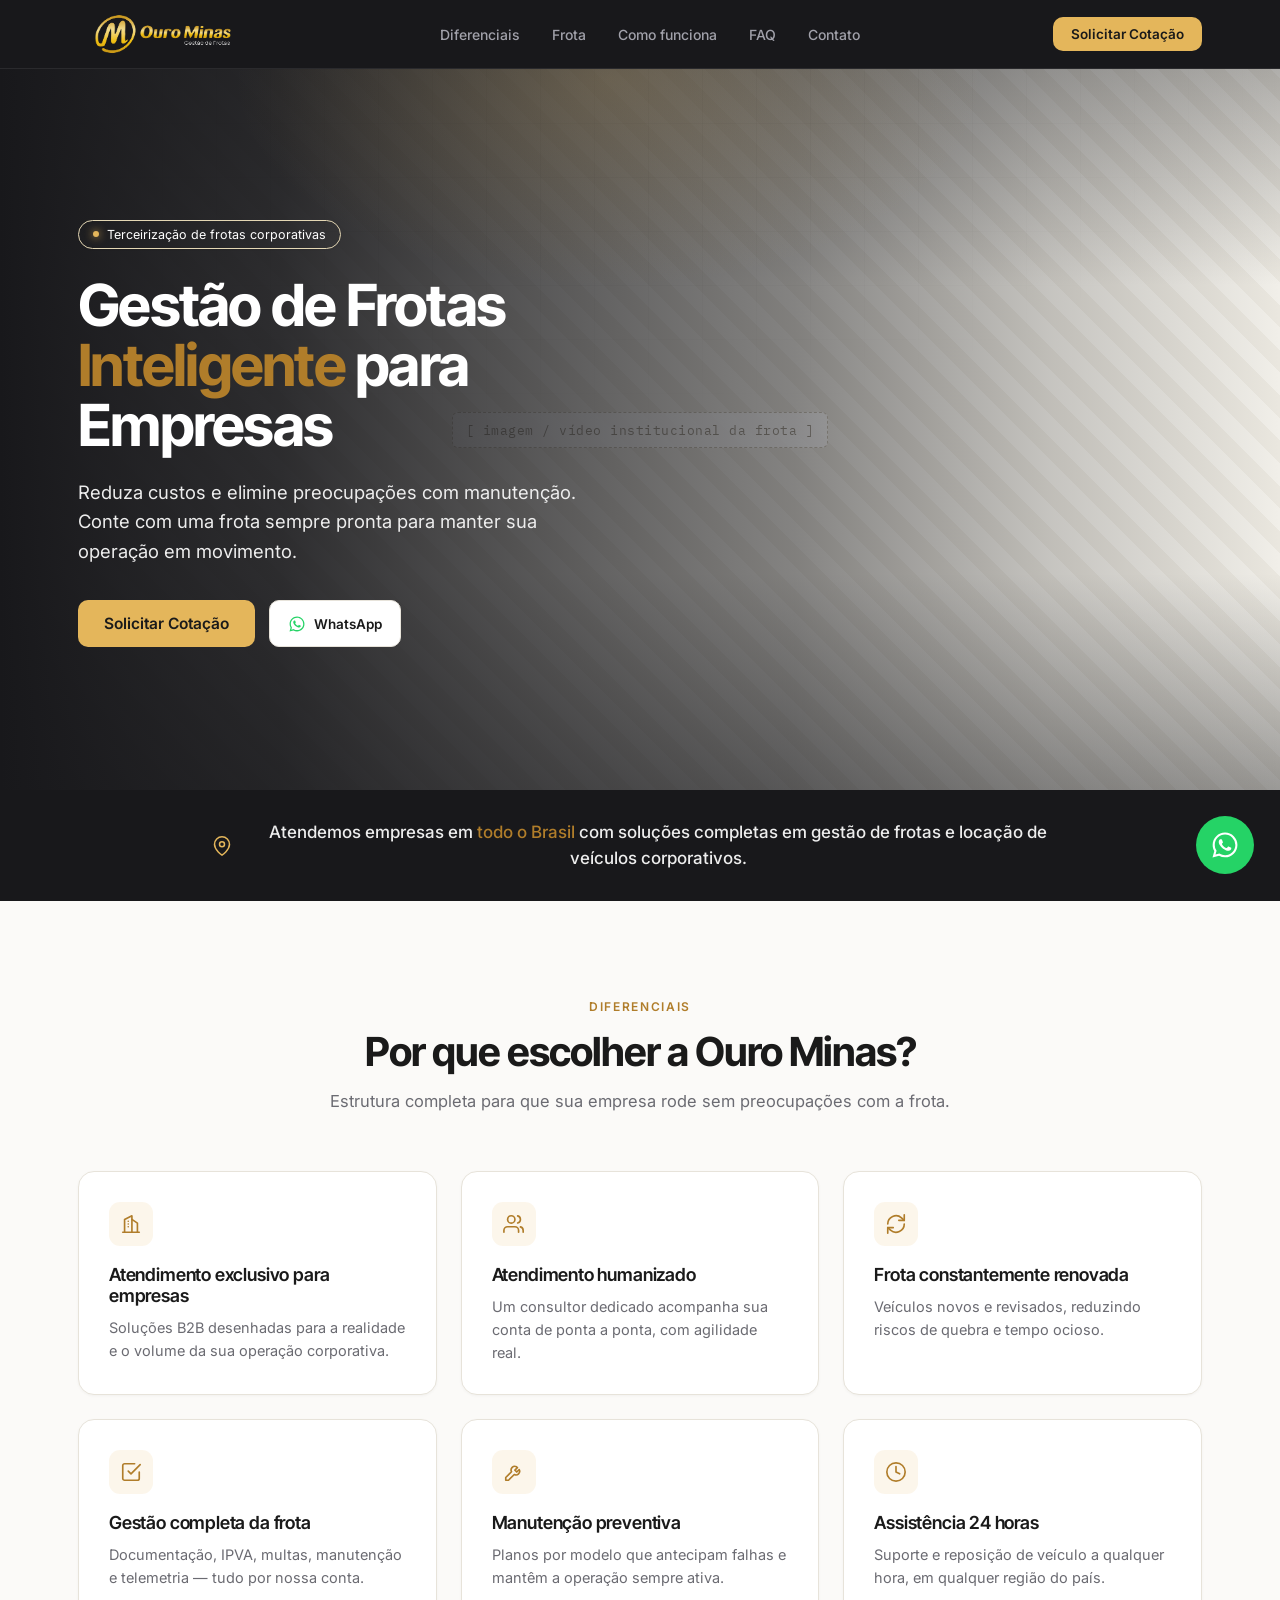
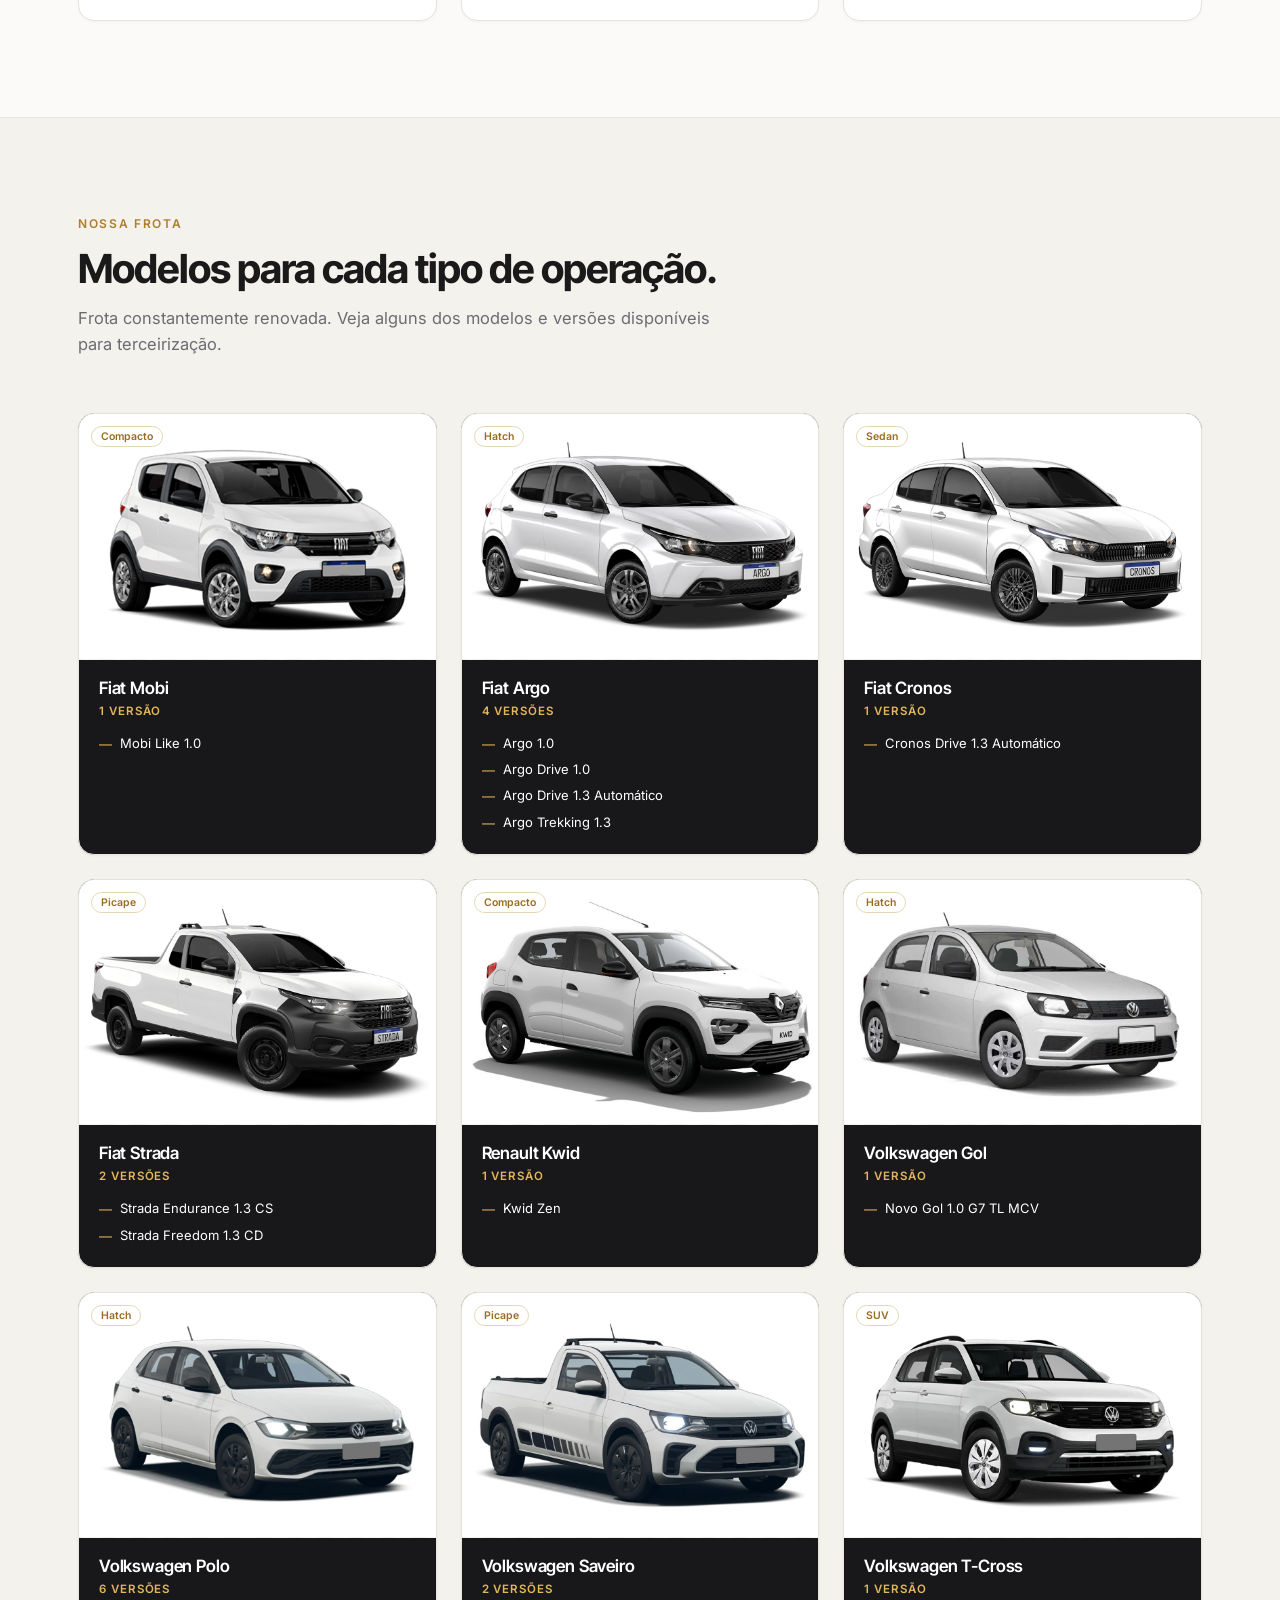
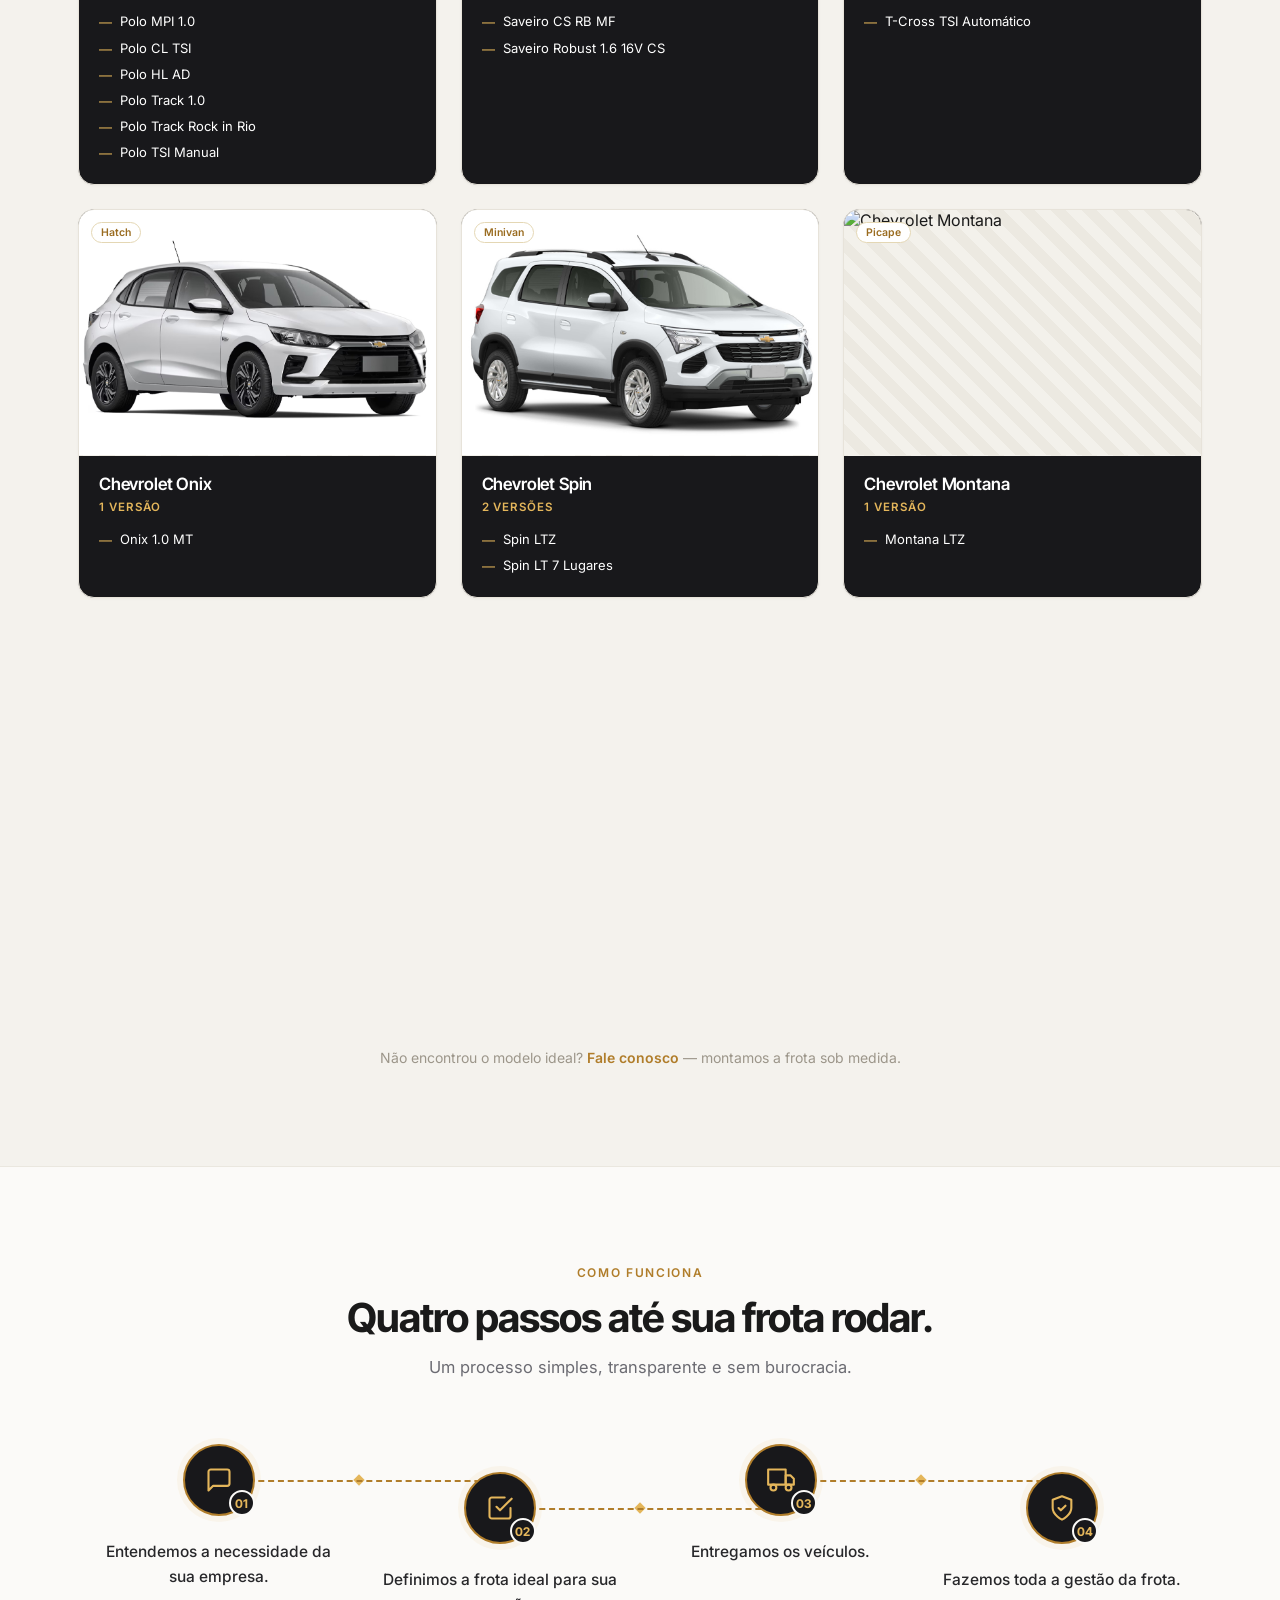
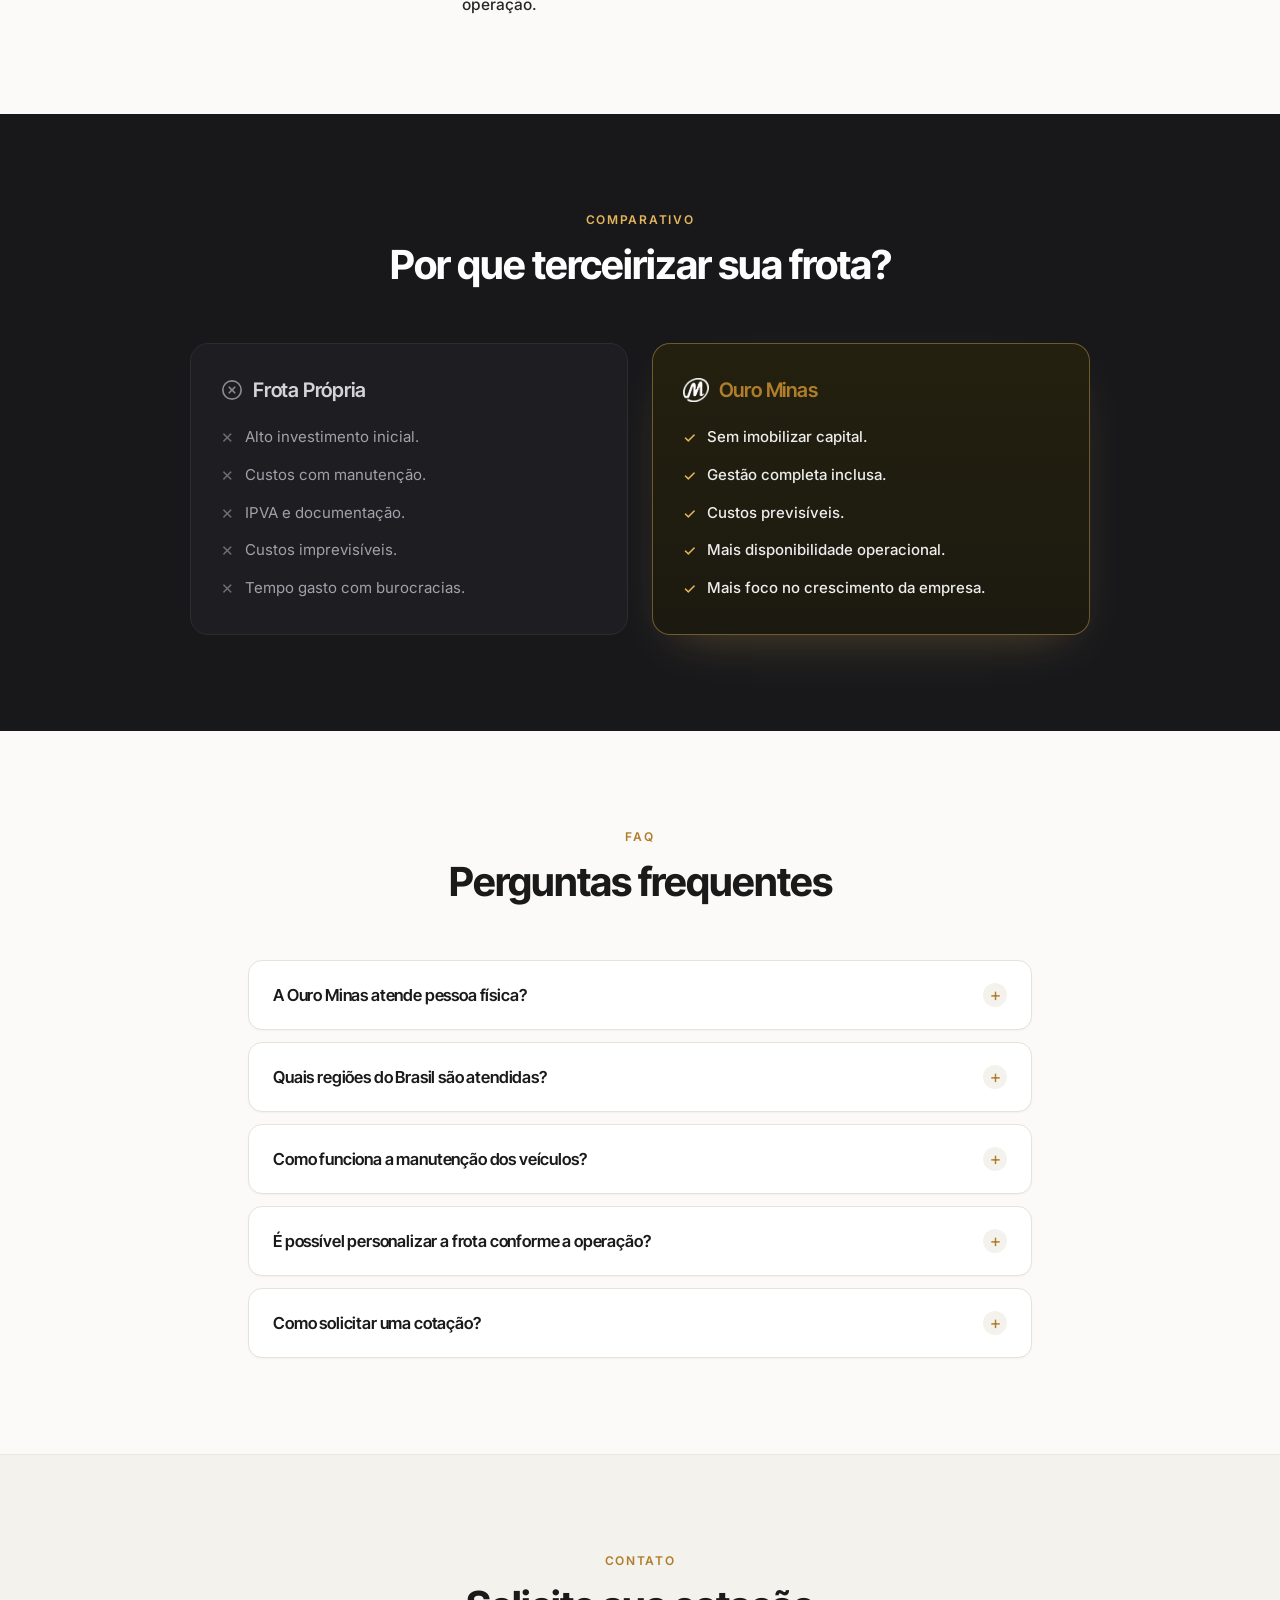
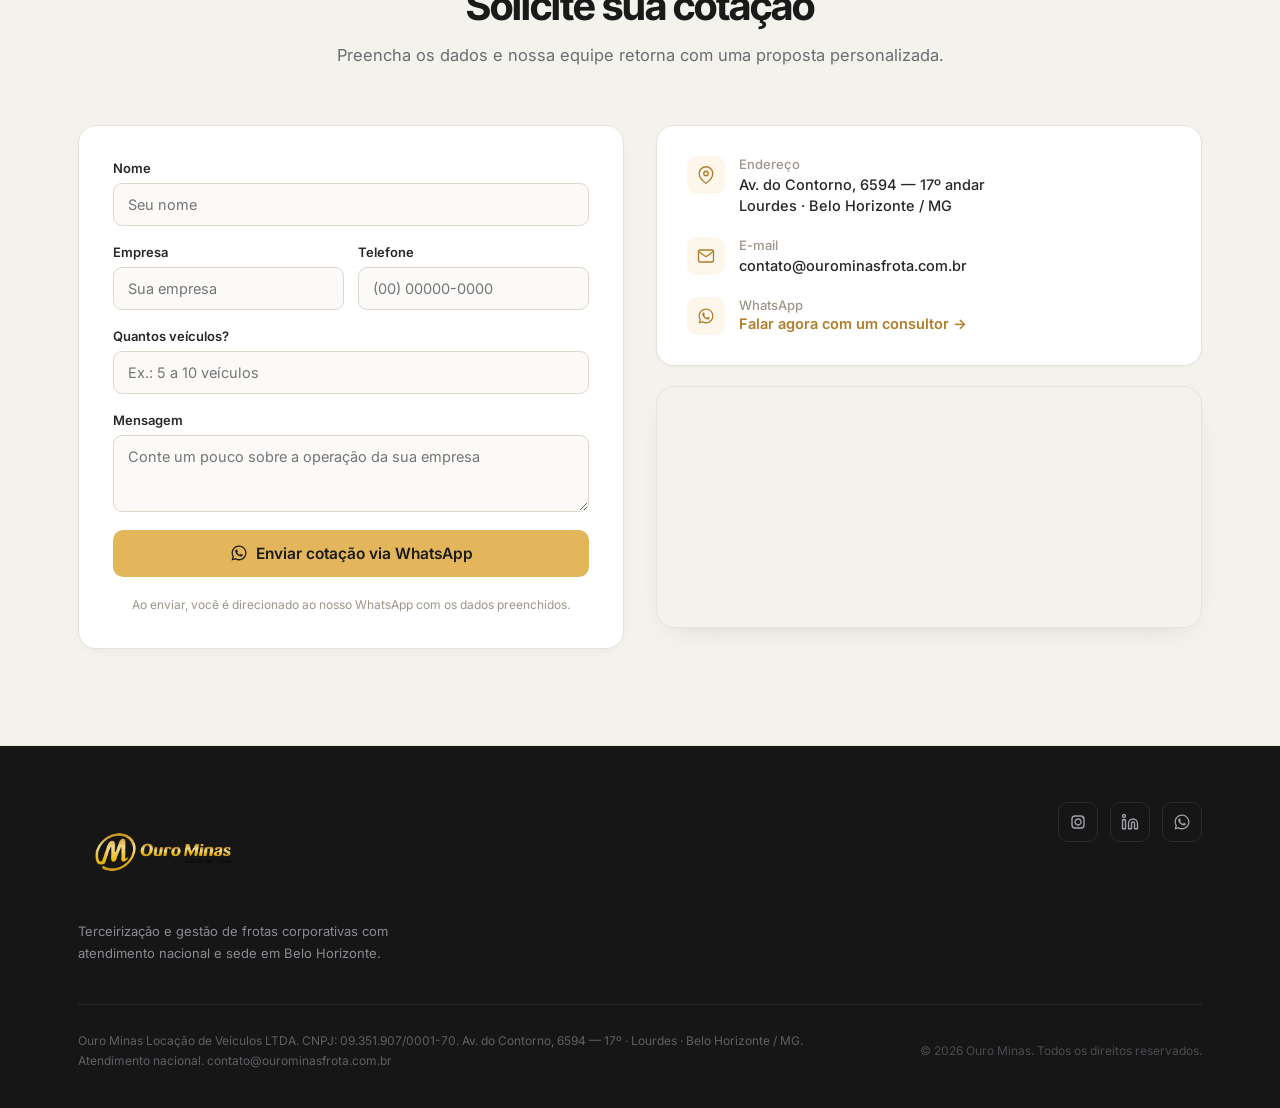
==== index.html @ 1a6c308f "Add files via upload" ====
<!DOCTYPE html>
<html lang="pt-BR">

<head>
  <meta charset="UTF-8">
  <meta name="viewport" content="width=device-width, initial-scale=1.0">
  <meta name="description"
    content="Terceirização e gestão de frotas corporativas. Reduza custos e mantenha sua operação sempre ativa.">
  <title>Ouro Minas — Gestão de Frotas Corporativas</title>
  <link rel="preconnect" href="https://fonts.googleapis.com">
  <link rel="preconnect" href="https://fonts.gstatic.com" crossorigin>
  <link
    href="https://fonts.googleapis.com/css2?family=Inter+Tight:wght@400;500;600;700&family=Inter:wght@400;500;600&family=IBM+Plex+Mono:wght@400;500&display=swap"
    rel="stylesheet">
  <link rel="stylesheet" href="style.css">
</head>

<body>

  <!-- NAV -->
  <header class="nav-header" id="top">
    <nav class="nav-inner">
      <a href="#hero" class="nav-logo">
        <img src="assets/logo-ouro-minas.png" alt="Ouro Minas">
      </a>
      <button class="nav-toggle" id="navToggle" aria-label="Abrir menu">
        <span></span><span></span><span></span>
      </button>
      <div class="nav-links" id="navLinks">
        <a href="#diferenciais">Diferenciais</a>
        <a href="#frota">Frota</a>
        <a href="#como-funciona">Como funciona</a>
        <a href="#faq">FAQ</a>
        <a href="#contato">Contato</a>
      </div>
      <a href="https://wa.me/5531000000000?text=Ol%C3%A1%21+Vim+do+site+e+gostaria+de+solicitar+uma+cota%C3%A7%C3%A3o+de+frota+corporativa+para+minha+empresa."
        target="_blank" rel="noopener" class="btn btn-gold nav-cta">Solicitar Cotação</a>
    </nav>
  </header>

  <div id="hero">
    <div class="hero-with-strip">
      <!-- HERO -->
      <section class="hero">
        <div class="hero-img-box">
          <img src="assets/Hero Horizontal.JPG" alt="Frota Ouro Minas" class="hero-img"
            onerror="this.style.display='none';this.nextElementSibling.style.display='flex'">
          <div class="hero-placeholder"><span>[ imagem / vídeo institucional da frota ]</span></div>
        </div>
        <div class="hero-grid-bg"></div>
        <div class="hero-scrim"></div>
        <div class="hero-glow"></div>
        <div class="hero-inner">
          <div class="hero-content">
            <div class="badge">
              <span class="badge-dot"></span>
              Terceirização de frotas corporativas
            </div>
            <h1>Gestão de Frotas <span class="text-gold">Inteligente</span> para Empresas</h1>
            <p class="hero-sub">Reduza custos e elimine preocupações com manutenção. Conte com uma frota sempre pronta
              para manter sua operação em movimento.</p>
            <div class="hero-actions">
              <a href="#contato" class="btn btn-gold btn-lg">Solicitar Cotação</a>
              <a href="https://wa.me/5531000000000?text=Ol%C3%A1%21+Vim+do+site+e+gostaria+de+solicitar+uma+cota%C3%A7%C3%A3o."
                target="_blank" rel="noopener" class="btn btn-outline btn-lg">
                <svg viewBox="0 0 24 24" fill="currentColor" class="icon-wa">
                  <path
                    d="M19.05 4.91A9.82 9.82 0 0 0 12.04 2C6.58 2 2.13 6.45 2.13 11.91c0 1.75.46 3.45 1.32 4.95L2 22l5.25-1.38a9.9 9.9 0 0 0 4.78 1.22h.01c5.46 0 9.91-4.45 9.91-9.91 0-2.65-1.03-5.14-2.9-7.02zM12.04 20.15h-.01a8.2 8.2 0 0 1-4.18-1.15l-.3-.18-3.12.82.83-3.04-.2-.31a8.18 8.18 0 0 1-1.26-4.38c0-4.54 3.7-8.23 8.24-8.23 2.2 0 4.27.86 5.82 2.42a8.18 8.18 0 0 1 2.41 5.82c0 4.54-3.69 8.23-8.23 8.23zm4.52-6.16c-.25-.12-1.47-.72-1.69-.81-.23-.08-.39-.12-.56.13-.16.25-.64.81-.79.97-.14.17-.29.19-.54.06-.25-.12-1.05-.39-1.99-1.23-.74-.66-1.23-1.47-1.38-1.72-.14-.25-.02-.38.11-.51.11-.11.25-.29.37-.43.13-.14.17-.25.25-.41.08-.17.04-.31-.02-.43-.06-.12-.56-1.34-.76-1.84-.2-.48-.41-.42-.56-.43-.14-.01-.31-.01-.48-.01-.17 0-.43.06-.66.31-.23.25-.86.85-.86 2.07 0 1.22.89 2.4 1.01 2.56.12.17 1.75 2.67 4.23 3.74.59.26 1.05.41 1.41.52.59.19 1.13.16 1.56.1.48-.07 1.47-.6 1.67-1.18.21-.58.21-1.07.14-1.18-.06-.1-.22-.16-.47-.28z" />
                </svg>
                WhatsApp
              </a>
            </div>
          </div>
        </div>
      </section>

      <!-- FAIXA INSTITUCIONAL -->
      <section class="strip-dark">
        <div class="strip-inner">
          <svg viewBox="0 0 24 24" fill="none" stroke="currentColor" stroke-width="1.8" stroke-linecap="round"
            stroke-linejoin="round" class="strip-icon">
            <path d="M21 10c0 7-9 13-9 13s-9-6-9-13a9 9 0 0 1 18 0z" />
            <path d="M12 13a3 3 0 1 0 0-6 3 3 0 0 0 0 6z" />
          </svg>
          <p>Atendemos empresas em <span class="text-gold">todo o Brasil</span> com soluções completas em gestão de
            frotas
            e locação de veículos corporativos.</p>
        </div>
      </section>
    </div><!-- /.hero-with-strip -->
  </div>

  <!-- DIFERENCIAIS -->
  <section id="diferenciais" class="section-container">
    <div class="section-header center reveal">
      <p class="eyebrow">Diferenciais</p>
      <h2>Por que escolher a Ouro Minas?</h2>
      <p class="section-sub">Estrutura completa para que sua empresa rode sem preocupações com a frota.</p>
    </div>
    <div class="grid-3 diferenciais-grid">

      <div class="card card-hover reveal">
        <div class="card-icon">
          <svg viewBox="0 0 24 24" fill="none" stroke="currentColor" stroke-width="1.8" stroke-linecap="round"
            stroke-linejoin="round">
            <path d="M3 21h18" />
            <path d="M5 21V7l8-4v18" />
            <path d="M19 21V11l-6-4" />
            <path d="M9 9v.01" />
            <path d="M9 12v.01" />
            <path d="M9 15v.01" />
          </svg>
        </div>
        <h3>Atendimento exclusivo para empresas</h3>
        <p>Soluções B2B desenhadas para a realidade e o volume da sua operação corporativa.</p>
      </div>

      <div class="card card-hover reveal">
        <div class="card-icon">
          <svg viewBox="0 0 24 24" fill="none" stroke="currentColor" stroke-width="1.8" stroke-linecap="round"
            stroke-linejoin="round">
            <path d="M17 21v-2a4 4 0 0 0-4-4H5a4 4 0 0 0-4 4v2" />
            <path d="M9 11a4 4 0 1 0 0-8 4 4 0 0 0 0 8z" />
            <path d="M22 21v-2a4 4 0 0 0-3-3.87" />
            <path d="M16 3.13a4 4 0 0 1 0 7.75" />
          </svg>
        </div>
        <h3>Atendimento humanizado</h3>
        <p>Um consultor dedicado acompanha sua conta de ponta a ponta, com agilidade real.</p>
      </div>

      <div class="card card-hover reveal">
        <div class="card-icon">
          <svg viewBox="0 0 24 24" fill="none" stroke="currentColor" stroke-width="1.8" stroke-linecap="round"
            stroke-linejoin="round">
            <path d="M21 2v6h-6" />
            <path d="M3 12a9 9 0 0 1 15-6.7L21 8" />
            <path d="M3 22v-6h6" />
            <path d="M21 12a9 9 0 0 1-15 6.7L3 16" />
          </svg>
        </div>
        <h3>Frota constantemente renovada</h3>
        <p>Veículos novos e revisados, reduzindo riscos de quebra e tempo ocioso.</p>
      </div>

      <div class="card card-hover reveal">
        <div class="card-icon">
          <svg viewBox="0 0 24 24" fill="none" stroke="currentColor" stroke-width="1.8" stroke-linecap="round"
            stroke-linejoin="round">
            <path d="M9 11l3 3L22 4" />
            <path d="M21 12v7a2 2 0 0 1-2 2H5a2 2 0 0 1-2-2V5a2 2 0 0 1 2-2h11" />
          </svg>
        </div>
        <h3>Gestão completa da frota</h3>
        <p>Documentação, IPVA, multas, manutenção e telemetria — tudo por nossa conta.</p>
      </div>

      <div class="card card-hover reveal">
        <div class="card-icon">
          <svg viewBox="0 0 24 24" fill="none" stroke="currentColor" stroke-width="1.8" stroke-linecap="round"
            stroke-linejoin="round">
            <path d="M14.7 6.3a4 4 0 0 0-5.4 5.4L3 18v3h3l6.3-6.3a4 4 0 0 0 5.4-5.4l-2.7 2.7-2-2 2.7-2.7z" />
          </svg>
        </div>
        <h3>Manutenção preventiva</h3>
        <p>Planos por modelo que antecipam falhas e mantêm a operação sempre ativa.</p>
      </div>

      <div class="card card-hover reveal">
        <div class="card-icon">
          <svg viewBox="0 0 24 24" fill="none" stroke="currentColor" stroke-width="1.8" stroke-linecap="round"
            stroke-linejoin="round">
            <path d="M12 22a10 10 0 1 0 0-20 10 10 0 0 0 0 20z" />
            <path d="M12 6v6l4 2" />
          </svg>
        </div>
        <h3>Assistência 24 horas</h3>
        <p>Suporte e reposição de veículo a qualquer hora, em qualquer região do país.</p>
      </div>

    </div>
  </section>

  <!-- NOSSA FROTA -->
  <section id="frota" class="section-bg-light">
    <div class="section-container">
      <div class="section-header reveal">
        <p class="eyebrow">Nossa frota</p>
        <h2>Modelos para cada tipo de operação.</h2>
        <p class="section-sub">Frota constantemente renovada. Veja alguns dos modelos e versões disponíveis para
          terceirização.</p>
      </div>
      <div class="grid-3 fleet-grid" id="fleetGrid"></div>
      <p class="fleet-note">Não encontrou o modelo ideal? <a
          href="https://wa.me/5531000000000?text=Ol%C3%A1%21+Gostaria+de+mais+informa%C3%A7%C3%B5es+sobre+a+frota."
          target="_blank" rel="noopener">Fale conosco</a> — montamos a frota sob medida.</p>
    </div>
  </section>

  <!-- COMO FUNCIONA -->
  <section id="como-funciona" class="section-container">
    <div class="section-header center reveal">
      <p class="eyebrow">Como funciona</p>
      <h2>Quatro passos até sua frota rodar.</h2>
      <p class="section-sub">Um processo simples, transparente e sem burocracia.</p>
    </div>
    <div class="timeline">

      <!-- Passo 01: entender → ícone de conversa/escuta -->
      <div class="tl-step reveal">
        <div class="tl-icon-box">
          <svg viewBox="0 0 24 24" fill="none" stroke="currentColor" stroke-width="1.8" stroke-linecap="round"
            stroke-linejoin="round">
            <path d="M21 15a2 2 0 0 1-2 2H7l-4 4V5a2 2 0 0 1 2-2h14a2 2 0 0 1 2 2z" />
          </svg>
          <span class="step-num">01</span>
        </div>
        <div class="tl-step-body">
          <p>Entendemos a necessidade da sua empresa.</p>
        </div>
      </div>

      <!-- Passo 02: definir frota → ícone de prancheta/planejamento -->
      <div class="tl-step reveal">
        <div class="tl-icon-box">
          <svg viewBox="0 0 24 24" fill="none" stroke="currentColor" stroke-width="1.8" stroke-linecap="round"
            stroke-linejoin="round">
            <path d="M9 11l3 3L22 4" />
            <path d="M21 12v7a2 2 0 0 1-2 2H5a2 2 0 0 1-2-2V5a2 2 0 0 1 2-2h11" />
          </svg>
          <span class="step-num">02</span>
        </div>
        <div class="tl-step-body">
          <p>Definimos a frota ideal para sua operação.</p>
        </div>
      </div>

      <!-- Passo 03: entrega → ícone de caminhão/entrega -->
      <div class="tl-step reveal">
        <div class="tl-icon-box">
          <svg viewBox="0 0 24 24" fill="none" stroke="currentColor" stroke-width="1.8" stroke-linecap="round"
            stroke-linejoin="round">
            <rect x="1" y="3" width="15" height="13" />
            <path d="M16 8h4l3 3v5h-7V8z" />
            <circle cx="5.5" cy="18.5" r="2.5" />
            <circle cx="18.5" cy="18.5" r="2.5" />
          </svg>
          <span class="step-num">03</span>
        </div>
        <div class="tl-step-body">
          <p>Entregamos os veículos.</p>
        </div>
      </div>

      <!-- Passo 04: gestão → ícone de escudo/proteção total -->
      <div class="tl-step reveal">
        <div class="tl-icon-box">
          <svg viewBox="0 0 24 24" fill="none" stroke="currentColor" stroke-width="1.8" stroke-linecap="round"
            stroke-linejoin="round">
            <path d="M12 22s8-4 8-10V5l-8-3-8 3v7c0 6 8 10 8 10z" />
            <path d="M9 12l2 2 4-4" />
          </svg>
          <span class="step-num">04</span>
        </div>
        <div class="tl-step-body">
          <p>Fazemos toda a gestão da frota.</p>
        </div>
      </div>

    </div>
  </section>

  <!-- COMPARATIVO -->
  <section class="section-dark">
    <div class="section-container">
      <div class="section-header center reveal">
        <p class="eyebrow eyebrow-gold">Comparativo</p>
        <h2 class="text-white">Por que terceirizar sua frota?</h2>
      </div>
      <div class="compare-grid">
        <div class="compare-card compare-bad reveal">
          <div class="compare-title">
            <svg viewBox="0 0 24 24" fill="none" stroke="currentColor" stroke-width="1.8" stroke-linecap="round"
              stroke-linejoin="round" class="compare-icon-x">
              <path d="M12 22a10 10 0 1 0 0-20 10 10 0 0 0 0 20z" />
              <path d="M15 9l-6 6" />
              <path d="M9 9l6 6" />
            </svg>
            <h3>Frota Própria</h3>
          </div>
          <ul>
            <li><span class="icon-x">✕</span> Alto investimento inicial.</li>
            <li><span class="icon-x">✕</span> Custos com manutenção.</li>
            <li><span class="icon-x">✕</span> IPVA e documentação.</li>
            <li><span class="icon-x">✕</span> Custos imprevisíveis.</li>
            <li><span class="icon-x">✕</span> Tempo gasto com burocracias.</li>
          </ul>
        </div>
        <div class="compare-card compare-good reveal">
          <div class="compare-title">
            <img src="assets/icone.png" alt="" class="compare-logo">
            <h3 class="text-gold">Ouro Minas</h3>
          </div>
          <ul>
            <li><span class="icon-check">✓</span> Sem imobilizar capital.</li>
            <li><span class="icon-check">✓</span> Gestão completa inclusa.</li>
            <li><span class="icon-check">✓</span> Custos previsíveis.</li>
            <li><span class="icon-check">✓</span> Mais disponibilidade operacional.</li>
            <li><span class="icon-check">✓</span> Mais foco no crescimento da empresa.</li>
          </ul>
        </div>
      </div>
    </div>
  </section>

  <!-- FAQ -->
  <section id="faq" class="section-container faq-section">
    <div class="section-header center reveal">
      <p class="eyebrow">FAQ</p>
      <h2>Perguntas frequentes</h2>
    </div>
    <div class="faq-list" id="faqList"></div>
  </section>

  <!-- CONTATO -->
  <section id="contato" class="section-bg-light">
    <div class="section-container">
      <div class="section-header center reveal">
        <p class="eyebrow">Contato</p>
        <h2>Solicite sua cotação</h2>
        <p class="section-sub">Preencha os dados e nossa equipe retorna com uma proposta personalizada.</p>
      </div>
      <div class="contact-grid">
        <!-- FORM -->
        <div class="contact-form-card reveal">
          <div class="form-group">
            <label for="fname">Nome</label>
            <input type="text" id="fname" placeholder="Seu nome">
          </div>
          <div class="form-row">
            <div class="form-group">
              <label for="fcompany">Empresa</label>
              <input type="text" id="fcompany" placeholder="Sua empresa">
            </div>
            <div class="form-group">
              <label for="fphone">Telefone</label>
              <input type="tel" id="fphone" placeholder="(00) 00000-0000">
            </div>
          </div>
          <div class="form-group">
            <label for="fqty">Quantos veículos?</label>
            <input type="text" id="fqty" placeholder="Ex.: 5 a 10 veículos">
          </div>
          <div class="form-group">
            <label for="fmsg">Mensagem</label>
            <textarea id="fmsg" rows="3" placeholder="Conte um pouco sobre a operação da sua empresa"></textarea>
          </div>
          <button class="btn btn-gold btn-lg btn-full" id="submitBtn">
            <svg viewBox="0 0 24 24" fill="currentColor" class="icon-wa-sm">
              <path
                d="M19.05 4.91A9.82 9.82 0 0 0 12.04 2C6.58 2 2.13 6.45 2.13 11.91c0 1.75.46 3.45 1.32 4.95L2 22l5.25-1.38a9.9 9.9 0 0 0 4.78 1.22h.01c5.46 0 9.91-4.45 9.91-9.91 0-2.65-1.03-5.14-2.9-7.02zM12.04 20.15h-.01a8.2 8.2 0 0 1-4.18-1.15l-.3-.18-3.12.82.83-3.04-.2-.31a8.18 8.18 0 0 1-1.26-4.38c0-4.54 3.7-8.23 8.24-8.23 2.2 0 4.27.86 5.82 2.42a8.18 8.18 0 0 1 2.41 5.82c0 4.54-3.69 8.23-8.23 8.23zm4.52-6.16c-.25-.12-1.47-.72-1.69-.81-.23-.08-.39-.12-.56.13-.16.25-.64.81-.79.97-.14.17-.29.19-.54.06-.25-.12-1.05-.39-1.99-1.23-.74-.66-1.23-1.47-1.38-1.72-.14-.25-.02-.38.11-.51.11-.11.25-.29.37-.43.13-.14.17-.25.25-.41.08-.17.04-.31-.02-.43-.06-.12-.56-1.34-.76-1.84-.2-.48-.41-.42-.56-.43-.14-.01-.31-.01-.48-.01-.17 0-.43.06-.66.31-.23.25-.86.85-.86 2.07 0 1.22.89 2.4 1.01 2.56.12.17 1.75 2.67 4.23 3.74.59.26 1.05.41 1.41.52.59.19 1.13.16 1.56.1.48-.07 1.47-.6 1.67-1.18.21-.58.21-1.07.14-1.18-.06-.1-.22-.16-.47-.28z" />
            </svg>
            Enviar cotação via WhatsApp
          </button>
          <p class="form-note">Ao enviar, você é direcionado ao nosso WhatsApp com os dados preenchidos.</p>
        </div>

        <!-- INFO -->
        <div class="contact-info reveal">
          <div class="info-card">
            <div class="info-row">
              <div class="info-icon">
                <svg viewBox="0 0 24 24" fill="none" stroke="currentColor" stroke-width="1.8" stroke-linecap="round"
                  stroke-linejoin="round">
                  <path d="M21 10c0 7-9 13-9 13s-9-6-9-13a9 9 0 0 1 18 0z" />
                  <path d="M12 13a3 3 0 1 0 0-6 3 3 0 0 0 0 6z" />
                </svg>
              </div>
              <div>
                <div class="info-label">Endereço</div>
                <div class="info-value">Av. do Contorno, 6594 — 17º andar<br>Lourdes · Belo Horizonte / MG</div>
              </div>
            </div>
            <div class="info-row">
              <div class="info-icon">
                <svg viewBox="0 0 24 24" fill="none" stroke="currentColor" stroke-width="1.8" stroke-linecap="round"
                  stroke-linejoin="round">
                  <path d="M4 4h16a2 2 0 0 1 2 2v12a2 2 0 0 1-2 2H4a2 2 0 0 1-2-2V6a2 2 0 0 1 2-2z" />
                  <path d="M22 6l-10 7L2 6" />
                </svg>
              </div>
              <div>
                <div class="info-label">E-mail</div>
                <div class="info-value">contato@ourominasfrota.com.br</div>
              </div>
            </div>
            <div class="info-row">
              <div class="info-icon">
                <svg viewBox="0 0 24 24" fill="currentColor">
                  <path
                    d="M19.05 4.91A9.82 9.82 0 0 0 12.04 2C6.58 2 2.13 6.45 2.13 11.91c0 1.75.46 3.45 1.32 4.95L2 22l5.25-1.38a9.9 9.9 0 0 0 4.78 1.22h.01c5.46 0 9.91-4.45 9.91-9.91 0-2.65-1.03-5.14-2.9-7.02zM12.04 20.15h-.01a8.2 8.2 0 0 1-4.18-1.15l-.3-.18-3.12.82.83-3.04-.2-.31a8.18 8.18 0 0 1-1.26-4.38c0-4.54 3.7-8.23 8.24-8.23 2.2 0 4.27.86 5.82 2.42a8.18 8.18 0 0 1 2.41 5.82c0 4.54-3.69 8.23-8.23 8.23zm4.52-6.16c-.25-.12-1.47-.72-1.69-.81-.23-.08-.39-.12-.56.13-.16.25-.64.81-.79.97-.14.17-.29.19-.54.06-.25-.12-1.05-.39-1.99-1.23-.74-.66-1.23-1.47-1.38-1.72-.14-.25-.02-.38.11-.51.11-.11.25-.29.37-.43.13-.14.17-.25.25-.41.08-.17.04-.31-.02-.43-.06-.12-.56-1.34-.76-1.84-.2-.48-.41-.42-.56-.43-.14-.01-.31-.01-.48-.01-.17 0-.43.06-.66.31-.23.25-.86.85-.86 2.07 0 1.22.89 2.4 1.01 2.56.12.17 1.75 2.67 4.23 3.74.59.26 1.05.41 1.41.52.59.19 1.13.16 1.56.1.48-.07 1.47-.6 1.67-1.18.21-.58.21-1.07.14-1.18-.06-.1-.22-.16-.47-.28z" />
                </svg>
              </div>
              <div>
                <div class="info-label">WhatsApp</div>
                <a href="https://wa.me/5531000000000?text=Ol%C3%A1%21+Vim+do+site+e+gostaria+de+falar+com+um+consultor."
                  target="_blank" rel="noopener" class="info-link">Falar agora com um consultor →</a>
              </div>
            </div>
          </div>
          <div class="map-wrap">
            <iframe title="Mapa Ouro Minas"
              src="https://www.google.com/maps?q=Av.+do+Contorno,+6594+-+Lourdes,+Belo+Horizonte+-+MG&output=embed"
              loading="lazy" referrerpolicy="no-referrer-when-downgrade">
            </iframe>
          </div>
        </div>
      </div>
    </div>
  </section>

  <!-- FOOTER -->
  <footer class="footer">
    <div class="footer-inner">
      <div class="footer-top">
        <div class="footer-brand">
          <img src="assets/logo-ouro-minas-tagline.png" alt="Ouro Minas — Gestão de Frotas">
          <p>Terceirização e gestão de frotas corporativas com atendimento nacional e sede em Belo Horizonte.</p>
        </div>
        <div class="footer-social">
          <a href="#" aria-label="Instagram" class="social-btn">
            <svg viewBox="0 0 24 24" fill="none" stroke="currentColor" stroke-width="1.8" stroke-linecap="round"
              stroke-linejoin="round">
              <path d="M16 4H8a4 4 0 0 0-4 4v8a4 4 0 0 0 4 4h8a4 4 0 0 0 4-4V8a4 4 0 0 0-4-4z" />
              <path d="M16 11.37A4 4 0 1 1 12.63 8 4 4 0 0 1 16 11.37z" />
              <path d="M17.5 6.5v.01" />
            </svg>
          </a>
          <a href="#" aria-label="LinkedIn" class="social-btn">
            <svg viewBox="0 0 24 24" fill="none" stroke="currentColor" stroke-width="1.8" stroke-linecap="round"
              stroke-linejoin="round">
              <path d="M16 8a6 6 0 0 1 6 6v7h-4v-7a2 2 0 0 0-4 0v7h-4v-7a6 6 0 0 1 6-6z" />
              <path d="M6 9H2v12h4z" />
              <path d="M4 6a2 2 0 1 0 0-4 2 2 0 0 0 0 4z" />
            </svg>
          </a>
          <a href="https://wa.me/5531000000000" target="_blank" rel="noopener" aria-label="WhatsApp"
            class="social-btn social-wa">
            <svg viewBox="0 0 24 24" fill="currentColor">
              <path
                d="M19.05 4.91A9.82 9.82 0 0 0 12.04 2C6.58 2 2.13 6.45 2.13 11.91c0 1.75.46 3.45 1.32 4.95L2 22l5.25-1.38a9.9 9.9 0 0 0 4.78 1.22h.01c5.46 0 9.91-4.45 9.91-9.91 0-2.65-1.03-5.14-2.9-7.02zM12.04 20.15h-.01a8.2 8.2 0 0 1-4.18-1.15l-.3-.18-3.12.82.83-3.04-.2-.31a8.18 8.18 0 0 1-1.26-4.38c0-4.54 3.7-8.23 8.24-8.23 2.2 0 4.27.86 5.82 2.42a8.18 8.18 0 0 1 2.41 5.82c0 4.54-3.69 8.23-8.23 8.23zm4.52-6.16c-.25-.12-1.47-.72-1.69-.81-.23-.08-.39-.12-.56.13-.16.25-.64.81-.79.97-.14.17-.29.19-.54.06-.25-.12-1.05-.39-1.99-1.23-.74-.66-1.23-1.47-1.38-1.72-.14-.25-.02-.38.11-.51.11-.11.25-.29.37-.43.13-.14.17-.25.25-.41.08-.17.04-.31-.02-.43-.06-.12-.56-1.34-.76-1.84-.2-.48-.41-.42-.56-.43-.14-.01-.31-.01-.48-.01-.17 0-.43.06-.66.31-.23.25-.86.85-.86 2.07 0 1.22.89 2.4 1.01 2.56.12.17 1.75 2.67 4.23 3.74.59.26 1.05.41 1.41.52.59.19 1.13.16 1.56.1.48-.07 1.47-.6 1.67-1.18.21-.58.21-1.07.14-1.18-.06-.1-.22-.16-.47-.28z" />
            </svg>
          </a>
        </div>
      </div>
      <div class="footer-bottom">
        <p>Ouro Minas Locação de Veículos LTDA. CNPJ: 09.351.907/0001-70. Av. do Contorno, 6594 — 17º · Lourdes · Belo
          Horizonte / MG. Atendimento nacional. contato@ourominasfrota.com.br</p>
        <p>© 2026 Ouro Minas. Todos os direitos reservados.</p>
      </div>
    </div>
  </footer>

  <!-- BOTÃO FLUTUANTE WHATSAPP -->
  <a href="https://wa.me/5531000000000?text=Ol%C3%A1%21+Vim+do+site+e+gostaria+de+solicitar+uma+cota%C3%A7%C3%A3o."
    target="_blank" rel="noopener" aria-label="Falar no WhatsApp" class="fab-wa">
    <svg viewBox="0 0 24 24" fill="currentColor">
      <path
        d="M19.05 4.91A9.82 9.82 0 0 0 12.04 2C6.58 2 2.13 6.45 2.13 11.91c0 1.75.46 3.45 1.32 4.95L2 22l5.25-1.38a9.9 9.9 0 0 0 4.78 1.22h.01c5.46 0 9.91-4.45 9.91-9.91 0-2.65-1.03-5.14-2.9-7.02zM12.04 20.15h-.01a8.2 8.2 0 0 1-4.18-1.15l-.3-.18-3.12.82.83-3.04-.2-.31a8.18 8.18 0 0 1-1.26-4.38c0-4.54 3.7-8.23 8.24-8.23 2.2 0 4.27.86 5.82 2.42a8.18 8.18 0 0 1 2.41 5.82c0 4.54-3.69 8.23-8.23 8.23zm4.52-6.16c-.25-.12-1.47-.72-1.69-.81-.23-.08-.39-.12-.56.13-.16.25-.64.81-.79.97-.14.17-.29.19-.54.06-.25-.12-1.05-.39-1.99-1.23-.74-.66-1.23-1.47-1.38-1.72-.14-.25-.02-.38.11-.51.11-.11.25-.29.37-.43.13-.14.17-.25.25-.41.08-.17.04-.31-.02-.43-.06-.12-.56-1.34-.76-1.84-.2-.48-.41-.42-.56-.43-.14-.01-.31-.01-.48-.01-.17 0-.43.06-.66.31-.23.25-.86.85-.86 2.07 0 1.22.89 2.4 1.01 2.56.12.17 1.75 2.67 4.23 3.74.59.26 1.05.41 1.41.52.59.19 1.13.16 1.56.1.48-.07 1.47-.6 1.67-1.18.21-.58.21-1.07.14-1.18-.06-.1-.22-.16-.47-.28z" />
    </svg>
  </a>

  <script src="script.js"></script>
</body>

</html>
---- style.css ----
*,
*::before,
*::after {
  box-sizing: border-box;
}

html {
  scroll-behavior: smooth;
}

body {
  margin: 0;
  background: #FBFAF8;
  color: #1A1A1A;
  font-family: 'Inter', sans-serif;
  -webkit-font-smoothing: antialiased;
  overflow-x: hidden;
}

::selection {
  background: #E4B65B;
  color: #1A1A1A;
}

/* ── TOKENS ── */
:root {
  --gold: #E4B65B;
  --gold-dark: #B07D2A;
  --gold-hover: #eec272;
  --dark: #18181B;
  --text-muted: #6B6B72;
  --border: #E7E3DA;
  --bg-light: #F4F2ED;
  --radius-card: 16px;
  --max-w: 1180px;
  --px: 28px;
}

/* ── TYPOGRAPHY ── */
h1,
h2,
h3 {
  font-family: 'Inter Tight', sans-serif;
  margin: 0;
}

h1 {
  font-size: clamp(36px, 5vw, 58px);
  font-weight: 700;
  line-height: 1.04;
  letter-spacing: -0.03em;
}

h2 {
  font-size: clamp(28px, 3.5vw, 40px);
  font-weight: 700;
  line-height: 1.1;
  letter-spacing: -0.025em;
}

h3 {
  font-size: 18px;
  font-weight: 600;
  letter-spacing: -0.01em;
}

p {
  margin: 0;
  line-height: 1.6;
}

.text-gold {
  color: var(--gold-dark);
}

.text-white {
  color: #FDFDFD;
}

.eyebrow {
  font-size: 12px;
  letter-spacing: 0.14em;
  text-transform: uppercase;
  color: var(--gold-dark);
  font-weight: 600;
  margin-bottom: 14px;
}

.eyebrow-gold {
  color: var(--gold);
}

/* ── BUTTONS ── */
.btn {
  display: inline-flex;
  align-items: center;
  justify-content: center;
  gap: 8px;
  text-decoration: none;
  font-weight: 600;
  border-radius: 10px;
  transition: all .22s;
  cursor: pointer;
  border: none;
  font-family: 'Inter', sans-serif;
}

.btn-gold {
  background: var(--gold);
  color: #1A1A1A;
  font-size: 13.5px;
  padding: 9px 18px;
}

.btn-gold:hover {
  background: var(--gold-hover);
  box-shadow: 0 6px 18px -6px #E4B65Baa;
}

.btn-lg {
  font-size: 15.5px;
  padding: 14px 26px;
}

.btn-full {
  width: 100%;
}

.btn-outline {
  background: #fff;
  border: 1px solid var(--border);
  color: #1A1A1A;
  font-size: 13.5px;
  padding: 9px 18px;
}

.btn-outline:hover {
  border-color: #25D366;
  color: #128C40;
}

/* ── LAYOUT HELPERS ── */
.section-container {
  max-width: var(--max-w);
  margin: 0 auto;
  padding: 96px var(--px);
}

.section-bg-light {
  background: var(--bg-light);
  border-top: 1px solid #EAE7DF;
  border-bottom: 1px solid #EAE7DF;
}

.section-bg-light .section-container {
  margin: 0 auto;
}

.section-dark {
  background: var(--dark);
  color: #FDFDFD;
}

.section-dark .section-container {
  margin: 0 auto;
}

.section-header {
  margin-bottom: 56px;
  max-width: 640px;
}

.section-header.center {
  text-align: center;
  margin-left: auto;
  margin-right: auto;
}

.section-header h2 {
  margin-bottom: 14px;
}

.section-sub {
  font-size: 16.5px;
  color: var(--text-muted);
}

.grid-3 {
  display: grid;
  grid-template-columns: repeat(3, 1fr);
  gap: 24px;
}

.grid-4 {
  display: grid;
  grid-template-columns: repeat(4, 1fr);
  gap: 20px;
}

/* ── CARD ── */
.card {
  background: #fff;
  border: 1px solid var(--border);
  border-radius: var(--radius-card);
  padding: 30px;
  box-shadow: 0 1px 3px #0000000a;
  transition: border-color .2s, box-shadow .2s, transform .2s;
}

.card-hover:hover {
  border-color: var(--gold);
  box-shadow: 0 12px 30px -18px #E4B65B66;
  transform: translateY(-2px);
}

.card-hover:hover .card-icon {
  background: var(--gold);
  color: var(--dark);
  transform: scale(1.06);
}

.card-icon {
  width: 44px;
  height: 44px;
  border-radius: 11px;
  background: #E4B65B1f;
  display: flex;
  align-items: center;
  justify-content: center;
  color: var(--gold-dark);
  margin-bottom: 18px;
  transition: background-color .2s, color .2s, transform .2s;
}

.card-icon svg {
  width: 22px;
  height: 22px;
}

.card h3 {
  margin-bottom: 10px;
}

.card p {
  font-size: 14.5px;
  color: var(--text-muted);
}

/* ── SCROLL REVEAL ── */
.reveal {
  opacity: 0;
  transform: translateY(28px);
  transition: opacity .7s cubic-bezier(.16, .8, .3, 1), transform .7s cubic-bezier(.16, .8, .3, 1);
}

.reveal.is-visible {
  opacity: 1;
  transform: none;
}

.diferenciais-grid>.reveal:nth-child(2) {
  transition-delay: .08s;
}

.diferenciais-grid>.reveal:nth-child(3) {
  transition-delay: .16s;
}

.diferenciais-grid>.reveal:nth-child(4) {
  transition-delay: .08s;
}

.diferenciais-grid>.reveal:nth-child(5) {
  transition-delay: .16s;
}

.diferenciais-grid>.reveal:nth-child(6) {
  transition-delay: .24s;
}

.timeline>.reveal:nth-child(2) {
  transition-delay: .1s;
}

.timeline>.reveal:nth-child(3) {
  transition-delay: .2s;
}

.timeline>.reveal:nth-child(4) {
  transition-delay: .3s;
}

.compare-grid>.reveal:nth-child(2) {
  transition-delay: .12s;
}

.contact-grid>.reveal:nth-child(2) {
  transition-delay: .12s;
}

@media (prefers-reduced-motion: reduce) {

  .reveal,
  .hero-content .badge,
  .hero-content h1,
  .hero-content .hero-sub,
  .hero-content .hero-actions,
  .hero-glow,
  .hero-img {
    transition: none !important;
    animation: none !important;
    opacity: 1 !important;
    transform: none !important;
  }
}

/* ── NAV ── */
.nav-header {
  position: sticky;
  top: 0;
  z-index: 50;
  background: var(--dark);
  border-bottom: 1px solid rgba(255, 255, 255, 0.08);
}

.nav-inner {
  max-width: var(--max-w);
  margin: 0 auto;
  padding: 0 var(--px);
  height: 68px;
  display: flex;
  align-items: center;
  justify-content: space-between;
  gap: 24px;
}

.nav-logo img {
  height: 100px;
  width: auto;
  display: block;
}

.nav-links {
  display: flex;
  align-items: center;
  gap: 32px;
}

.nav-links a {
  color: #A1A1AA;
  text-decoration: none;
  font-size: 14px;
  font-weight: 500;
  transition: color .2s;
}

.nav-links a:hover {
  color: var(--gold);
}

.nav-cta {
  flex-shrink: 0;
}

.nav-toggle {
  display: none;
  flex-direction: column;
  gap: 5px;
  background: none;
  border: none;
  cursor: pointer;
  padding: 4px;
}

.nav-toggle span {
  display: block;
  width: 22px;
  height: 2px;
  background: #fff;
  border-radius: 2px;
  transition: all .25s;
}

/* ── HERO ── */
.hero {
  position: relative;
  overflow: hidden;
  display: flex;
  align-items: center;
}

.hero-grid-bg {
  position: absolute;
  inset: 0;
  z-index: 1;
  background-image: linear-gradient(#0000000a 1px, transparent 1px), linear-gradient(90deg, #0000000a 1px, transparent 1px);
  background-size: 54px 54px;
  mask-image: radial-gradient(ellipse 90% 70% at 30% 0%, #000 30%, transparent 78%);
  -webkit-mask-image: radial-gradient(ellipse 90% 70% at 30% 0%, #000 30%, transparent 78%);
}

.hero-scrim {
  position: absolute;
  inset: 0;
  z-index: 2;
  background:
    linear-gradient(90deg, #18181B 0%, #18181BE6 22%, #18181BB3 42%, #18181B80 62%, #18181B33 82%, transparent 100%),
    linear-gradient(180deg, #18181B4D 0%, transparent 30%, transparent 70%, #18181B66 100%);
  pointer-events: none;
}

.hero-glow {
  position: absolute;
  top: -200px;
  left: 18%;
  width: 760px;
  height: 420px;
  z-index: 3;
  background: radial-gradient(ellipse at center, #E4B65B2e, transparent 70%);
  pointer-events: none;
  animation: heroGlowPulse 7s ease-in-out infinite;
}

@keyframes heroGlowPulse {

  0%,
  100% {
    opacity: 1;
    transform: scale(1);
  }

  50% {
    opacity: .82;
    transform: scale(1.08);
  }
}

.hero-inner {
  position: relative;
  z-index: 4;
  max-width: var(--max-w);
  width: 100%;
  margin: 0 auto;
  padding: 96px var(--px) 88px;
}

.hero-content {
  position: relative;
  z-index: 4;
  max-width: 620px;
}

@keyframes heroFadeUp {
  from {
    opacity: 0;
    transform: translateY(22px);
  }

  to {
    opacity: 1;
    transform: translateY(0);
  }
}

.hero-content .badge,
.hero-content h1,
.hero-content .hero-sub,
.hero-content .hero-actions {
  animation: heroFadeUp .85s cubic-bezier(.16, .8, .3, 1) both;
}

.hero-content .badge {
  animation-delay: .05s;
}

.hero-content h1 {
  animation-delay: .16s;
}

.hero-content .hero-sub {
  animation-delay: .32s;
}

.hero-content .hero-actions {
  animation-delay: .48s;
}

.badge {
  display: inline-flex;
  align-items: center;
  gap: 8px;
  border: 1px solid #E4D7B4;
  background: transparent;
  border-radius: 999px;
  padding: 6px 14px;
  font-size: 12.5px;
  color: #fff;
  margin-bottom: 26px;
  box-shadow: 0 1px 2px #0000000a;
}

.badge-dot {
  width: 6px;
  height: 6px;
  border-radius: 50%;
  background: var(--gold);
  box-shadow: 0 0 8px var(--gold);
  flex-shrink: 0;
}

.hero h1 {
  margin-bottom: 22px;
  color: #fff;
}

.hero-sub {
  font-size: 18.5px;
  color: #EDEDED;
  max-width: 540px;
  margin-bottom: 34px;
}

.hero-actions {
  display: flex;
  gap: 14px;
  flex-wrap: wrap;
}

.hero-actions .btn-lg:first-child:hover {
  transform: translateY(-1px);
  box-shadow: 0 10px 30px -8px #E4B65B88;
}

.icon-wa {
  width: 18px;
  height: 18px;
  color: #25D366;
  flex-shrink: 0;
}

.hero-img-box {
  position: absolute;
  inset: 0;
  z-index: 0;
  overflow: hidden;
  background: repeating-linear-gradient(45deg, #F1EFE9, #F1EFE9 16px, #EAE7DF 16px, #EAE7DF 32px);
  display: flex;
  align-items: center;
  justify-content: center;
}

.hero-img {
  width: 100%;
  height: 100%;
  object-fit: cover;
  display: block;
  animation: heroKenBurns 20s ease-in-out infinite alternate;
}

@keyframes heroKenBurns {
  from {
    transform: scale(1);
  }

  to {
    transform: scale(1.06);
  }
}

.hero-placeholder {
  display: none;
  align-items: center;
  justify-content: center;
  position: absolute;
  inset: 0;
}

.hero-placeholder span {
  font-family: 'IBM Plex Mono', monospace;
  font-size: 12.5px;
  color: #9c968a;
  letter-spacing: 0.04em;
  padding: 9px 13px;
  border: 1px dashed #C9C3B5;
  border-radius: 6px;
  background: #ffffffcc;
}

/* ── STRIP ── */
.strip-dark {
  background: var(--dark);
}

.strip-inner {
  max-width: var(--max-w);
  margin: 0 auto;
  padding: 30px var(--px);
  display: flex;
  align-items: center;
  justify-content: center;
  gap: 16px;
  flex-wrap: wrap;
  text-align: center;
}

.strip-inner p {
  font-size: 17px;
  color: #EDEDED;
  font-weight: 500;
  line-height: 1.5;
  max-width: 820px;
}

.strip-icon {
  width: 20px;
  height: 20px;
  color: var(--gold);
  flex-shrink: 0;
}

/* ── FLEET ── */
.fleet-card {
  background: var(--dark);
  border: 1px solid var(--border);
  border-radius: var(--radius-card);
  overflow: hidden;
  box-shadow: 0 1px 3px #0000000a;
  transition: border-color .2s, box-shadow .2s, transform .2s;
  display: flex;
  flex-direction: column;
}

.fleet-card:hover {
  border-color: var(--gold);
  box-shadow: 0 14px 32px -18px #E4B65B66;
  transform: translateY(-5px);
}

.fleet-img {
  aspect-ratio: 16/11;
  background: repeating-linear-gradient(45deg, #F3F1EB, #F3F1EB 11px, #ECE9E1 11px, #ECE9E1 22px);
  display: flex;
  align-items: center;
  justify-content: center;
  border-bottom: 1px solid rgba(255, 255, 255, 0.08);
  position: relative;
  overflow: hidden;
}

.fleet-img img {
  width: 100%;
  height: 100%;
  object-fit: cover;
  position: absolute;
  inset: 0;
}

.fleet-cat {
  position: absolute;
  top: 12px;
  left: 12px;
  font-size: 10.5px;
  font-weight: 600;
  color: #9a6c20;
  background: #fff;
  border: 1px solid #E4D7B4;
  padding: 3px 9px;
  border-radius: 999px;
  z-index: 1;
}

.fleet-ph {
  font-family: 'IBM Plex Mono', monospace;
  font-size: 10.5px;
  color: #a8a296;
}

.fleet-body {
  padding: 18px 20px 22px;
  display: flex;
  flex-direction: column;
  flex: 1;
}

.fleet-body h3 {
  font-size: 17px;
  margin-bottom: 4px;
  color: #fff;
}

.fleet-versions-label {
  font-size: 11.5px;
  letter-spacing: 0.08em;
  text-transform: uppercase;
  color: var(--gold);
  font-weight: 600;
  margin-bottom: 14px;
}

.fleet-versions {
  list-style: none;
  padding: 0;
  margin: 0;
  display: flex;
  flex-direction: column;
  gap: 7px;
}

.fleet-versions li {
  display: flex;
  align-items: flex-start;
  gap: 8px;
  font-size: 13px;
  color: #fff;
  line-height: 1.4;
}

.fleet-versions li::before {
  content: '—';
  color: var(--gold);
  flex-shrink: 0;
  margin-top: 1px;
}

.fleet-note {
  text-align: center;
  font-size: 14px;
  color: #9c968a;
  margin-top: 36px;
}

.fleet-note a {
  color: var(--gold-dark);
  font-weight: 600;
  text-decoration: none;
}

.fleet-note a:hover {
  text-decoration: underline;
}

/* ── HERO WITH STRIP fullscreen ── */
.hero-with-strip {
  min-height: calc(100vh - 68px);
  min-height: calc(100dvh - 68px);
  display: flex;
  flex-direction: column;
}

.hero-with-strip .hero {
  flex: 1;
}

/* ── STEPS ── */
.step-num {
  font-family: 'Inter Tight', sans-serif;
  font-weight: 700;
  font-size: 12px;
  width: 26px;
  height: 26px;
  border-radius: 50%;
  background: var(--dark);
  color: var(--gold);
  border: 2px solid #FBFAF8;
  display: flex;
  align-items: center;
  justify-content: center;
  position: absolute;
  bottom: -2px;
  right: -2px;
  z-index: 2;
  transition: transform .2s;
}

.tl-step:hover .step-num {
  transform: scale(1.1);
}

/* ── TIMELINE ── */
.timeline {
  display: flex;
  position: relative;
  padding-top: 8px;
}

.tl-step {
  flex: 1;
  display: flex;
  flex-direction: column;
  align-items: center;
  text-align: center;
  position: relative;
  padding: 0 16px;
  transition: transform .2s;
}

.tl-step:hover {
  transform: translateY(-3px);
}

.tl-step:nth-child(even) {
  margin-top: 28px;
}

.tl-step:not(:last-child)::after {
  content: '';
  position: absolute;
  top: 36px;
  left: 50%;
  width: 100%;
  height: 0;
  border-top: 2px dashed var(--gold-dark);
  z-index: 0;
}

.tl-step:not(:last-child)::before {
  content: '';
  position: absolute;
  top: 32px;
  left: 100%;
  width: 8px;
  height: 8px;
  background: var(--gold);
  transform: translateX(-50%) rotate(45deg);
  z-index: 0;
  box-shadow: 0 0 0 4px #FBFAF8;
}

.tl-icon-box {
  width: 72px;
  height: 72px;
  border-radius: 50%;
  background: var(--dark);
  color: var(--gold);
  display: flex;
  align-items: center;
  justify-content: center;
  border: 2px solid var(--gold-dark);
  box-shadow: 0 0 0 6px #E4B65B15;
  margin-bottom: 24px;
  position: relative;
  z-index: 1;
  transition: box-shadow .2s;
}

.tl-step:hover .tl-icon-box {
  box-shadow: 0 12px 28px -10px #E4B65B55, 0 0 0 6px #E4B65B1f;
}

.tl-icon-box svg {
  width: 28px;
  height: 28px;
}

.tl-step-body {
  display: flex;
  flex-direction: column;
  align-items: center;
}

.tl-step-body p {
  font-size: 15.5px;
  color: #27272A;
  font-weight: 500;
}

/* ── COMPARE ── */
.compare-grid {
  display: grid;
  grid-template-columns: 1fr 1fr;
  gap: 24px;
  max-width: 900px;
  margin: 0 auto;
}

.compare-card {
  border-radius: 18px;
  padding: 34px 30px;
}

.compare-bad {
  background: #1E1E22;
  border: 1px solid #2C2C30;
}

.compare-good {
  background: linear-gradient(#23200f, #1c1a10);
  border: 1px solid #E4B65B66;
  box-shadow: 0 20px 50px -24px #E4B65B55;
}

.compare-title {
  display: flex;
  align-items: center;
  gap: 10px;
  margin-bottom: 24px;
}

.compare-title h3 {
  font-size: 20px;
}

.compare-bad .compare-title h3 {
  color: #D4D4D8;
}

.compare-icon-x {
  width: 22px;
  height: 22px;
  color: #8a8a92;
  flex-shrink: 0;
}

.compare-logo {
  height: 24px;
  width: auto;
}

.compare-card ul {
  list-style: none;
  padding: 0;
  margin: 0;
  display: flex;
  flex-direction: column;
  gap: 15px;
}

.compare-card li {
  display: flex;
  align-items: flex-start;
  gap: 11px;
  font-size: 15px;
  line-height: 1.45;
}

.compare-bad li {
  color: #A1A1AA;
}

.compare-good li {
  color: #EDEDED;
  font-weight: 500;
}

.icon-x {
  color: #6f6f76;
  flex-shrink: 0;
  margin-top: 1px;
}

.icon-check {
  color: var(--gold);
  flex-shrink: 0;
  margin-top: 1px;
}

/* ── FAQ ── */
.faq-section {
  max-width: 840px;
}

.faq-list {
  display: flex;
  flex-direction: column;
  gap: 12px;
}

.faq-item {
  background: #fff;
  border: 1px solid var(--border);
  border-radius: 14px;
  overflow: hidden;
  box-shadow: 0 1px 2px #0000000a;
}

.faq-btn {
  width: 100%;
  text-align: left;
  background: none;
  border: none;
  cursor: pointer;
  padding: 22px 24px;
  display: flex;
  align-items: center;
  justify-content: space-between;
  gap: 16px;
  font-family: 'Inter Tight', sans-serif;
}

.faq-q {
  font-size: 16.5px;
  font-weight: 600;
  color: #1A1A1A;
  letter-spacing: -0.01em;
}

.faq-icon {
  flex-shrink: 0;
  width: 24px;
  height: 24px;
  border-radius: 50%;
  background: var(--bg-light);
  display: flex;
  align-items: center;
  justify-content: center;
  color: var(--gold-dark);
  font-size: 18px;
  transition: transform .25s;
  line-height: 1;
}

.faq-icon.open {
  transform: rotate(45deg);
}

.faq-answer {
  padding: 0 24px;
  font-size: 15px;
  color: var(--text-muted);
  line-height: 1.6;
  max-height: 0;
  overflow: hidden;
  transition: max-height .3s ease, padding .3s ease;
}

.faq-answer.open {
  padding: 0 24px 22px;
  max-height: 400px;
}

/* ── CONTACT ── */
.contact-grid {
  display: grid;
  grid-template-columns: 1fr 1fr;
  gap: 32px;
  align-items: start;
}

.contact-form-card {
  background: #fff;
  border: 1px solid var(--border);
  border-radius: 18px;
  padding: 34px;
  box-shadow: 0 4px 16px -8px #00000018;
  display: flex;
  flex-direction: column;
  gap: 18px;
}

.form-group {
  display: flex;
  flex-direction: column;
  gap: 7px;
}

.form-group label {
  font-size: 13px;
  font-weight: 600;
  color: #27272A;
}

.form-group input,
.form-group textarea {
  font-family: 'Inter', sans-serif;
  font-size: 14.5px;
  color: #1A1A1A;
  padding: 12px 14px;
  border: 1px solid #DDD8CC;
  border-radius: 9px;
  background: #FBFAF8;
  outline: none;
  transition: border-color .2s, box-shadow .2s;
  width: 100%;
}

.form-group input:focus,
.form-group textarea:focus {
  border-color: var(--gold);
  box-shadow: 0 0 0 3px #E4B65B22;
}

.form-group textarea {
  resize: vertical;
}

.form-row {
  display: grid;
  grid-template-columns: 1fr 1fr;
  gap: 14px;
}

.icon-wa-sm {
  width: 18px;
  height: 18px;
  flex-shrink: 0;
}

.form-note {
  font-size: 12px;
  color: #9c968a;
  text-align: center;
}

.contact-info {
  display: flex;
  flex-direction: column;
  gap: 20px;
}

.info-card {
  background: #fff;
  border: 1px solid var(--border);
  border-radius: 18px;
  padding: 30px;
  box-shadow: 0 1px 3px #0000000a;
  display: flex;
  flex-direction: column;
  gap: 20px;
}

.info-row {
  display: flex;
  align-items: flex-start;
  gap: 14px;
}

.info-icon {
  flex-shrink: 0;
  width: 38px;
  height: 38px;
  border-radius: 10px;
  background: #E4B65B1f;
  display: flex;
  align-items: center;
  justify-content: center;
  color: var(--gold-dark);
}

.info-icon svg {
  width: 18px;
  height: 18px;
}

.info-label {
  font-size: 13px;
  color: #9c968a;
  font-weight: 500;
}

.info-value {
  font-size: 14.5px;
  color: #27272A;
  font-weight: 500;
  margin-top: 2px;
  line-height: 1.5;
}

.info-link {
  font-size: 14.5px;
  color: var(--gold-dark);
  font-weight: 600;
  margin-top: 2px;
  text-decoration: none;
  display: block;
}

.info-link:hover {
  text-decoration: underline;
}

.map-wrap {
  border-radius: 18px;
  overflow: hidden;
  border: 1px solid var(--border);
  box-shadow: 0 10px 30px -18px #00000033;
  min-height: 240px;
}

.map-wrap iframe {
  border: 0;
  width: 100%;
  height: 240px;
  display: block;
  filter: grayscale(0.15) contrast(1.02);
}

/* ── FOOTER ── */
.footer {
  background: #161616;
}

.footer-inner {
  max-width: var(--max-w);
  margin: 0 auto;
  padding: 56px var(--px) 36px;
}

.footer-top {
  display: flex;
  justify-content: space-between;
  align-items: flex-start;
  gap: 40px;
  flex-wrap: wrap;
  margin-bottom: 40px;
}

.footer-brand {
  max-width: 320px;
}

.footer-brand img {
  height: 100px;
  width: auto;
  display: block;
  margin-bottom: 18px;
}

.footer-brand p {
  font-size: 13px;
  color: #8a8a92;
  line-height: 1.7;
}

.footer-social {
  display: flex;
  gap: 12px;
  align-items: center;
}

.social-btn {
  width: 40px;
  height: 40px;
  border-radius: 10px;
  border: 1px solid #2c2c2c;
  display: flex;
  align-items: center;
  justify-content: center;
  color: #a1a1aa;
  text-decoration: none;
  transition: border-color .2s, color .2s;
}

.social-btn svg {
  width: 18px;
  height: 18px;
}

.social-btn:hover {
  border-color: var(--gold);
  color: var(--gold);
}

.social-wa:hover {
  border-color: #25D366;
  color: #25D366;
}

.footer-bottom {
  border-top: 1px solid #272727;
  padding-top: 26px;
  display: flex;
  justify-content: space-between;
  align-items: center;
  flex-wrap: wrap;
  gap: 14px;
}

.footer-bottom p {
  font-size: 12px;
  color: #5f5f66;
  line-height: 1.7;
  max-width: 760px;
}

.footer-bottom p:last-child {
  color: #4a4a50;
  white-space: nowrap;
}

/* ── FAB WHATSAPP ── */
@keyframes pulseWa {

  0%,
  100% {
    box-shadow: 0 8px 24px -6px #1faf5466, 0 0 0 0 #25D36655;
  }

  50% {
    box-shadow: 0 8px 24px -6px #1faf5488, 0 0 0 12px #25D36600;
  }
}

.fab-wa {
  position: fixed;
  bottom: 26px;
  right: 26px;
  z-index: 90;
  width: 58px;
  height: 58px;
  border-radius: 50%;
  background: #25D366;
  display: flex;
  align-items: center;
  justify-content: center;
  color: #fff;
  text-decoration: none;
  animation: pulseWa 2.6s ease-in-out infinite;
  transition: background .2s, transform .2s;
}

.fab-wa svg {
  width: 30px;
  height: 30px;
}

.fab-wa:hover {
  background: #1faf54;
  transform: scale(1.06);
}

/* ── RESPONSIVE ── */
@media (max-width: 1024px) {
  .grid-4 {
    grid-template-columns: repeat(2, 1fr);
  }
}

@media (max-width: 768px) {
  :root {
    --px: 20px;
  }

  /* Timeline vertical no mobile */
  .timeline {
    flex-direction: column;
    padding-left: 16px;
  }

  .tl-step {
    flex-direction: row;
    align-items: flex-start;
    text-align: left;
    padding: 0 0 36px 0;
    gap: 20px;
    margin-top: 0;
  }

  .tl-step:not(:last-child)::after {
    top: 72px;
    left: 36px;
    width: 2px;
    height: calc(100% - 72px);
    border-top: none;
    background: linear-gradient(180deg, var(--gold-dark), var(--gold));
  }

  .tl-step:not(:last-child)::before {
    content: none;
  }

  .tl-icon-box {
    flex-shrink: 0;
    margin-bottom: 0;
  }

  .tl-step-body {
    align-items: flex-start;
    padding-top: 14px;
  }

  .nav-links {
    display: none;
    flex-direction: column;
    gap: 0;
    position: absolute;
    top: 68px;
    left: 0;
    right: 0;
    background: var(--dark);
    border-bottom: 1px solid rgba(255, 255, 255, 0.08);
    padding: 12px 0;
  }

  .nav-links.open {
    display: flex;
  }

  .nav-links a {
    padding: 12px var(--px);
    width: 100%;
  }

  .nav-toggle {
    display: flex;
  }

  .nav-cta {
    display: none;
  }

  .hero-inner {
    padding: 64px var(--px) 72px;
  }

  .hero-content {
    max-width: 100%;
  }

  .hero-scrim {
    background:
      linear-gradient(180deg, #18181B 0%, #18181BE6 30%, #18181BCC 55%, #18181B99 75%, #18181B4D 100%),
      linear-gradient(90deg, #18181B4D 0%, transparent 25%, transparent 75%, #18181B4D 100%);
  }

  .grid-3 {
    grid-template-columns: 1fr;
  }

  .grid-4 {
    grid-template-columns: 1fr 1fr;
  }

  .compare-grid {
    grid-template-columns: 1fr;
  }

  .contact-grid {
    grid-template-columns: 1fr;
  }

  .form-row {
    grid-template-columns: 1fr;
  }

  .section-container {
    padding: 64px var(--px);
  }
}

@media (max-width: 480px) {
  .grid-4 {
    grid-template-columns: 1fr;
  }

  h1 {
    font-size: 34px;
  }

  h2 {
    font-size: 28px;
  }
}
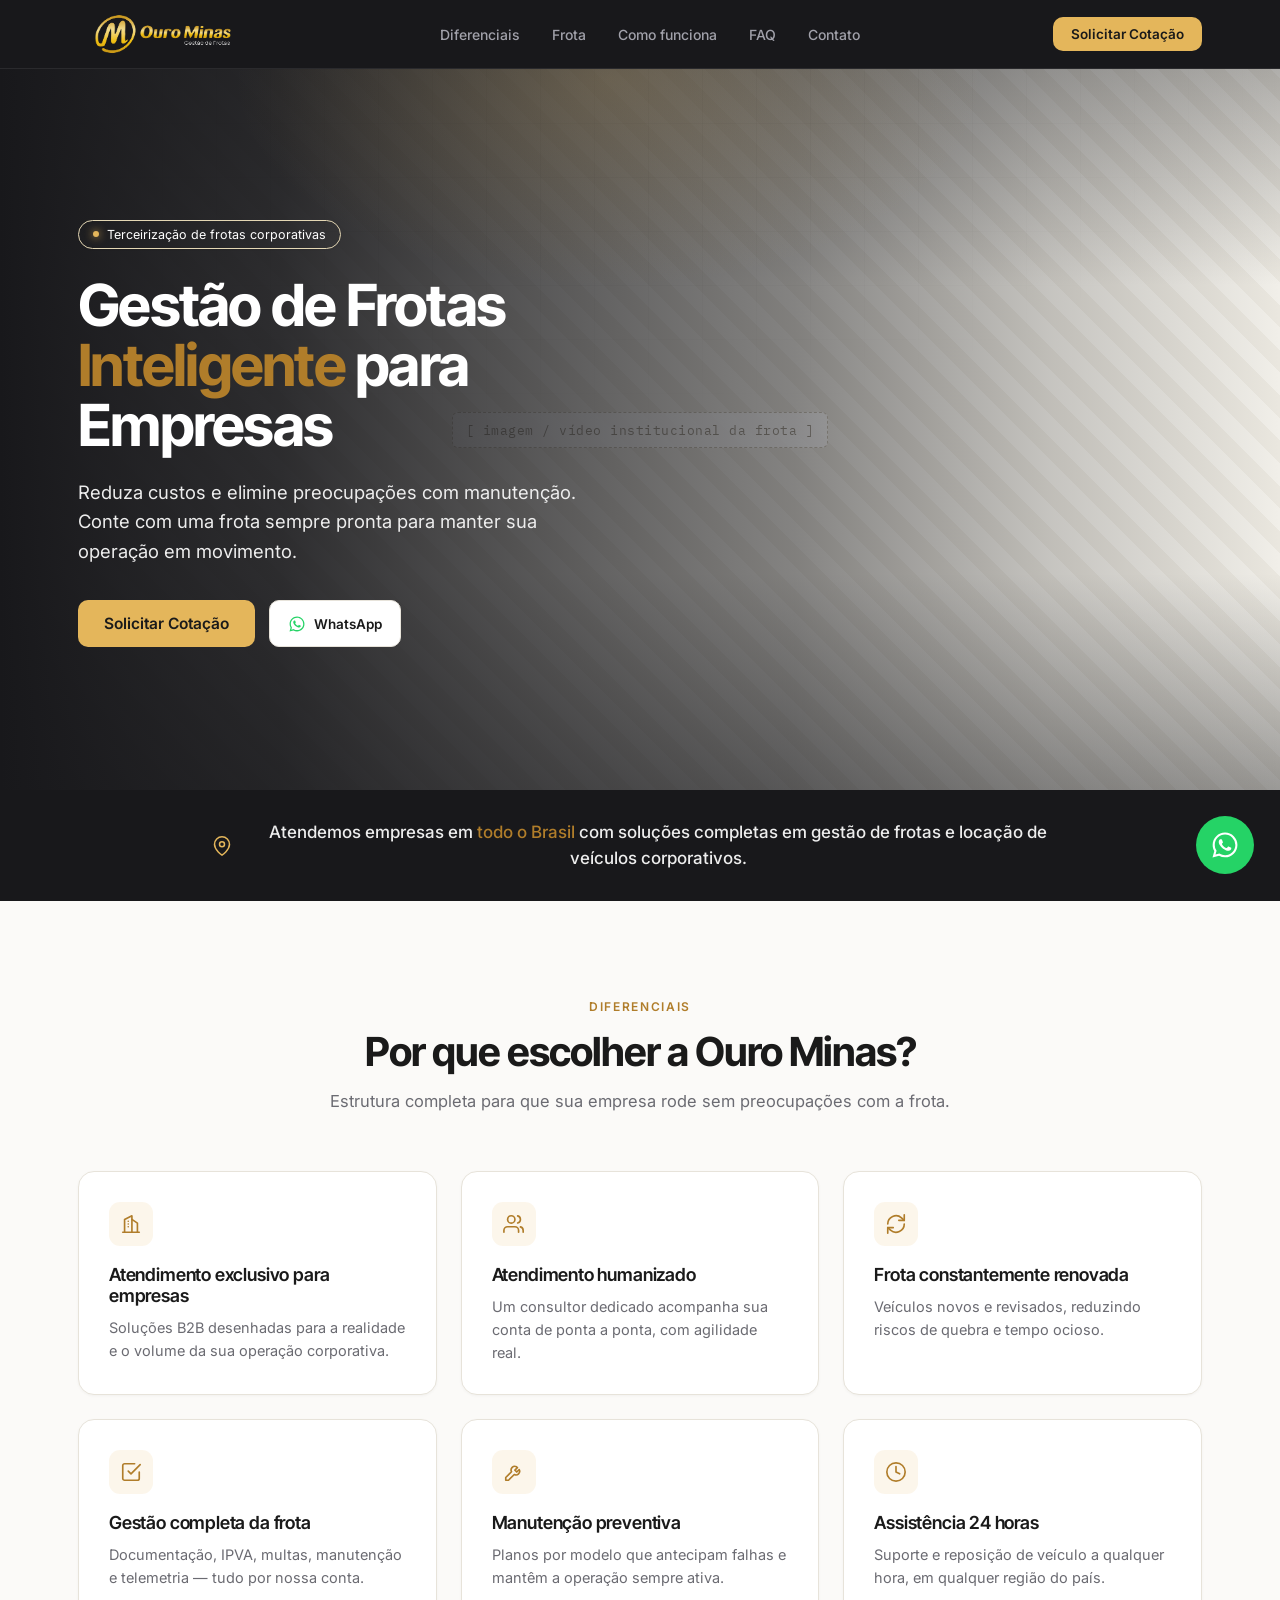
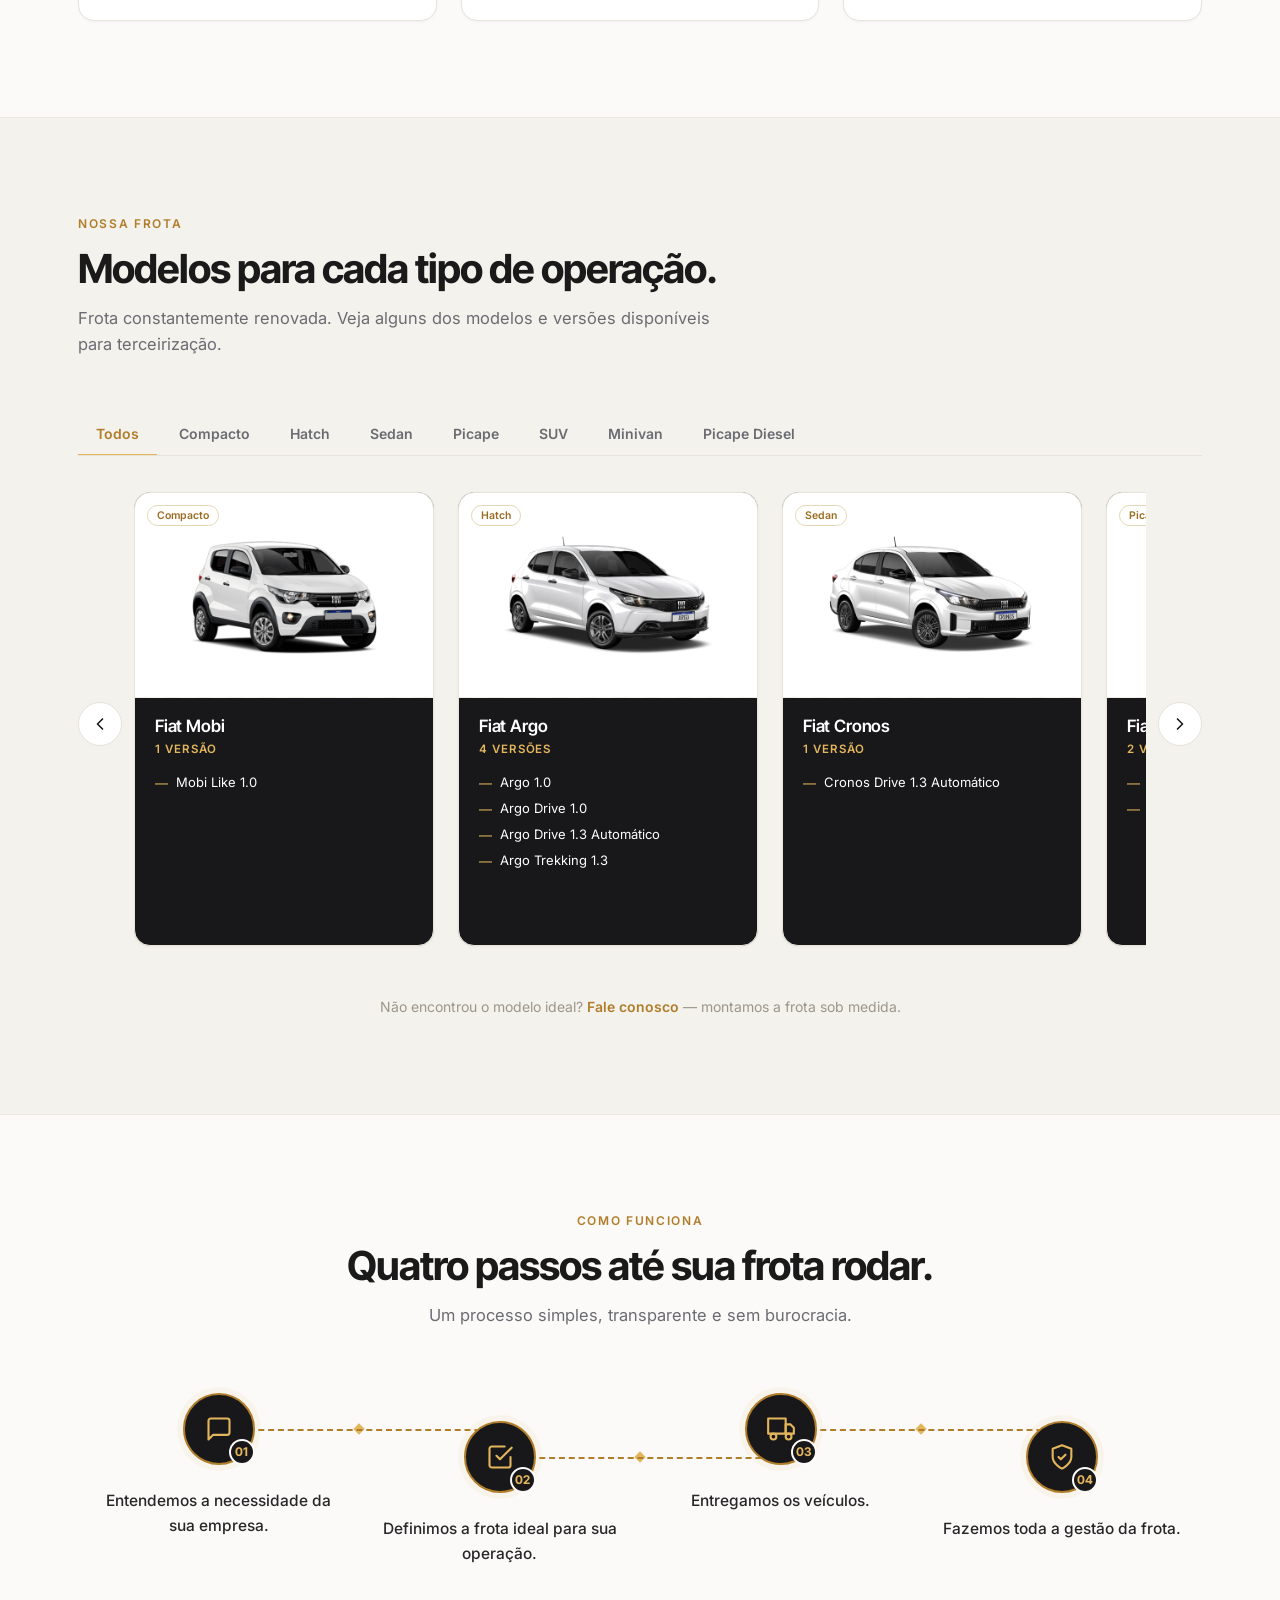
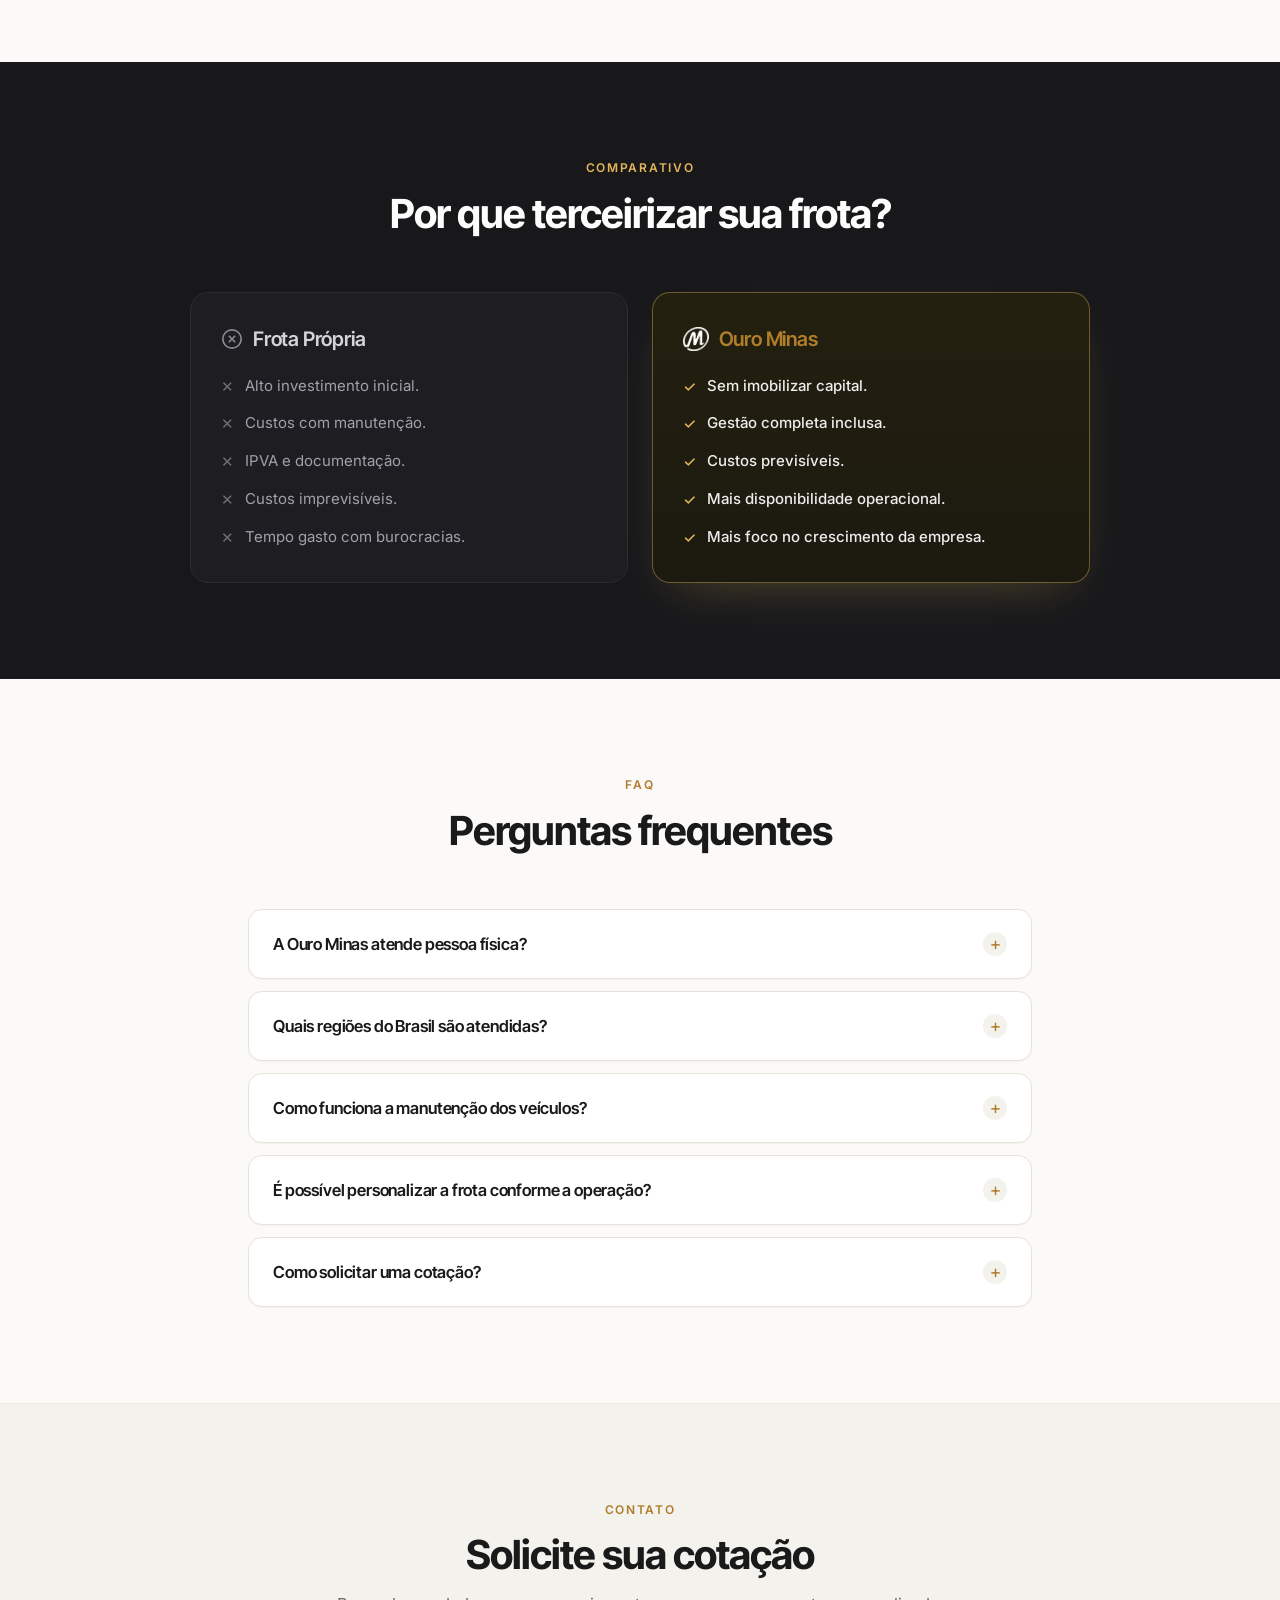
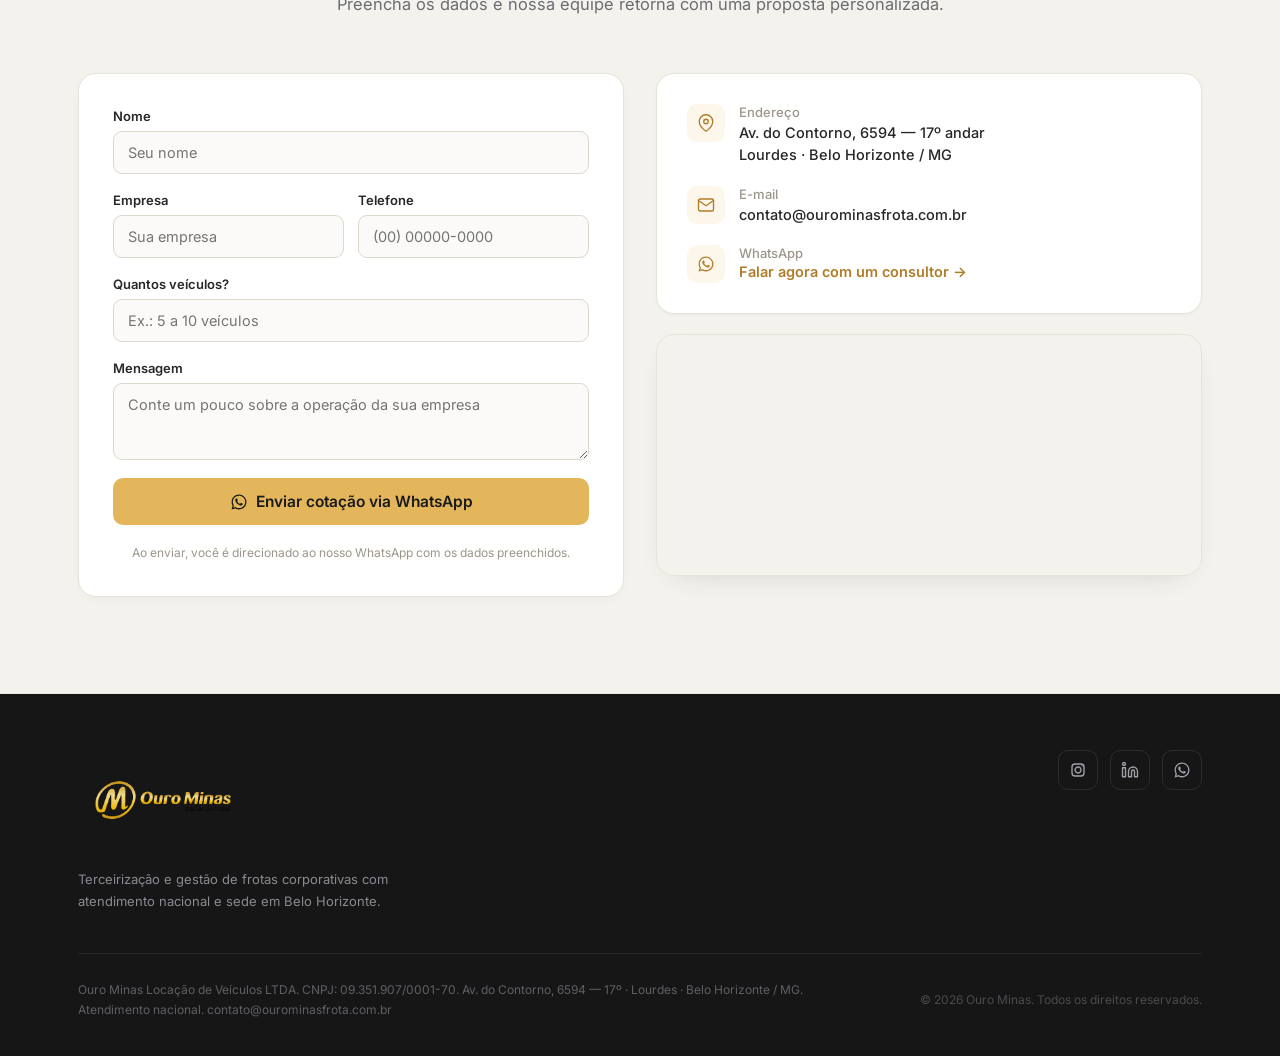
==== commit 8235f541: "update frota" ====
--- a/index.html
+++ b/index.html
@@ -190,7 +190,24 @@
         <p class="section-sub">Frota constantemente renovada. Veja alguns dos modelos e versões disponíveis para
           terceirização.</p>
       </div>
-      <div class="grid-3 fleet-grid" id="fleetGrid"></div>
+      <div class="fleet-tabs" id="fleetTabs" role="tablist" aria-label="Categorias de veículos"></div>
+      <div class="fleet-carousel reveal">
+        <button type="button" class="fleet-arrow fleet-arrow-prev" id="fleetPrev" aria-label="Ver veículos anteriores">
+          <svg viewBox="0 0 24 24" fill="none" stroke="currentColor" stroke-width="2" stroke-linecap="round"
+            stroke-linejoin="round">
+            <path d="M15 18l-6-6 6-6" />
+          </svg>
+        </button>
+        <div class="fleet-track-viewport" id="fleetViewport">
+          <div class="fleet-track" id="fleetTrack"></div>
+        </div>
+        <button type="button" class="fleet-arrow fleet-arrow-next" id="fleetNext" aria-label="Ver mais veículos">
+          <svg viewBox="0 0 24 24" fill="none" stroke="currentColor" stroke-width="2" stroke-linecap="round"
+            stroke-linejoin="round">
+            <path d="M9 18l6-6-6-6" />
+          </svg>
+        </button>
+      </div>
       <p class="fleet-note">Não encontrou o modelo ideal? <a
           href="https://wa.me/5531000000000?text=Ol%C3%A1%21+Gostaria+de+mais+informa%C3%A7%C3%B5es+sobre+a+frota."
           target="_blank" rel="noopener">Fale conosco</a> — montamos a frota sob medida.</p>
--- a/style.css
+++ b/style.css
@@ -650,7 +650,9 @@
 .fleet-img img {
   width: 100%;
   height: 100%;
-  object-fit: cover;
+  object-fit: contain;
+  background: #fff;
+  padding: 14px;
   position: absolute;
   inset: 0;
 }
@@ -739,6 +741,125 @@
   text-decoration: underline;
 }
 
+/* ── FLEET TABS ── */
+.fleet-tabs {
+  display: flex;
+  flex-wrap: wrap;
+  gap: 4px;
+  margin-bottom: 32px;
+  border-bottom: 1px solid var(--border);
+  overflow-x: auto;
+  scrollbar-width: none;
+}
+
+.fleet-tabs::-webkit-scrollbar {
+  display: none;
+}
+
+.fleet-tab {
+  flex: 0 0 auto;
+  appearance: none;
+  background: none;
+  border: none;
+  border-bottom: 2px solid transparent;
+  margin-bottom: -1px;
+  padding: 12px 18px;
+  font-family: 'Inter', sans-serif;
+  font-size: 14px;
+  font-weight: 600;
+  color: var(--text-muted);
+  cursor: pointer;
+  white-space: nowrap;
+  transition: color .2s, border-color .2s;
+}
+
+.fleet-tab:hover {
+  color: #1A1A1A;
+}
+
+.fleet-tab.active {
+  color: var(--gold-dark);
+  border-bottom-color: var(--gold);
+}
+
+/* ── FLEET CAROUSEL ── */
+.fleet-carousel {
+  display: flex;
+  align-items: center;
+  gap: 12px;
+}
+
+.fleet-track-viewport {
+  flex: 1;
+  min-width: 0;
+  overflow-x: auto;
+  scroll-snap-type: x mandatory;
+  -webkit-overflow-scrolling: touch;
+  scrollbar-width: none;
+  cursor: grab;
+}
+
+.fleet-track-viewport::-webkit-scrollbar {
+  display: none;
+}
+
+.fleet-track-viewport.dragging {
+  cursor: grabbing;
+  scroll-snap-type: none;
+}
+
+.fleet-track {
+  display: flex;
+  gap: 24px;
+  padding: 4px 4px 14px;
+  transition: opacity .32s cubic-bezier(.16, .8, .3, 1), transform .32s cubic-bezier(.16, .8, .3, 1);
+}
+
+.fleet-track.switching {
+  opacity: 0;
+  transform: translateX(14px) scale(.98);
+}
+
+.fleet-carousel .fleet-card {
+  flex: 0 0 300px;
+  scroll-snap-align: start;
+}
+
+.fleet-arrow {
+  flex-shrink: 0;
+  width: 44px;
+  height: 44px;
+  border-radius: 50%;
+  border: 1px solid var(--border);
+  background: #fff;
+  color: #1A1A1A;
+  display: flex;
+  align-items: center;
+  justify-content: center;
+  cursor: pointer;
+  transition: border-color .2s, background .2s, color .2s, opacity .2s;
+}
+
+.fleet-arrow svg {
+  width: 20px;
+  height: 20px;
+}
+
+.fleet-arrow:hover:not(:disabled) {
+  border-color: var(--gold);
+  background: var(--gold);
+  color: var(--dark);
+}
+
+.fleet-arrow:disabled {
+  opacity: .35;
+  cursor: not-allowed;
+}
+
+.fleet-arrow[hidden] {
+  display: none;
+}
+
 /* ── HERO WITH STRIP fullscreen ── */
 .hero-with-strip {
   min-height: calc(100vh - 68px);
@@ -1420,6 +1541,26 @@
     grid-template-columns: 1fr 1fr;
   }
 
+  .fleet-carousel {
+    gap: 8px;
+  }
+
+  .fleet-carousel .fleet-card {
+    flex-basis: 84%;
+    min-width: 0;
+    max-width: 84%;
+  }
+
+  .fleet-arrow {
+    width: 36px;
+    height: 36px;
+  }
+
+  .fleet-arrow svg {
+    width: 16px;
+    height: 16px;
+  }
+
   .compare-grid {
     grid-template-columns: 1fr;
   }
@@ -1449,4 +1590,9 @@
   h2 {
     font-size: 28px;
   }
+
+  .fleet-carousel .fleet-card {
+    flex-basis: 88%;
+    max-width: 88%;
+  }
 }
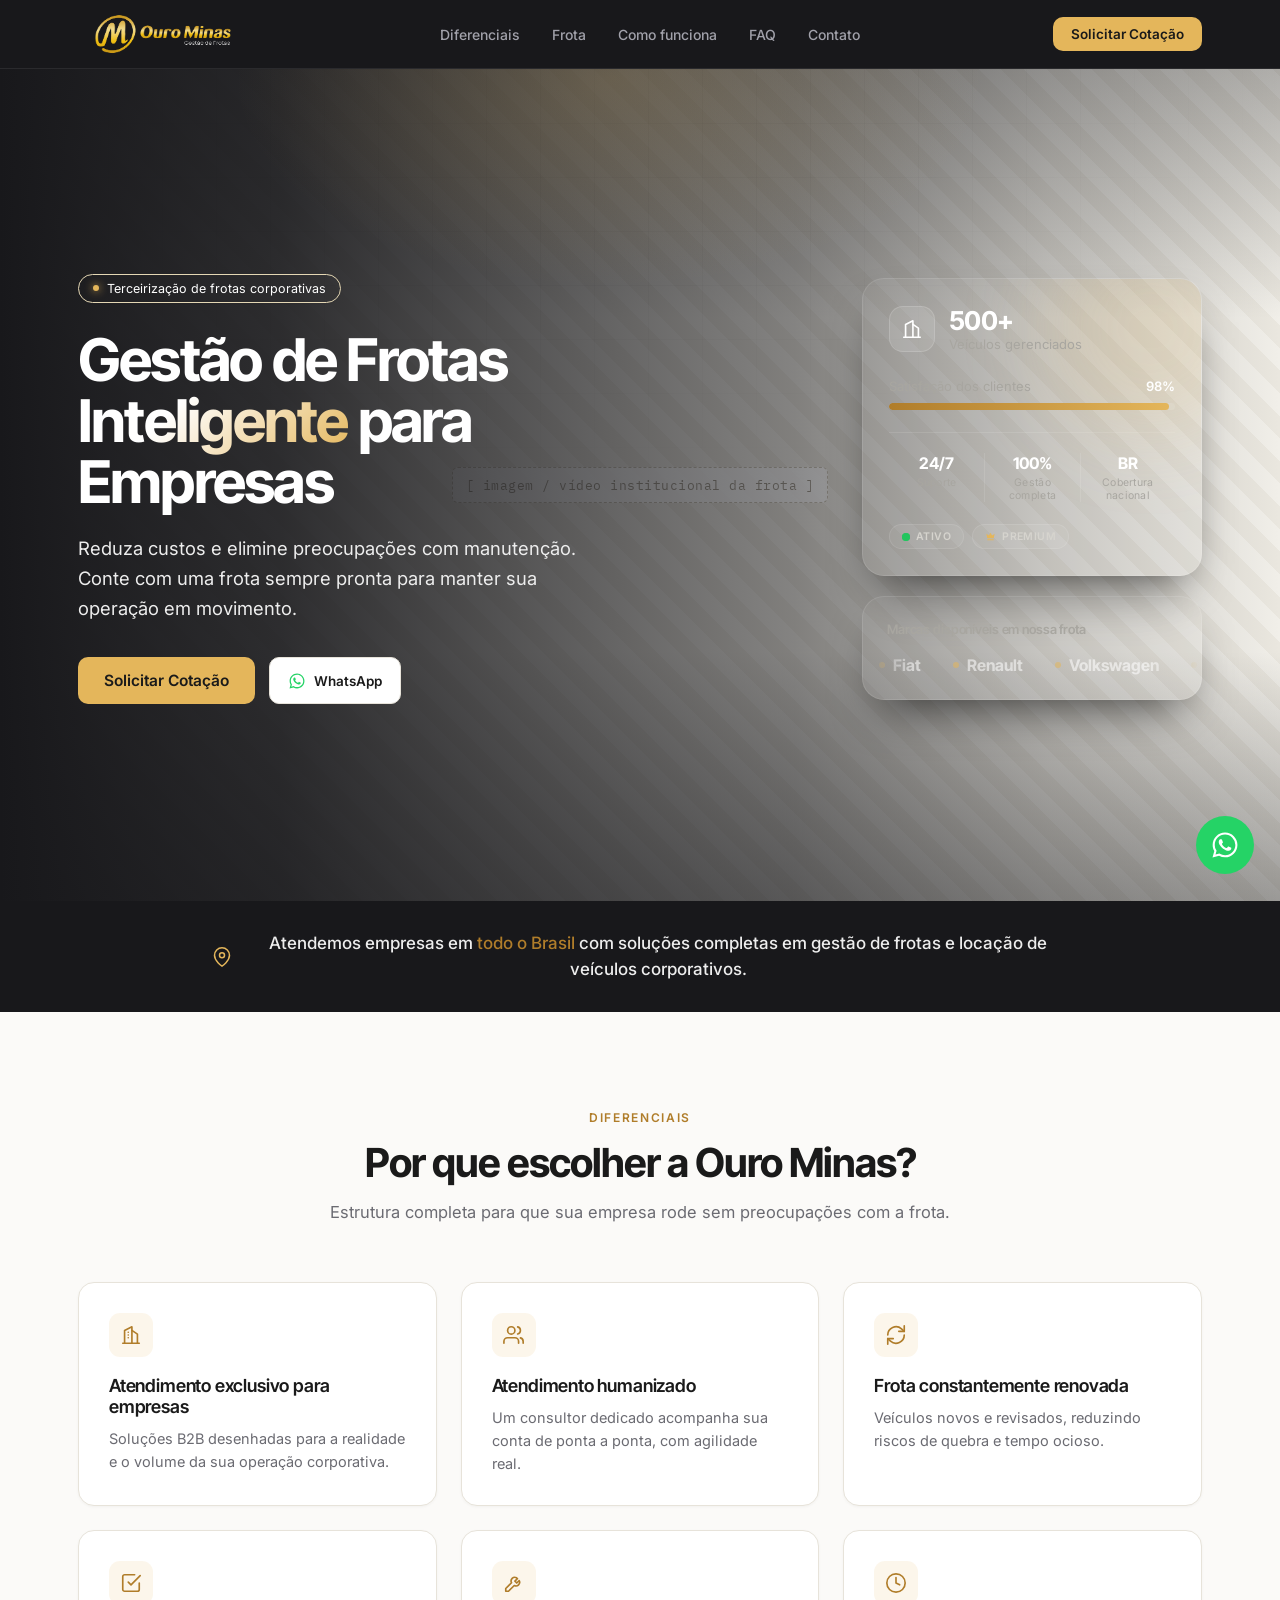
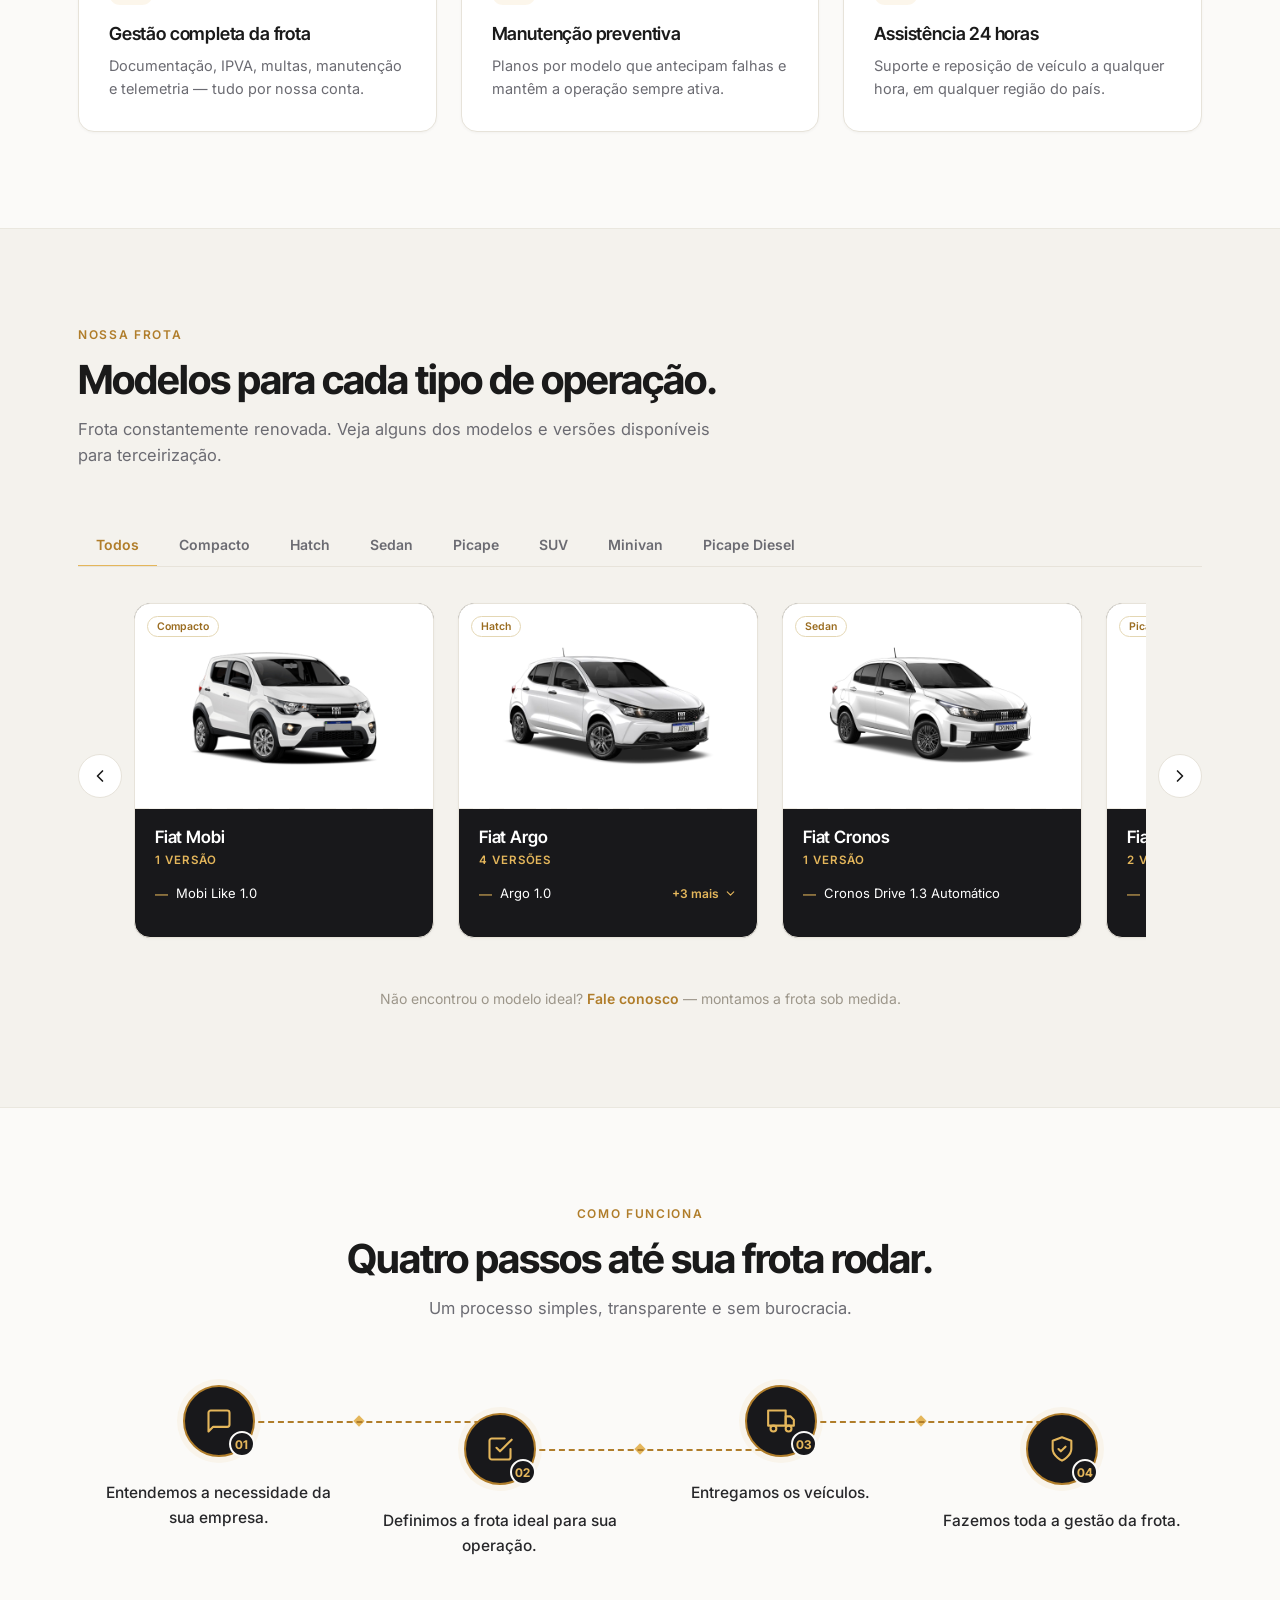
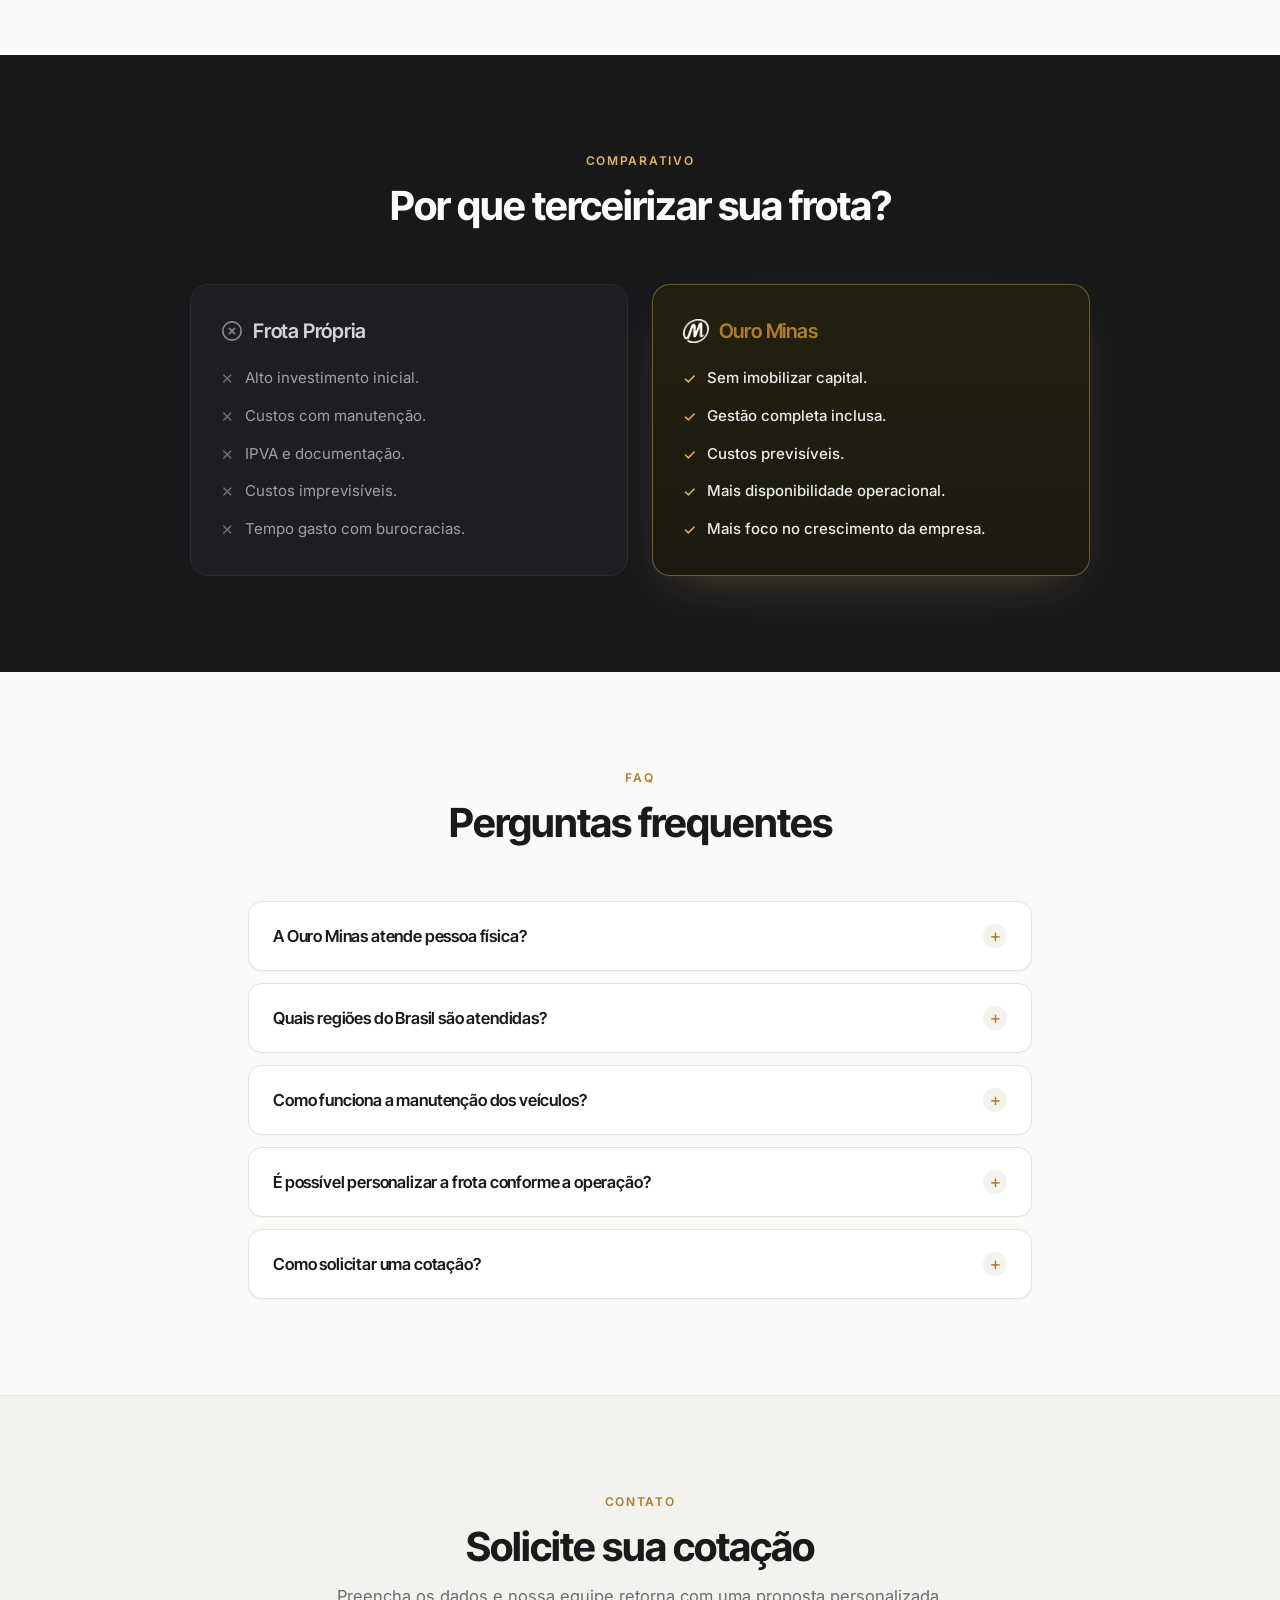
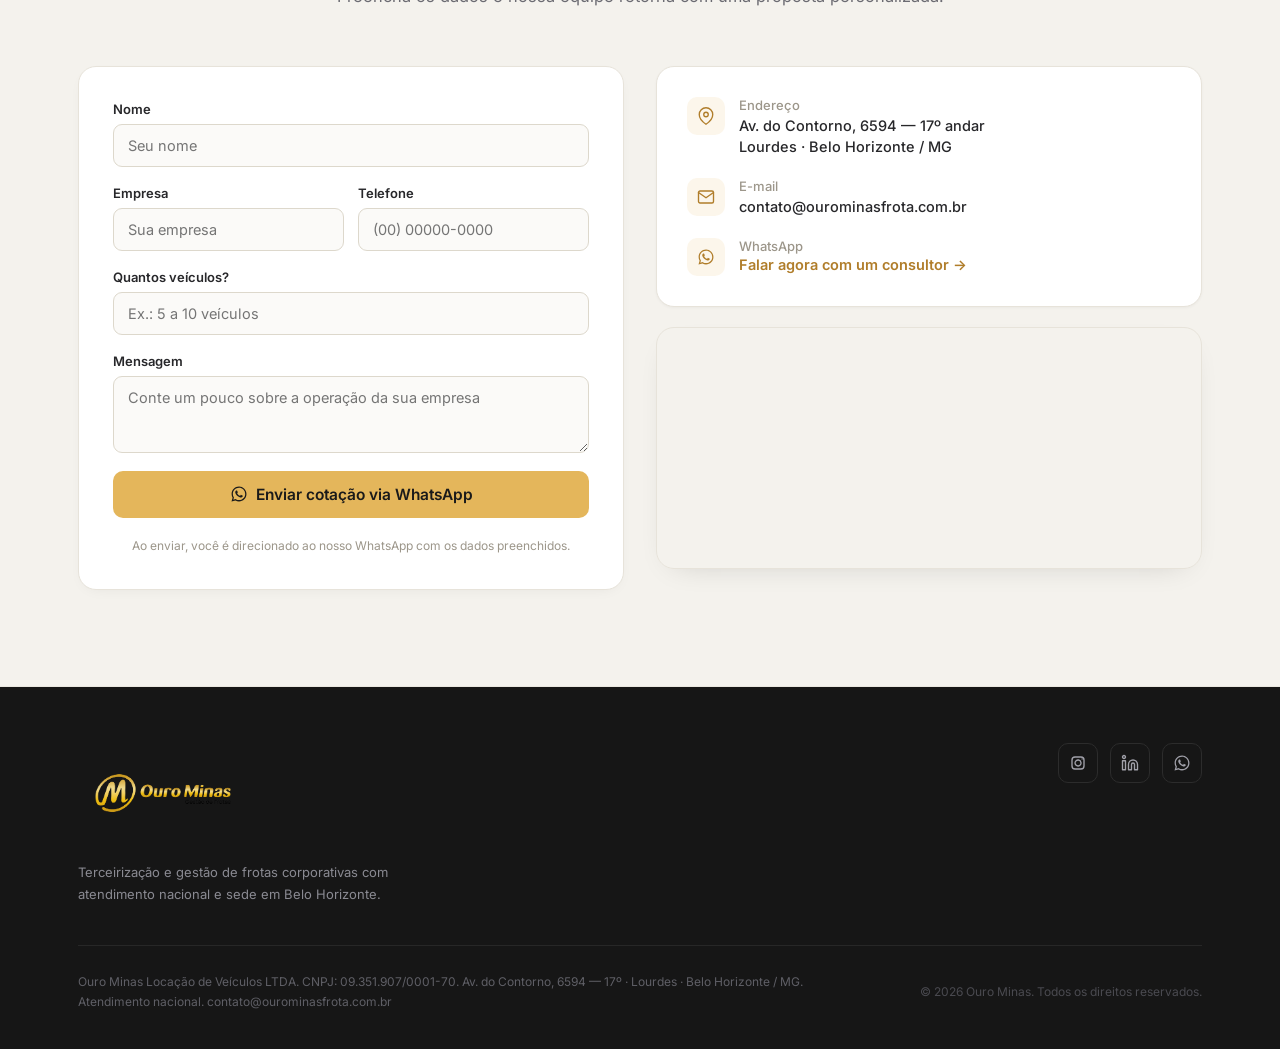
==== commit c60ea469: "update carrossel e timeline" ====
--- a/index.html
+++ b/index.html
@@ -43,7 +43,7 @@
       <!-- HERO -->
       <section class="hero">
         <div class="hero-img-box">
-          <img src="assets/Hero Horizontal.JPG" alt="Frota Ouro Minas" class="hero-img"
+          <img src="assets/Chave Mão.JPG" alt="Frota Ouro Minas" class="hero-img"
             onerror="this.style.display='none';this.nextElementSibling.style.display='flex'">
           <div class="hero-placeholder"><span>[ imagem / vídeo institucional da frota ]</span></div>
         </div>
@@ -69,6 +69,77 @@
                 </svg>
                 WhatsApp
               </a>
+            </div>
+          </div>
+          <div class="hero-side">
+            <!-- Stats card -->
+            <div class="hero-stats-card">
+              <div class="hero-stats-glow" aria-hidden="true"></div>
+              <div class="hero-stats-top">
+                <div class="hero-stats-icon">
+                  <svg viewBox="0 0 24 24" fill="none" stroke="currentColor" stroke-width="1.8" stroke-linecap="round"
+                    stroke-linejoin="round">
+                    <path d="M3 21h18" />
+                    <path d="M5 21V7l8-4v18" />
+                    <path d="M19 21V11l-6-4" />
+                  </svg>
+                </div>
+                <div>
+                  <div class="hero-stats-value">500+</div>
+                  <div class="hero-stats-label">Veículos gerenciados</div>
+                </div>
+              </div>
+
+              <div class="hero-progress">
+                <div class="hero-progress-row">
+                  <span>Satisfação dos clientes</span>
+                  <span class="hero-progress-value">98%</span>
+                </div>
+                <div class="hero-progress-track">
+                  <div class="hero-progress-fill" style="width:98%"></div>
+                </div>
+              </div>
+
+              <div class="hero-stats-divider"></div>
+
+              <div class="hero-mini-stats">
+                <div class="hero-mini-stat">
+                  <span class="hero-mini-value">24/7</span>
+                  <span class="hero-mini-label">Suporte</span>
+                </div>
+                <div class="hero-mini-stat">
+                  <span class="hero-mini-value">100%</span>
+                  <span class="hero-mini-label">Gestão completa</span>
+                </div>
+                <div class="hero-mini-stat">
+                  <span class="hero-mini-value">BR</span>
+                  <span class="hero-mini-label">Cobertura nacional</span>
+                </div>
+              </div>
+
+              <div class="hero-tags">
+                <span class="hero-tag">
+                  <span class="hero-tag-ping">
+                    <span class="hero-tag-ping-ripple"></span>
+                    <span class="hero-tag-ping-dot"></span>
+                  </span>
+                  Ativo
+                </span>
+                <span class="hero-tag">
+                  <svg viewBox="0 0 24 24" fill="currentColor" class="hero-tag-icon">
+                    <path d="M5 16 3 6l5.5 4L12 4l3.5 6L21 6l-2 10H5zm0 2h14v2H5v-2z" />
+                  </svg>
+                  Premium
+                </span>
+              </div>
+            </div>
+
+            <!-- Brand marquee card -->
+            <div class="hero-marquee-card">
+              <h3>Marcas disponíveis em nossa frota</h3>
+              <div class="hero-marquee-mask">
+                <div class="hero-marquee-track" id="heroBrandsTrack"></div>
+              </div>
             </div>
           </div>
         </div>
--- a/style.css
+++ b/style.css
@@ -51,6 +51,17 @@
   letter-spacing: -0.03em;
 }
 
+.hero h1 {
+  font-size: clamp(38px, 4.6vw, 68px);
+}
+
+.hero h1 .text-gold {
+  background: linear-gradient(135deg, #fff 0%, #fff 35%, var(--gold) 100%);
+  -webkit-background-clip: text;
+  background-clip: text;
+  color: transparent;
+}
+
 h2 {
   font-size: clamp(28px, 3.5vw, 40px);
   font-weight: 700;
@@ -306,11 +317,18 @@
   .hero-content .hero-sub,
   .hero-content .hero-actions,
   .hero-glow,
-  .hero-img {
+  .hero-img,
+  .hero-side,
+  .hero-marquee-track {
     transition: none !important;
     animation: none !important;
     opacity: 1 !important;
     transform: none !important;
+  }
+
+  .hero-tag-ping-ripple {
+    animation: none !important;
+    display: none !important;
   }
 }
 
@@ -442,12 +460,17 @@
   width: 100%;
   margin: 0 auto;
   padding: 96px var(--px) 88px;
+  display: flex;
+  align-items: center;
+  justify-content: space-between;
+  gap: 48px;
 }
 
 .hero-content {
   position: relative;
   z-index: 4;
-  max-width: 620px;
+  flex: 1 1 480px;
+  max-width: 580px;
 }
 
 @keyframes heroFadeUp {
@@ -483,6 +506,279 @@
 
 .hero-content .hero-actions {
   animation-delay: .48s;
+}
+
+.hero-side {
+  position: relative;
+  z-index: 5;
+  flex: 0 0 auto;
+  width: 340px;
+  display: flex;
+  flex-direction: column;
+  gap: 20px;
+  opacity: 0;
+  animation: heroFadeUp .85s cubic-bezier(.16, .8, .3, 1) .55s both;
+}
+
+.hero-stats-card,
+.hero-marquee-card {
+  position: relative;
+  overflow: hidden;
+  border: 1px solid rgba(255, 255, 255, .1);
+  background: rgba(255, 255, 255, .05);
+  border-radius: 22px;
+  -webkit-backdrop-filter: blur(18px);
+  backdrop-filter: blur(18px);
+  box-shadow: 0 24px 48px -20px #000000b3;
+}
+
+.hero-stats-card {
+  padding: 26px;
+}
+
+.hero-stats-glow {
+  position: absolute;
+  top: -60px;
+  right: -60px;
+  width: 220px;
+  height: 220px;
+  border-radius: 50%;
+  background: #E4B65B26;
+  filter: blur(40px);
+  pointer-events: none;
+}
+
+.hero-stats-top {
+  position: relative;
+  display: flex;
+  align-items: center;
+  gap: 14px;
+  margin-bottom: 26px;
+}
+
+.hero-stats-icon {
+  flex-shrink: 0;
+  width: 46px;
+  height: 46px;
+  border-radius: 14px;
+  display: flex;
+  align-items: center;
+  justify-content: center;
+  background: rgba(255, 255, 255, .1);
+  border: 1px solid rgba(255, 255, 255, .15);
+  color: #fff;
+}
+
+.hero-stats-icon svg {
+  width: 22px;
+  height: 22px;
+}
+
+.hero-stats-value {
+  font-family: 'Inter Tight', sans-serif;
+  font-size: 26px;
+  font-weight: 700;
+  color: #fff;
+  letter-spacing: -0.02em;
+}
+
+.hero-stats-label {
+  font-size: 13px;
+  color: #A8A6A0;
+}
+
+.hero-progress {
+  position: relative;
+  margin-bottom: 22px;
+}
+
+.hero-progress-row {
+  display: flex;
+  justify-content: space-between;
+  font-size: 13px;
+  color: #A8A6A0;
+  margin-bottom: 9px;
+}
+
+.hero-progress-value {
+  color: #fff;
+  font-weight: 600;
+}
+
+.hero-progress-track {
+  height: 7px;
+  width: 100%;
+  border-radius: 999px;
+  background: rgba(255, 255, 255, .1);
+  overflow: hidden;
+}
+
+.hero-progress-fill {
+  height: 100%;
+  border-radius: 999px;
+  background: linear-gradient(90deg, var(--gold-dark), var(--gold));
+}
+
+.hero-stats-divider {
+  height: 1px;
+  background: rgba(255, 255, 255, .1);
+  margin-bottom: 20px;
+}
+
+.hero-mini-stats {
+  position: relative;
+  display: grid;
+  grid-template-columns: 1fr 1fr 1fr;
+  margin-bottom: 22px;
+}
+
+.hero-mini-stat {
+  display: flex;
+  flex-direction: column;
+  align-items: center;
+  text-align: center;
+  gap: 3px;
+  padding: 0 4px;
+  border-left: 1px solid rgba(255, 255, 255, .1);
+}
+
+.hero-mini-stat:first-child {
+  border-left: none;
+}
+
+.hero-mini-value {
+  font-family: 'Inter Tight', sans-serif;
+  font-size: 16px;
+  font-weight: 700;
+  color: #fff;
+}
+
+.hero-mini-label {
+  font-size: 10.5px;
+  letter-spacing: 0.03em;
+  color: #A8A6A0;
+}
+
+.hero-tags {
+  position: relative;
+  display: flex;
+  flex-wrap: wrap;
+  gap: 8px;
+}
+
+.hero-tag {
+  display: inline-flex;
+  align-items: center;
+  gap: 6px;
+  border: 1px solid rgba(255, 255, 255, .1);
+  background: rgba(255, 255, 255, .05);
+  border-radius: 999px;
+  padding: 5px 12px;
+  font-size: 10.5px;
+  font-weight: 600;
+  letter-spacing: 0.04em;
+  text-transform: uppercase;
+  color: #D6D4CE;
+}
+
+.hero-tag-icon {
+  width: 11px;
+  height: 11px;
+  color: var(--gold);
+}
+
+.hero-tag-ping {
+  position: relative;
+  display: inline-flex;
+  width: 8px;
+  height: 8px;
+}
+
+.hero-tag-ping-dot {
+  position: relative;
+  display: inline-flex;
+  width: 8px;
+  height: 8px;
+  border-radius: 50%;
+  background: #22c55e;
+}
+
+.hero-tag-ping-ripple {
+  position: absolute;
+  inset: 0;
+  border-radius: 50%;
+  background: #22c55e;
+  opacity: .75;
+  animation: heroPing 1.8s cubic-bezier(0, 0, 0.2, 1) infinite;
+}
+
+@keyframes heroPing {
+  75%,
+  100% {
+    transform: scale(2.4);
+    opacity: 0;
+  }
+}
+
+.hero-marquee-card {
+  padding: 24px 0;
+}
+
+.hero-marquee-card h3 {
+  margin: 0 0 18px;
+  padding: 0 24px;
+  font-size: 13px;
+  font-weight: 600;
+  color: #A8A6A0;
+}
+
+.hero-marquee-mask {
+  overflow: hidden;
+  mask-image: linear-gradient(90deg, transparent, #000 15%, #000 85%, transparent);
+  -webkit-mask-image: linear-gradient(90deg, transparent, #000 15%, #000 85%, transparent);
+}
+
+.hero-marquee-track {
+  display: flex;
+  gap: 32px;
+  width: max-content;
+  padding: 0 16px;
+  animation: heroMarquee 22s linear infinite;
+}
+
+.hero-brand-item {
+  display: flex;
+  align-items: center;
+  gap: 8px;
+  font-family: 'Inter Tight', sans-serif;
+  font-size: 16px;
+  font-weight: 700;
+  color: #fff;
+  white-space: nowrap;
+  opacity: .55;
+  transition: opacity .2s;
+}
+
+.hero-brand-item:hover {
+  opacity: 1;
+}
+
+.hero-brand-dot {
+  width: 6px;
+  height: 6px;
+  flex-shrink: 0;
+  border-radius: 50%;
+  background: var(--gold);
+}
+
+@keyframes heroMarquee {
+  from {
+    transform: translateX(0);
+  }
+
+  to {
+    transform: translateX(-33.333%);
+  }
 }
 
 .badge {
@@ -553,6 +849,7 @@
   width: 100%;
   height: 100%;
   object-fit: cover;
+  object-position: center 42%;
   display: block;
   animation: heroKenBurns 20s ease-in-out infinite alternate;
 }
@@ -563,7 +860,7 @@
   }
 
   to {
-    transform: scale(1.06);
+    transform: scale(1.02);
   }
 }
 
@@ -681,13 +978,19 @@
   padding: 18px 20px 22px;
   display: flex;
   flex-direction: column;
-  flex: 1;
+  /* Fixed floor for the closed state (title + label + first version row) so
+     every card lines up exactly, independent of font-metric/render nuances
+     between cards — the open accordion still grows past this freely. */
+  min-height: 128px;
 }
 
 .fleet-body h3 {
   font-size: 17px;
   margin-bottom: 4px;
   color: #fff;
+  white-space: nowrap;
+  overflow: hidden;
+  text-overflow: ellipsis;
 }
 
 .fleet-versions-label {
@@ -708,6 +1011,56 @@
   gap: 7px;
 }
 
+.fleet-versions-toggle {
+  appearance: none;
+  background: none;
+  border: none;
+  display: inline-flex;
+  align-items: center;
+  flex-shrink: 0;
+  gap: 5px;
+  margin: 0 0 0 auto;
+  padding: 0;
+  cursor: pointer;
+  font-family: inherit;
+  font-size: 12px;
+  font-weight: 600;
+  white-space: nowrap;
+  color: var(--gold);
+  transition: color .2s;
+}
+
+.fleet-versions-toggle:hover {
+  color: var(--gold-hover);
+}
+
+.fleet-versions-chevron {
+  width: 13px;
+  height: 13px;
+  flex-shrink: 0;
+  transition: transform .25s ease;
+}
+
+.fleet-versions-toggle[aria-expanded="true"] .fleet-versions-chevron {
+  transform: rotate(180deg);
+}
+
+.fleet-versions-collapse {
+  display: grid;
+  grid-template-rows: 0fr;
+  transition: grid-template-rows .3s ease;
+}
+
+.fleet-versions-collapse.open {
+  grid-template-rows: 1fr;
+}
+
+.fleet-versions-collapse .fleet-versions {
+  overflow: hidden;
+  min-height: 0;
+  padding-top: 10px;
+}
+
 .fleet-versions li {
   display: flex;
   align-items: flex-start;
@@ -722,6 +1075,18 @@
   color: var(--gold);
   flex-shrink: 0;
   margin-top: 1px;
+}
+
+.fleet-versions li.fleet-versions-first {
+  align-items: center;
+  flex-wrap: nowrap;
+}
+
+.fleet-versions-first-text {
+  overflow: hidden;
+  white-space: nowrap;
+  text-overflow: ellipsis;
+  min-width: 0;
 }
 
 .fleet-note {
@@ -810,6 +1175,7 @@
 
 .fleet-track {
   display: flex;
+  align-items: flex-start;
   gap: 24px;
   padding: 4px 4px 14px;
   transition: opacity .32s cubic-bezier(.16, .8, .3, 1), transform .32s cubic-bezier(.16, .8, .3, 1);
@@ -862,14 +1228,17 @@
 
 /* ── HERO WITH STRIP fullscreen ── */
 .hero-with-strip {
+  display: flex;
+  flex-direction: column;
+}
+
+.hero-with-strip .hero {
+  /* min-height (a floor), not flex:1 filling a fixed-height parent — a flex
+     item with overflow:hidden ignores its content's automatic min size, so
+     content taller than the viewport (e.g. the stacked mobile hero-side
+     cards) was getting clipped instead of growing the section. */
   min-height: calc(100vh - 68px);
   min-height: calc(100dvh - 68px);
-  display: flex;
-  flex-direction: column;
-}
-
-.hero-with-strip .hero {
-  flex: 1;
 }
 
 /* ── STEPS ── */
@@ -1466,11 +1835,16 @@
     margin-top: 0;
   }
 
+  .tl-step:nth-child(even) {
+    margin-top: 0;
+  }
+
   .tl-step:not(:last-child)::after {
     top: 72px;
+    bottom: 0;
     left: 36px;
     width: 2px;
-    height: calc(100% - 72px);
+    height: auto;
     border-top: none;
     background: linear-gradient(180deg, var(--gold-dark), var(--gold));
   }
@@ -1520,11 +1894,18 @@
   }
 
   .hero-inner {
+    flex-direction: column;
+    align-items: flex-start;
+    gap: 36px;
     padding: 64px var(--px) 72px;
   }
 
   .hero-content {
     max-width: 100%;
+  }
+
+  .hero-side {
+    width: 100%;
   }
 
   .hero-scrim {
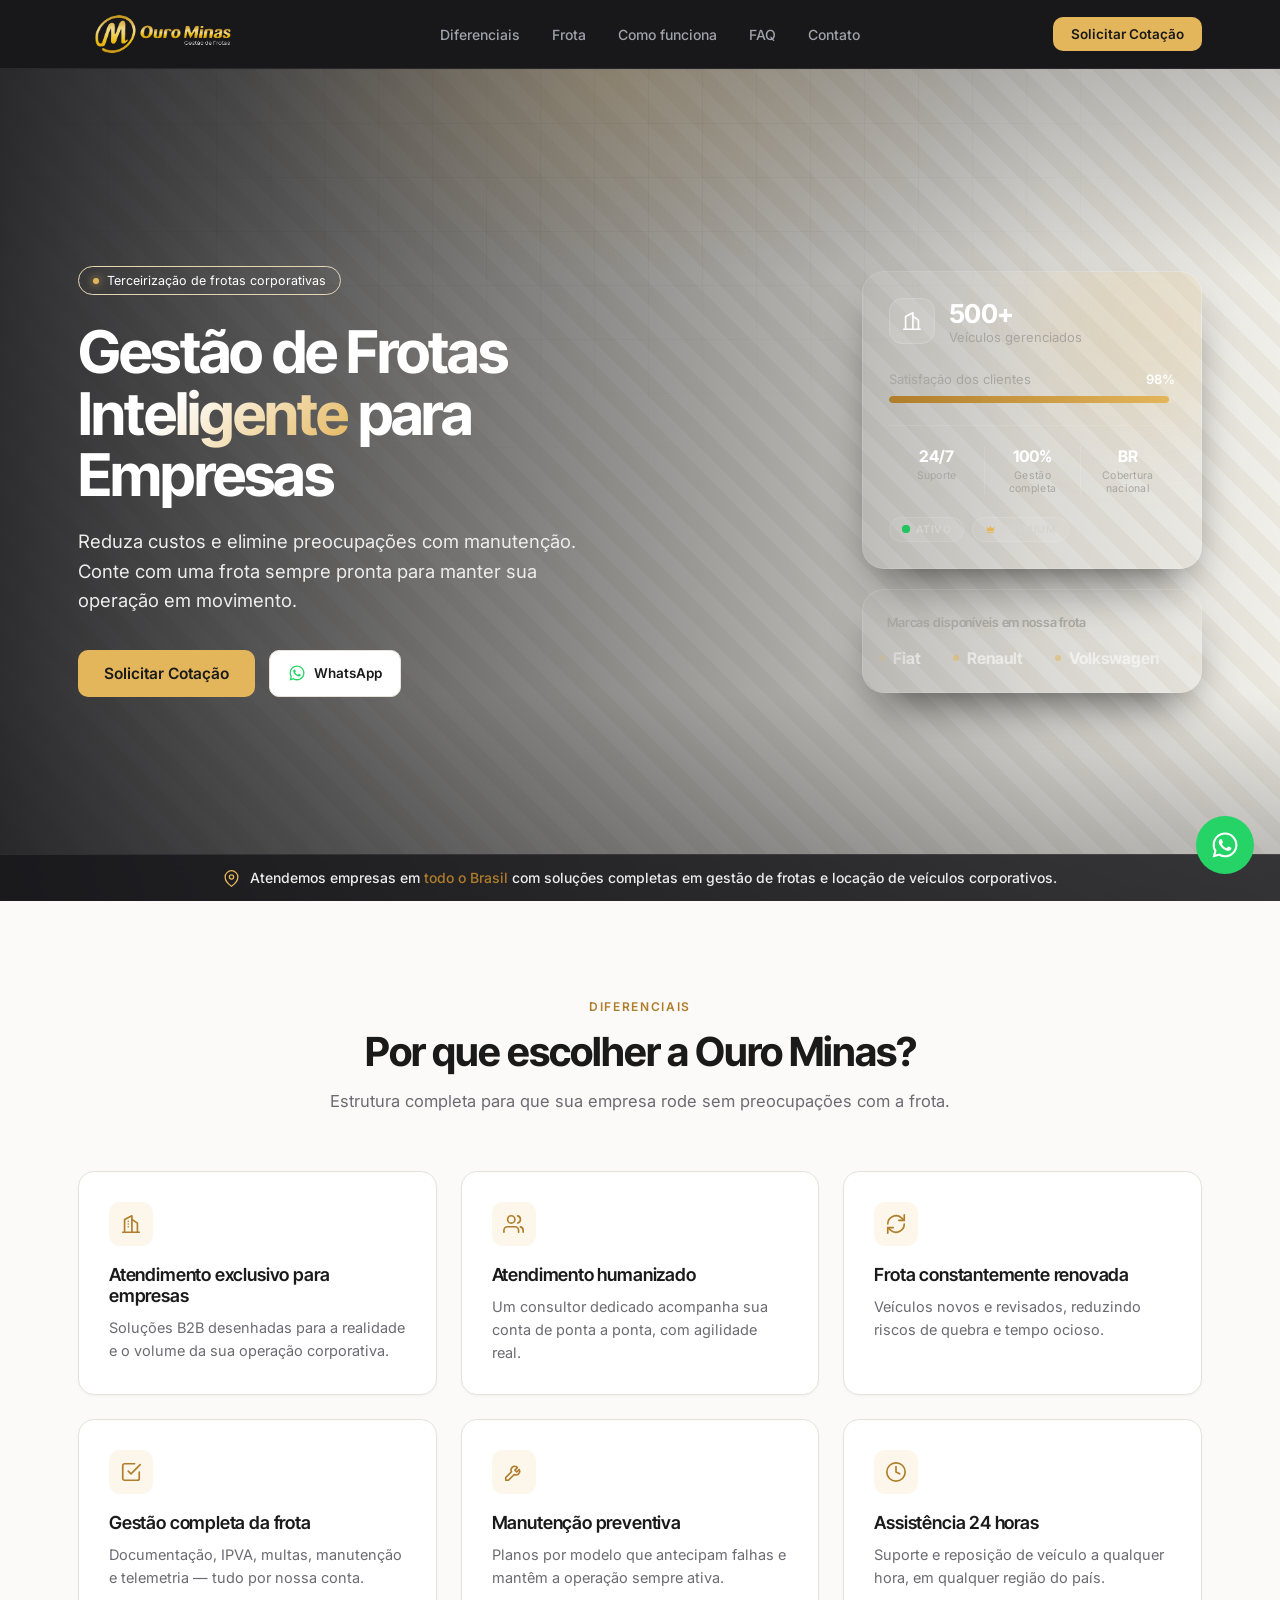
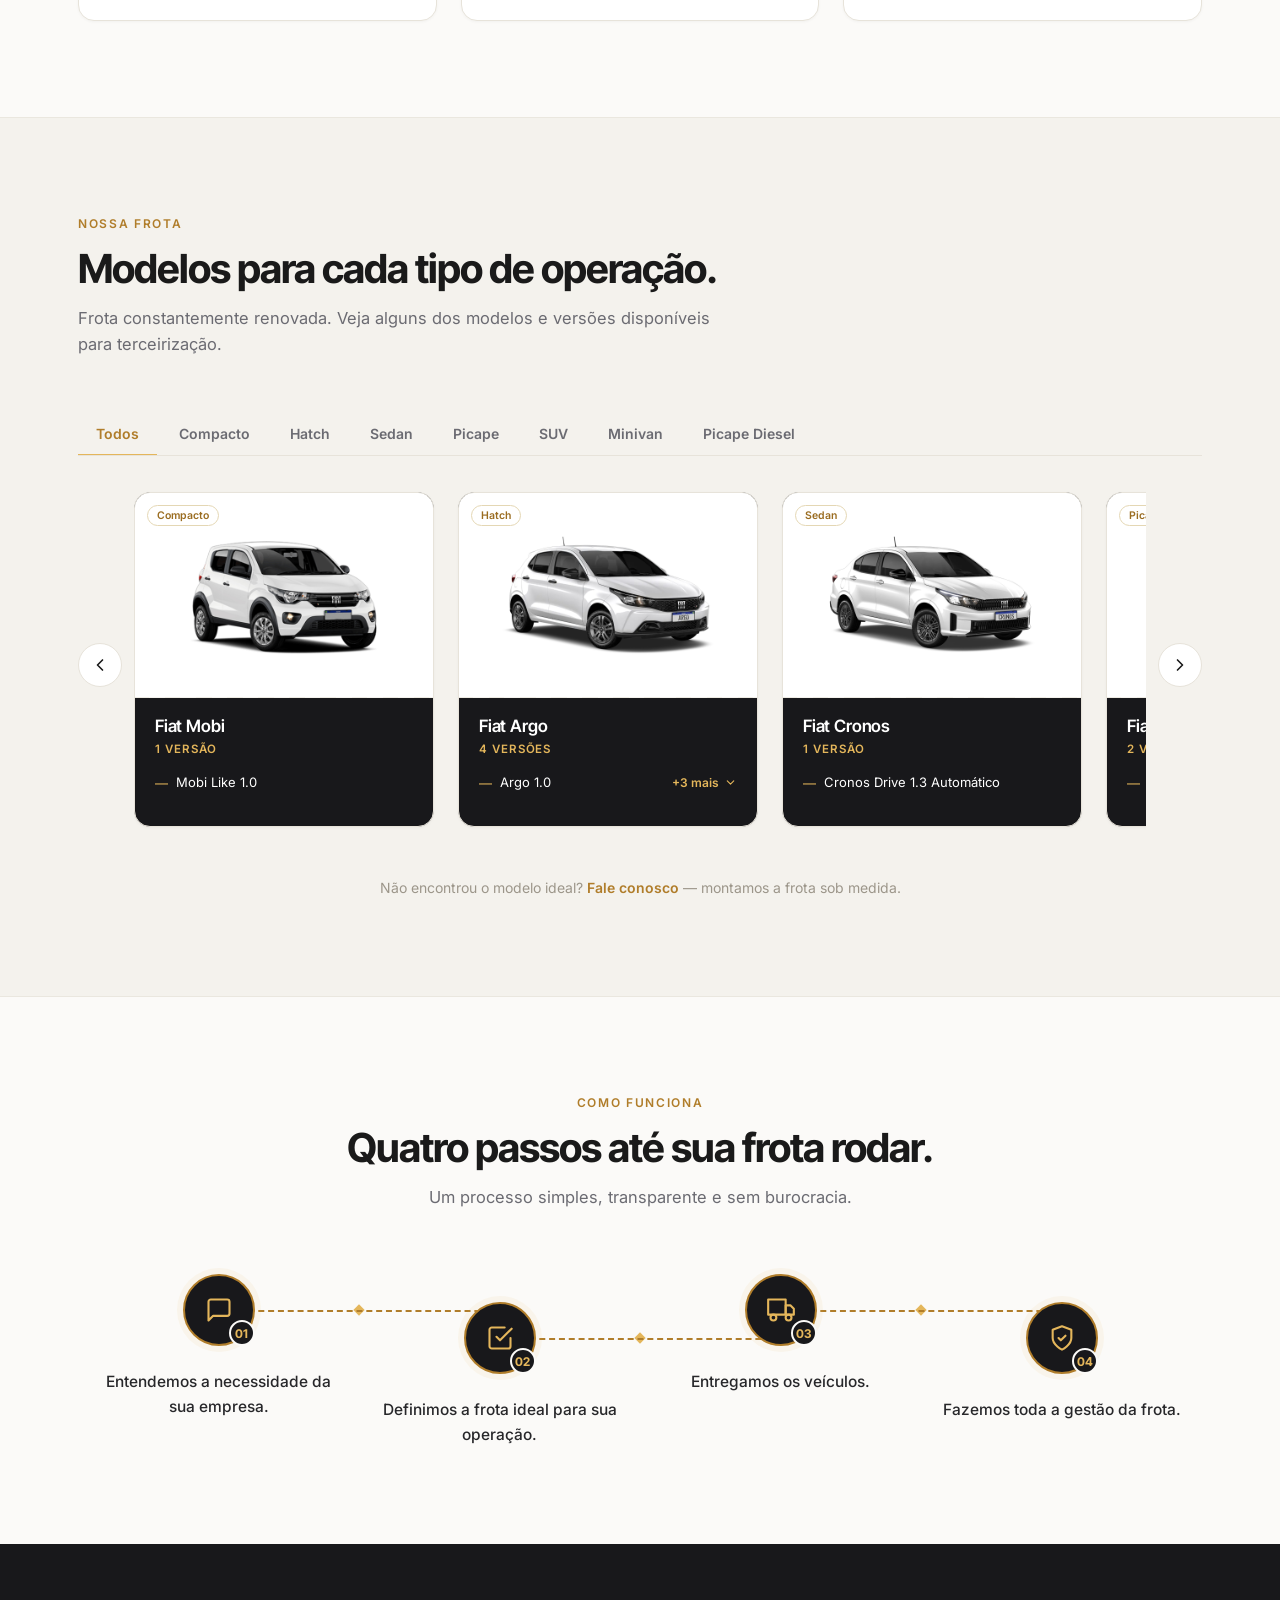
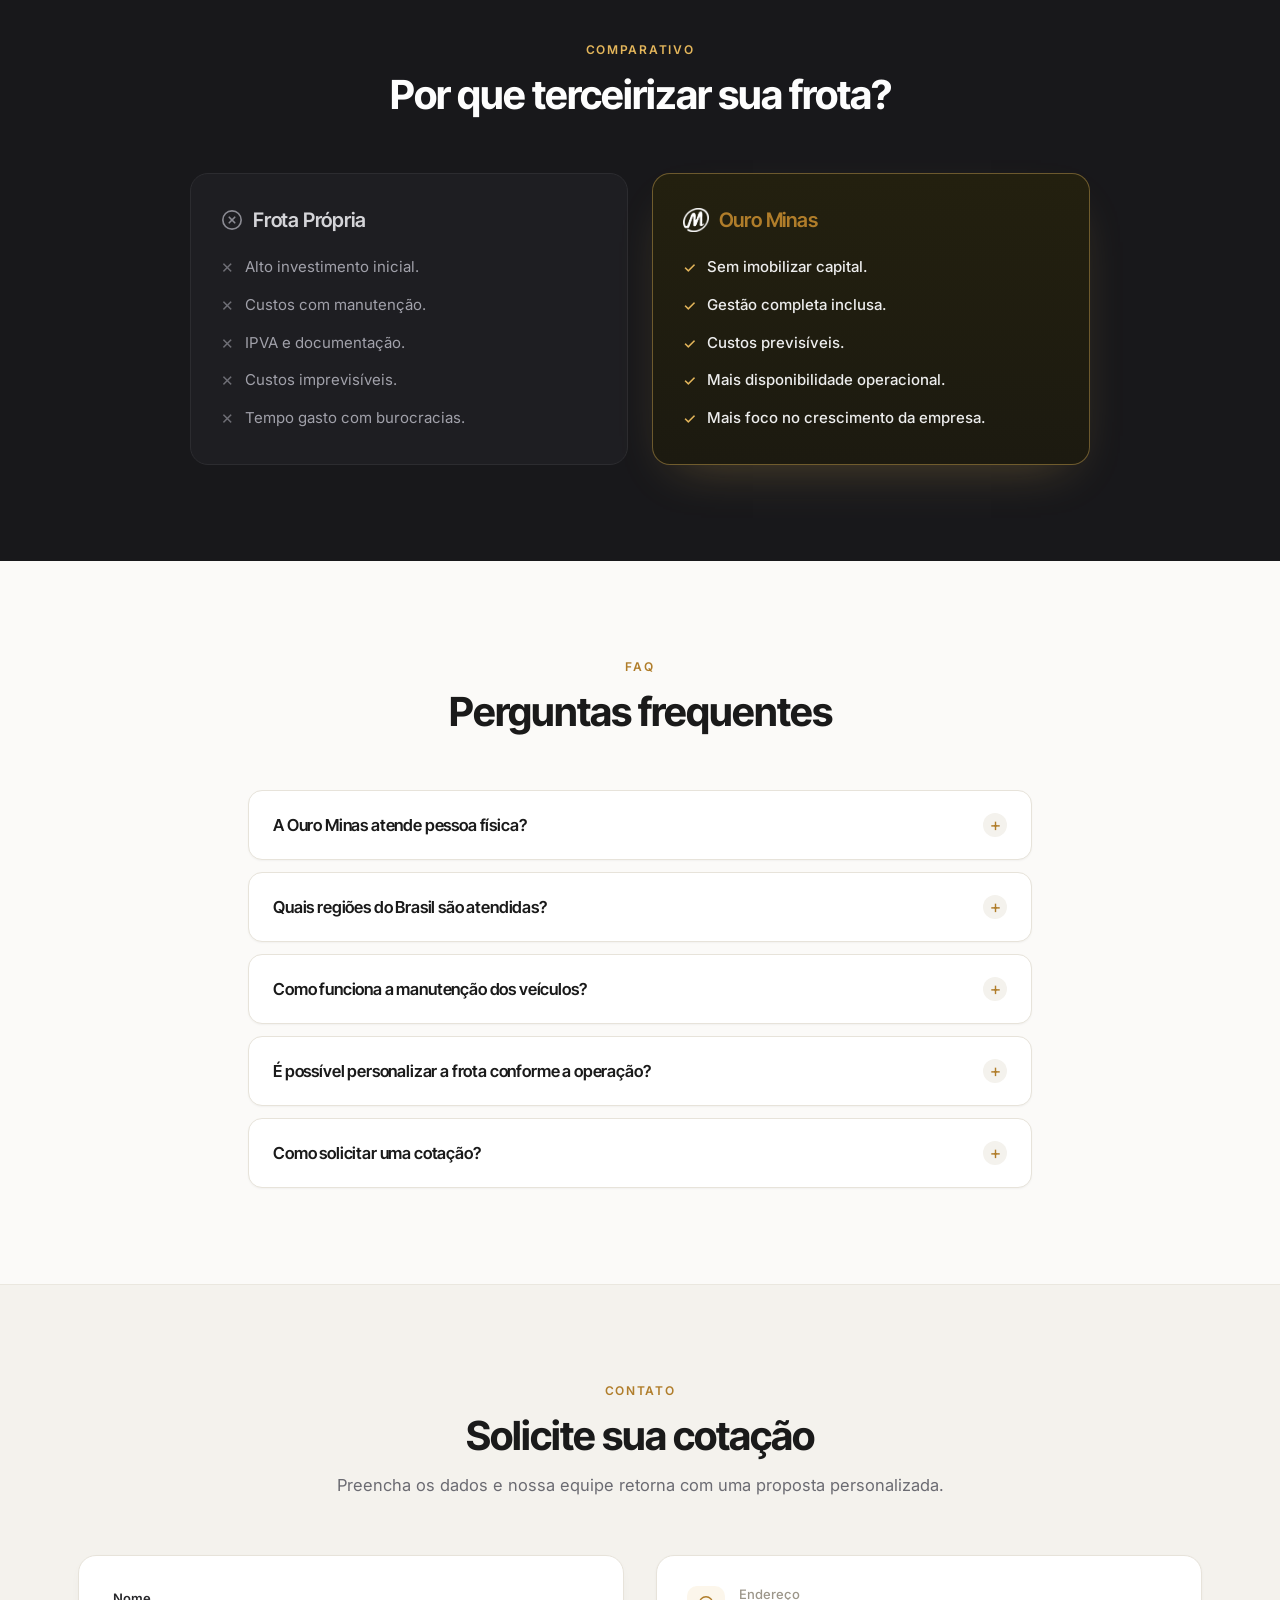
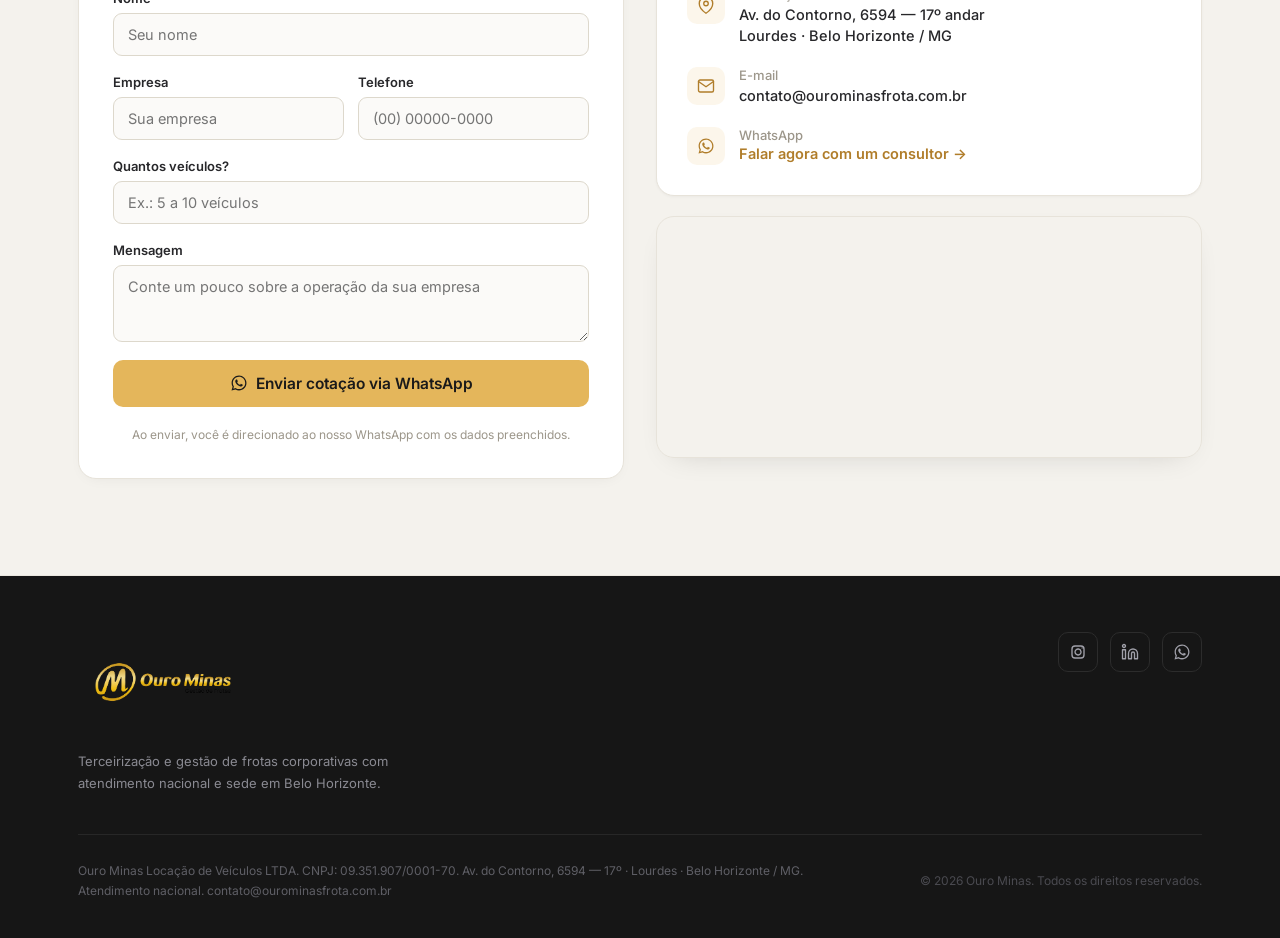
==== commit 0fd159a3: "updates hero e resposividade" ====
--- a/index.html
+++ b/index.html
@@ -39,12 +39,14 @@
   </header>
 
   <div id="hero">
-    <div class="hero-with-strip">
       <!-- HERO -->
       <section class="hero">
         <div class="hero-img-box">
-          <img src="assets/Chave Mão.JPG" alt="Frota Ouro Minas" class="hero-img"
-            onerror="this.style.display='none';this.nextElementSibling.style.display='flex'">
+          <picture>
+            <source media="(min-width: 769px)" srcset="assets/CHAVE%20HORIZONTAL.jpg.jpeg">
+            <img src="assets/Chave Mão.JPG" alt="Frota Ouro Minas" class="hero-img"
+              onerror="this.style.display='none';this.nextElementSibling.style.display='flex'">
+          </picture>
           <div class="hero-placeholder"><span>[ imagem / vídeo institucional da frota ]</span></div>
         </div>
         <div class="hero-grid-bg"></div>
@@ -143,22 +145,20 @@
             </div>
           </div>
         </div>
+
+        <!-- FAIXA INSTITUCIONAL -->
+        <div class="hero-strip">
+          <div class="strip-inner">
+            <svg viewBox="0 0 24 24" fill="none" stroke="currentColor" stroke-width="1.8" stroke-linecap="round"
+              stroke-linejoin="round" class="strip-icon">
+              <path d="M21 10c0 7-9 13-9 13s-9-6-9-13a9 9 0 0 1 18 0z" />
+              <path d="M12 13a3 3 0 1 0 0-6 3 3 0 0 0 0 6z" />
+            </svg>
+            <p>Atendemos empresas em <span class="text-gold">todo o Brasil</span> com soluções completas em gestão de
+              frotas e locação de veículos corporativos.</p>
+          </div>
+        </div>
       </section>
-
-      <!-- FAIXA INSTITUCIONAL -->
-      <section class="strip-dark">
-        <div class="strip-inner">
-          <svg viewBox="0 0 24 24" fill="none" stroke="currentColor" stroke-width="1.8" stroke-linecap="round"
-            stroke-linejoin="round" class="strip-icon">
-            <path d="M21 10c0 7-9 13-9 13s-9-6-9-13a9 9 0 0 1 18 0z" />
-            <path d="M12 13a3 3 0 1 0 0-6 3 3 0 0 0 0 6z" />
-          </svg>
-          <p>Atendemos empresas em <span class="text-gold">todo o Brasil</span> com soluções completas em gestão de
-            frotas
-            e locação de veículos corporativos.</p>
-        </div>
-      </section>
-    </div><!-- /.hero-with-strip -->
   </div>
 
   <!-- DIFERENCIAIS -->
--- a/style.css
+++ b/style.css
@@ -404,7 +404,9 @@
   position: relative;
   overflow: hidden;
   display: flex;
-  align-items: center;
+  flex-direction: column;
+  min-height: calc(100vh - 68px);
+  min-height: calc(100dvh - 68px);
 }
 
 .hero-grid-bg {
@@ -422,8 +424,8 @@
   inset: 0;
   z-index: 2;
   background:
-    linear-gradient(90deg, #18181B 0%, #18181BE6 22%, #18181BB3 42%, #18181B80 62%, #18181B33 82%, transparent 100%),
-    linear-gradient(180deg, #18181B4D 0%, transparent 30%, transparent 70%, #18181B66 100%);
+    linear-gradient(90deg, #18181BE6 0%, #18181BB3 22%, #18181B80 42%, #18181B4D 62%, #18181B1A 82%, transparent 100%),
+    linear-gradient(180deg, #18181B33 0%, transparent 25%, transparent 75%, #18181B4D 100%);
   pointer-events: none;
 }
 
@@ -456,10 +458,11 @@
 .hero-inner {
   position: relative;
   z-index: 4;
+  flex: 1 1 auto;
   max-width: var(--max-w);
   width: 100%;
   margin: 0 auto;
-  padding: 96px var(--px) 88px;
+  padding: 96px var(--px) 56px;
   display: flex;
   align-items: center;
   justify-content: space-between;
@@ -845,6 +848,12 @@
   justify-content: center;
 }
 
+.hero-img-box picture {
+  display: block;
+  width: 100%;
+  height: 100%;
+}
+
 .hero-img {
   width: 100%;
   height: 100%;
@@ -883,34 +892,39 @@
   background: #ffffffcc;
 }
 
-/* ── STRIP ── */
-.strip-dark {
-  background: var(--dark);
+/* ── FAIXA INSTITUCIONAL (single-line strip inside the hero) ── */
+.hero-strip {
+  position: relative;
+  z-index: 4;
+  flex: 0 0 auto;
+  background: rgba(24, 24, 27, .82);
+  border-top: 1px solid rgba(255, 255, 255, .08);
+  -webkit-backdrop-filter: blur(12px);
+  backdrop-filter: blur(12px);
 }
 
 .strip-inner {
   max-width: var(--max-w);
   margin: 0 auto;
-  padding: 30px var(--px);
+  padding: 13px var(--px);
   display: flex;
   align-items: center;
   justify-content: center;
-  gap: 16px;
-  flex-wrap: wrap;
+  gap: 10px;
   text-align: center;
 }
 
 .strip-inner p {
-  font-size: 17px;
+  font-size: 14px;
   color: #EDEDED;
   font-weight: 500;
-  line-height: 1.5;
+  line-height: 1.4;
   max-width: 820px;
 }
 
 .strip-icon {
-  width: 20px;
-  height: 20px;
+  width: 17px;
+  height: 17px;
   color: var(--gold);
   flex-shrink: 0;
 }
@@ -1226,21 +1240,6 @@
   display: none;
 }
 
-/* ── HERO WITH STRIP fullscreen ── */
-.hero-with-strip {
-  display: flex;
-  flex-direction: column;
-}
-
-.hero-with-strip .hero {
-  /* min-height (a floor), not flex:1 filling a fixed-height parent — a flex
-     item with overflow:hidden ignores its content's automatic min size, so
-     content taller than the viewport (e.g. the stacked mobile hero-side
-     cards) was getting clipped instead of growing the section. */
-  min-height: calc(100vh - 68px);
-  min-height: calc(100dvh - 68px);
-}
-
 /* ── STEPS ── */
 .step-num {
   font-family: 'Inter Tight', sans-serif;
@@ -1908,10 +1907,18 @@
     width: 100%;
   }
 
+  .hero-stats-card {
+    display: none;
+  }
+
+  .strip-inner p {
+    font-size: 12.5px;
+  }
+
   .hero-scrim {
     background:
-      linear-gradient(180deg, #18181B 0%, #18181BE6 30%, #18181BCC 55%, #18181B99 75%, #18181B4D 100%),
-      linear-gradient(90deg, #18181B4D 0%, transparent 25%, transparent 75%, #18181B4D 100%);
+      linear-gradient(180deg, #18181BE6 0%, #18181BB3 30%, #18181B80 55%, #18181B4D 75%, #18181B33 100%),
+      linear-gradient(90deg, #18181B33 0%, transparent 25%, transparent 75%, #18181B33 100%);
   }
 
   .grid-3 {
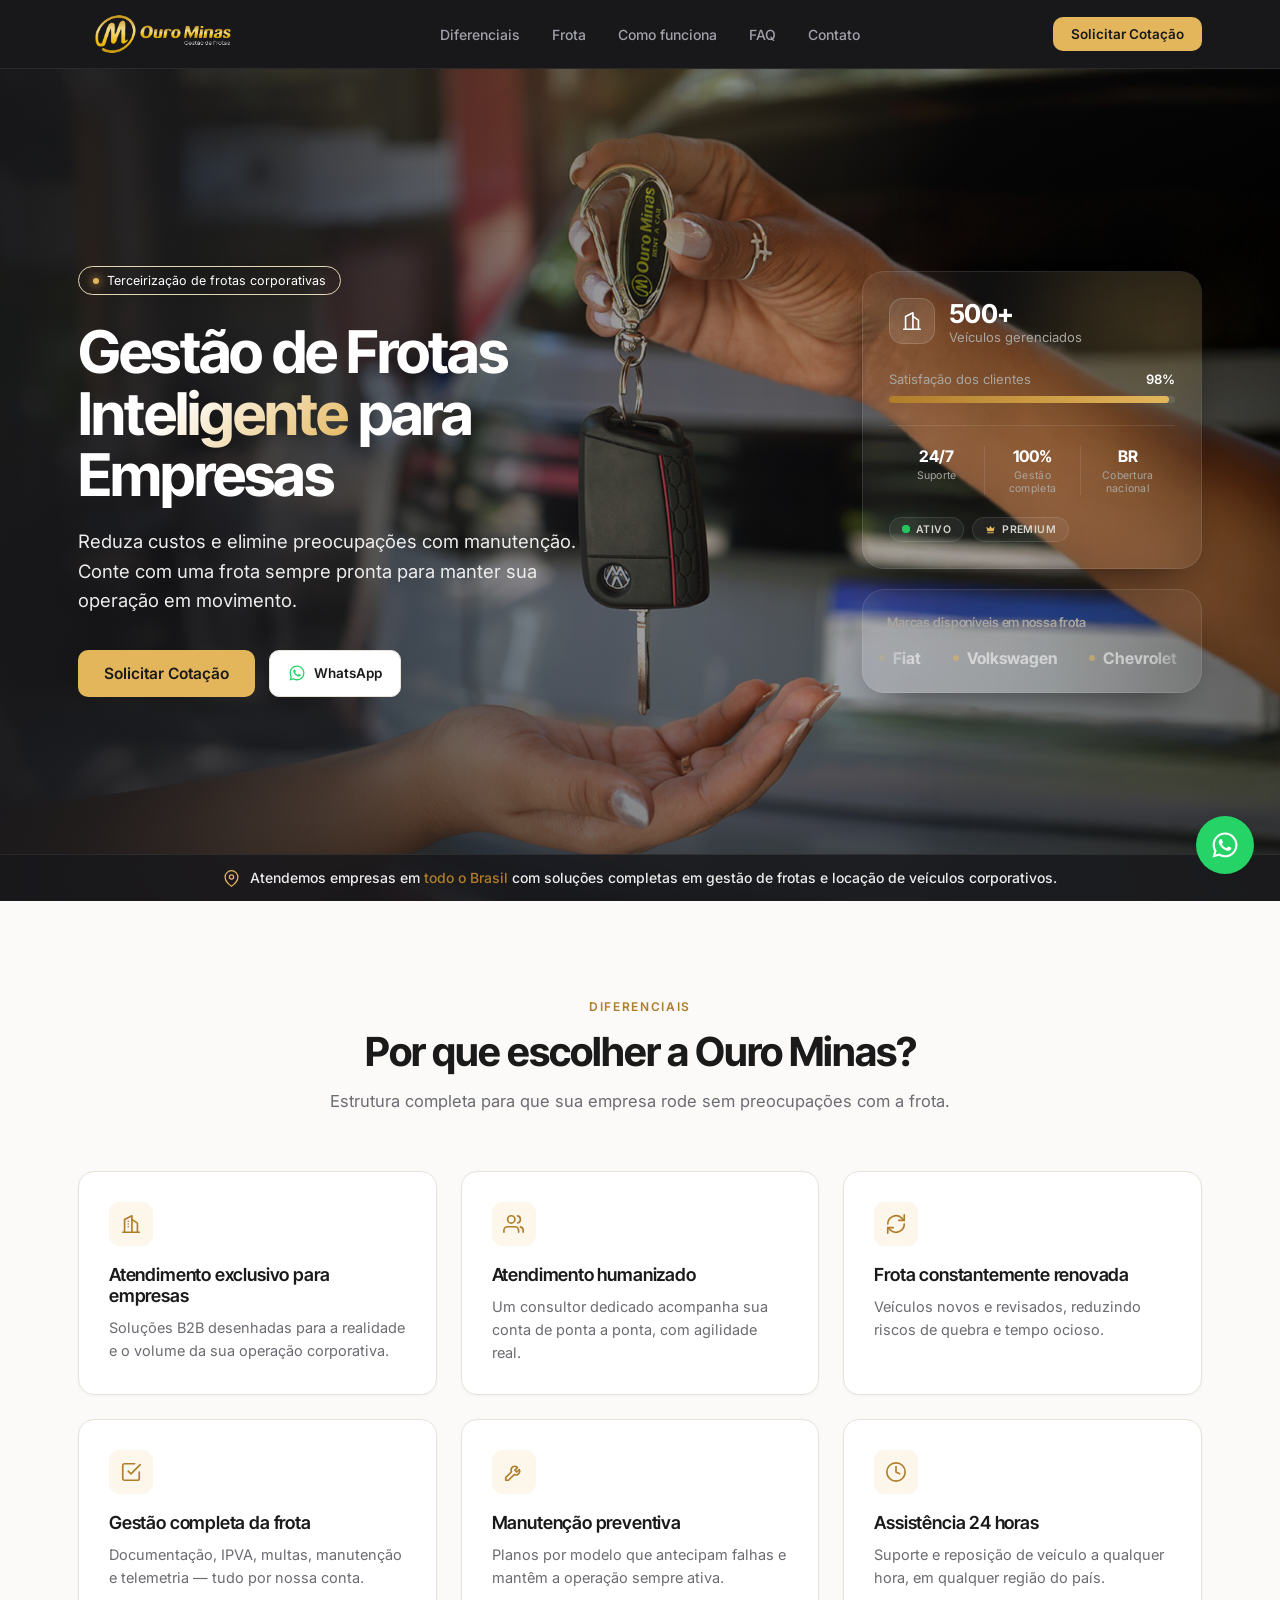
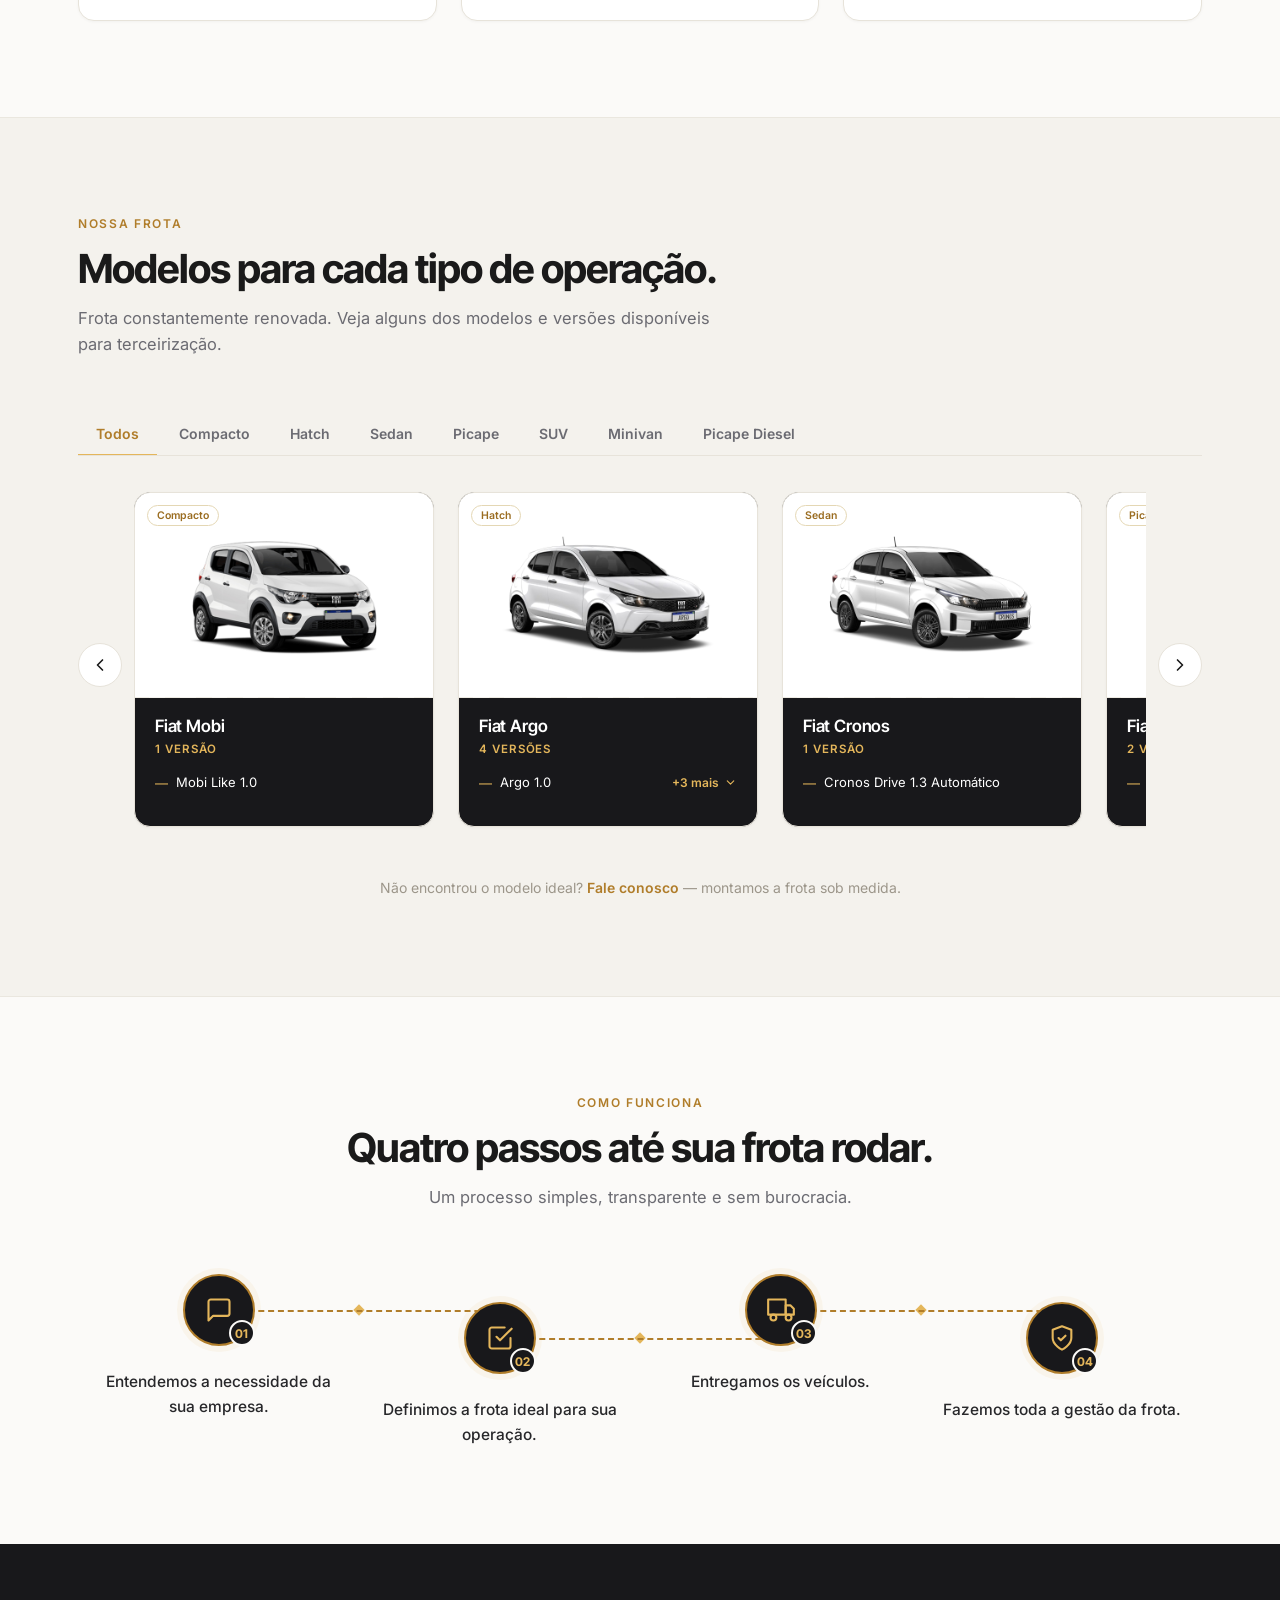
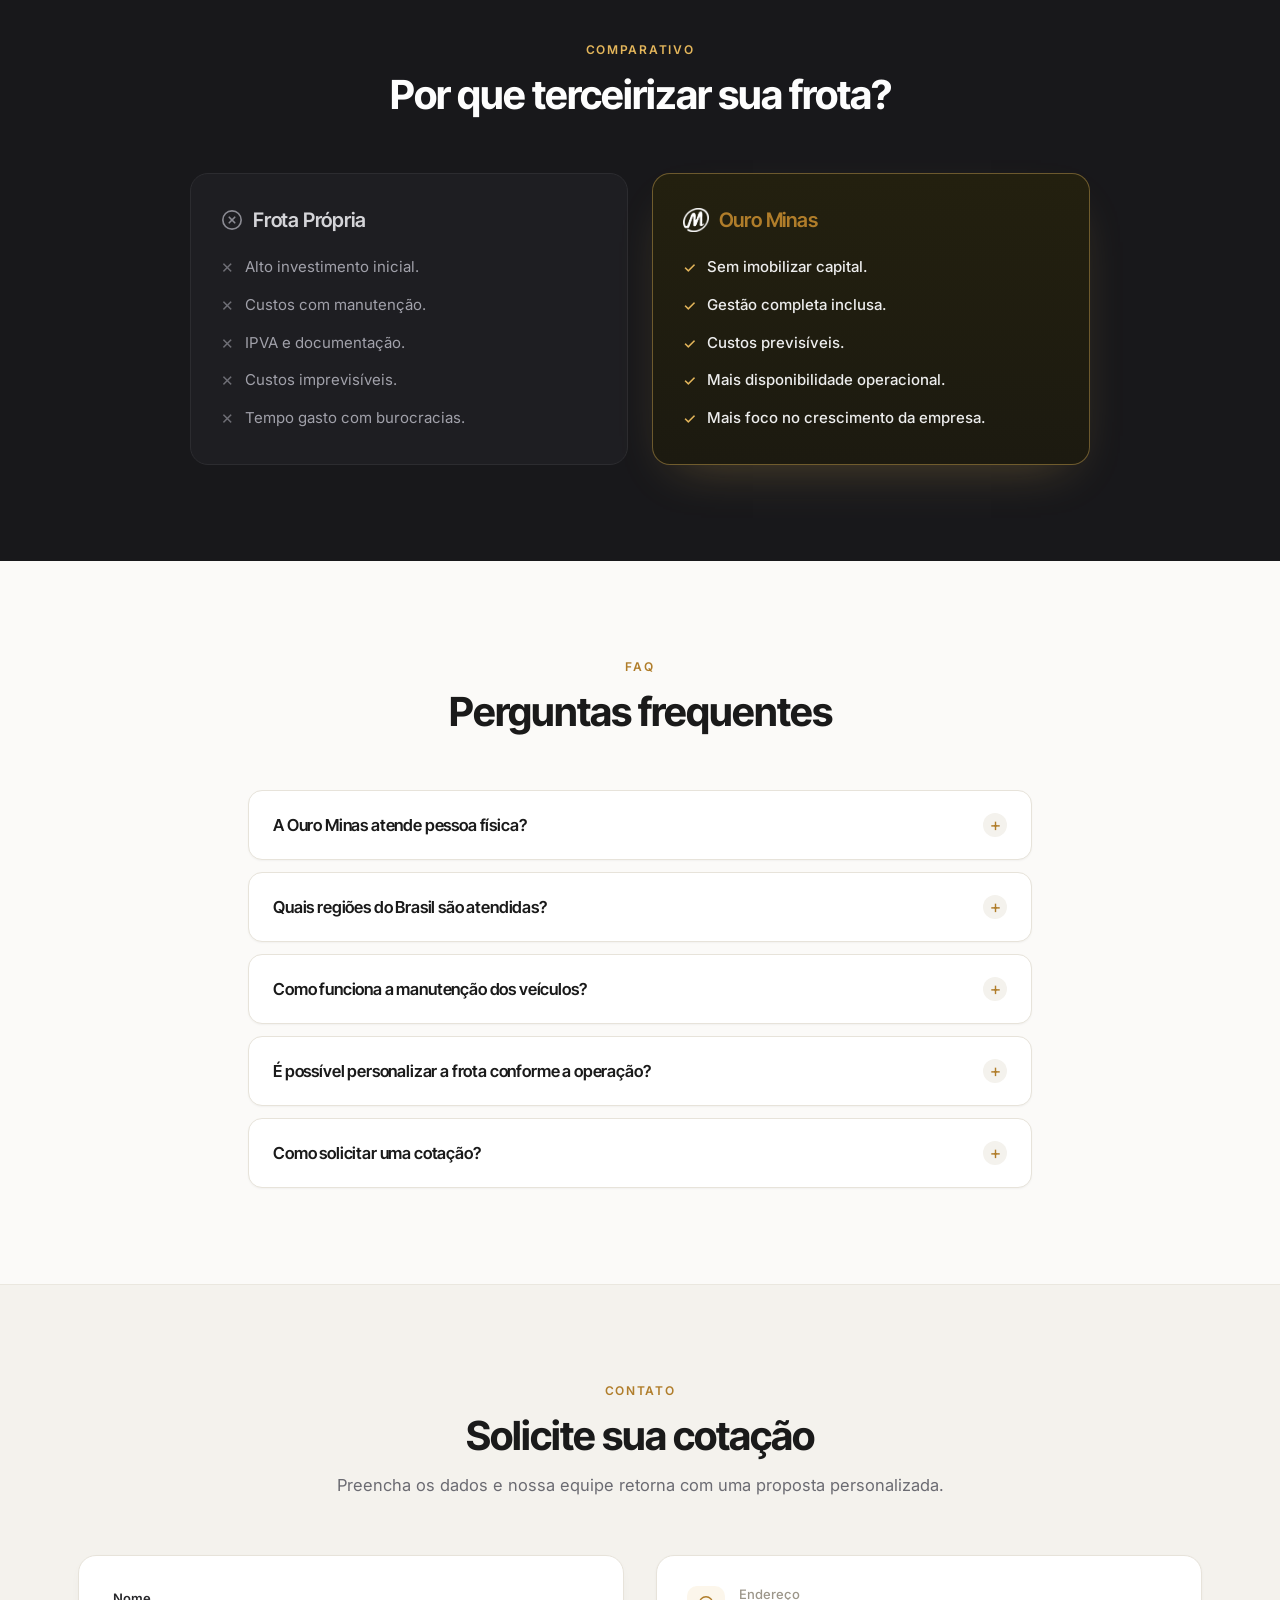
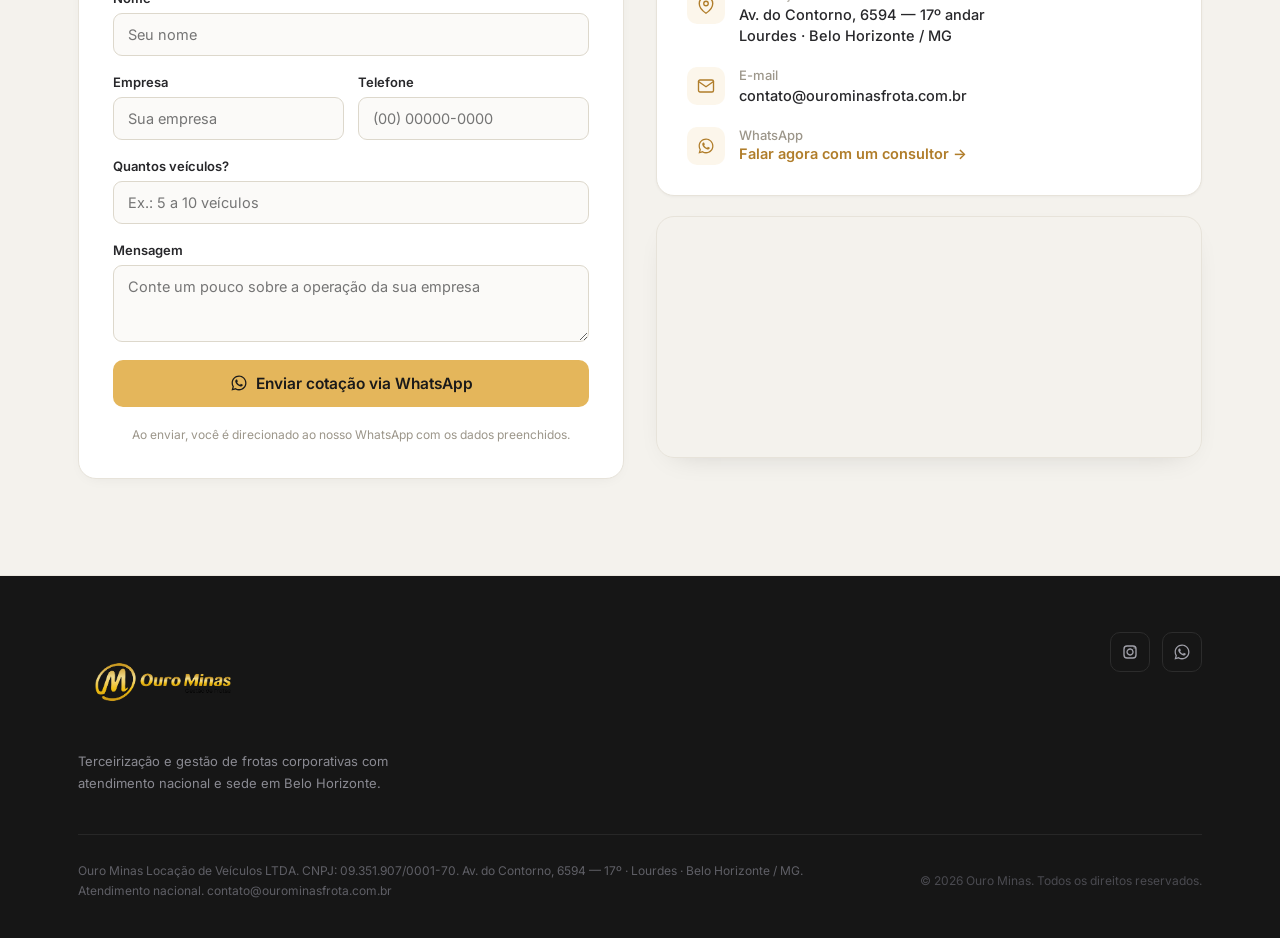
==== commit a697a00f: "changes carros" ====
--- a/index.html
+++ b/index.html
@@ -33,7 +33,7 @@
         <a href="#faq">FAQ</a>
         <a href="#contato">Contato</a>
       </div>
-      <a href="https://wa.me/5531000000000?text=Ol%C3%A1%21+Vim+do+site+e+gostaria+de+solicitar+uma+cota%C3%A7%C3%A3o+de+frota+corporativa+para+minha+empresa."
+      <a href="https://wa.me/553125716005?text=Ol%C3%A1%21+Vim+do+site+e+gostaria+de+solicitar+uma+cota%C3%A7%C3%A3o+de+frota+corporativa+para+minha+empresa."
         target="_blank" rel="noopener" class="btn btn-gold nav-cta">Solicitar Cotação</a>
     </nav>
   </header>
@@ -63,7 +63,7 @@
               para manter sua operação em movimento.</p>
             <div class="hero-actions">
               <a href="#contato" class="btn btn-gold btn-lg">Solicitar Cotação</a>
-              <a href="https://wa.me/5531000000000?text=Ol%C3%A1%21+Vim+do+site+e+gostaria+de+solicitar+uma+cota%C3%A7%C3%A3o."
+              <a href="https://wa.me/553125716005?text=Ol%C3%A1%21+Vim+do+site+e+gostaria+de+solicitar+uma+cota%C3%A7%C3%A3o."
                 target="_blank" rel="noopener" class="btn btn-outline btn-lg">
                 <svg viewBox="0 0 24 24" fill="currentColor" class="icon-wa">
                   <path
@@ -280,7 +280,7 @@
         </button>
       </div>
       <p class="fleet-note">Não encontrou o modelo ideal? <a
-          href="https://wa.me/5531000000000?text=Ol%C3%A1%21+Gostaria+de+mais+informa%C3%A7%C3%B5es+sobre+a+frota."
+          href="https://wa.me/553125716005?text=Ol%C3%A1%21+Gostaria+de+mais+informa%C3%A7%C3%B5es+sobre+a+frota."
           target="_blank" rel="noopener">Fale conosco</a> — montamos a frota sob medida.</p>
     </div>
   </section>
@@ -491,7 +491,7 @@
               </div>
               <div>
                 <div class="info-label">WhatsApp</div>
-                <a href="https://wa.me/5531000000000?text=Ol%C3%A1%21+Vim+do+site+e+gostaria+de+falar+com+um+consultor."
+                <a href="https://wa.me/553125716005?text=Ol%C3%A1%21+Vim+do+site+e+gostaria+de+falar+com+um+consultor."
                   target="_blank" rel="noopener" class="info-link">Falar agora com um consultor →</a>
               </div>
             </div>
@@ -516,7 +516,7 @@
           <p>Terceirização e gestão de frotas corporativas com atendimento nacional e sede em Belo Horizonte.</p>
         </div>
         <div class="footer-social">
-          <a href="#" aria-label="Instagram" class="social-btn">
+          <a href="https://www.instagram.com/ourominasfrotas/" target="_blank" rel="noopener" aria-label="Instagram" class="social-btn">
             <svg viewBox="0 0 24 24" fill="none" stroke="currentColor" stroke-width="1.8" stroke-linecap="round"
               stroke-linejoin="round">
               <path d="M16 4H8a4 4 0 0 0-4 4v8a4 4 0 0 0 4 4h8a4 4 0 0 0 4-4V8a4 4 0 0 0-4-4z" />
@@ -524,15 +524,7 @@
               <path d="M17.5 6.5v.01" />
             </svg>
           </a>
-          <a href="#" aria-label="LinkedIn" class="social-btn">
-            <svg viewBox="0 0 24 24" fill="none" stroke="currentColor" stroke-width="1.8" stroke-linecap="round"
-              stroke-linejoin="round">
-              <path d="M16 8a6 6 0 0 1 6 6v7h-4v-7a2 2 0 0 0-4 0v7h-4v-7a6 6 0 0 1 6-6z" />
-              <path d="M6 9H2v12h4z" />
-              <path d="M4 6a2 2 0 1 0 0-4 2 2 0 0 0 0 4z" />
-            </svg>
-          </a>
-          <a href="https://wa.me/5531000000000" target="_blank" rel="noopener" aria-label="WhatsApp"
+          <a href="https://wa.me/553125716005" target="_blank" rel="noopener" aria-label="WhatsApp"
             class="social-btn social-wa">
             <svg viewBox="0 0 24 24" fill="currentColor">
               <path
@@ -550,7 +542,7 @@
   </footer>
 
   <!-- BOTÃO FLUTUANTE WHATSAPP -->
-  <a href="https://wa.me/5531000000000?text=Ol%C3%A1%21+Vim+do+site+e+gostaria+de+solicitar+uma+cota%C3%A7%C3%A3o."
+  <a href="https://wa.me/553125716005?text=Ol%C3%A1%21+Vim+do+site+e+gostaria+de+solicitar+uma+cota%C3%A7%C3%A3o."
     target="_blank" rel="noopener" aria-label="Falar no WhatsApp" class="fab-wa">
     <svg viewBox="0 0 24 24" fill="currentColor">
       <path
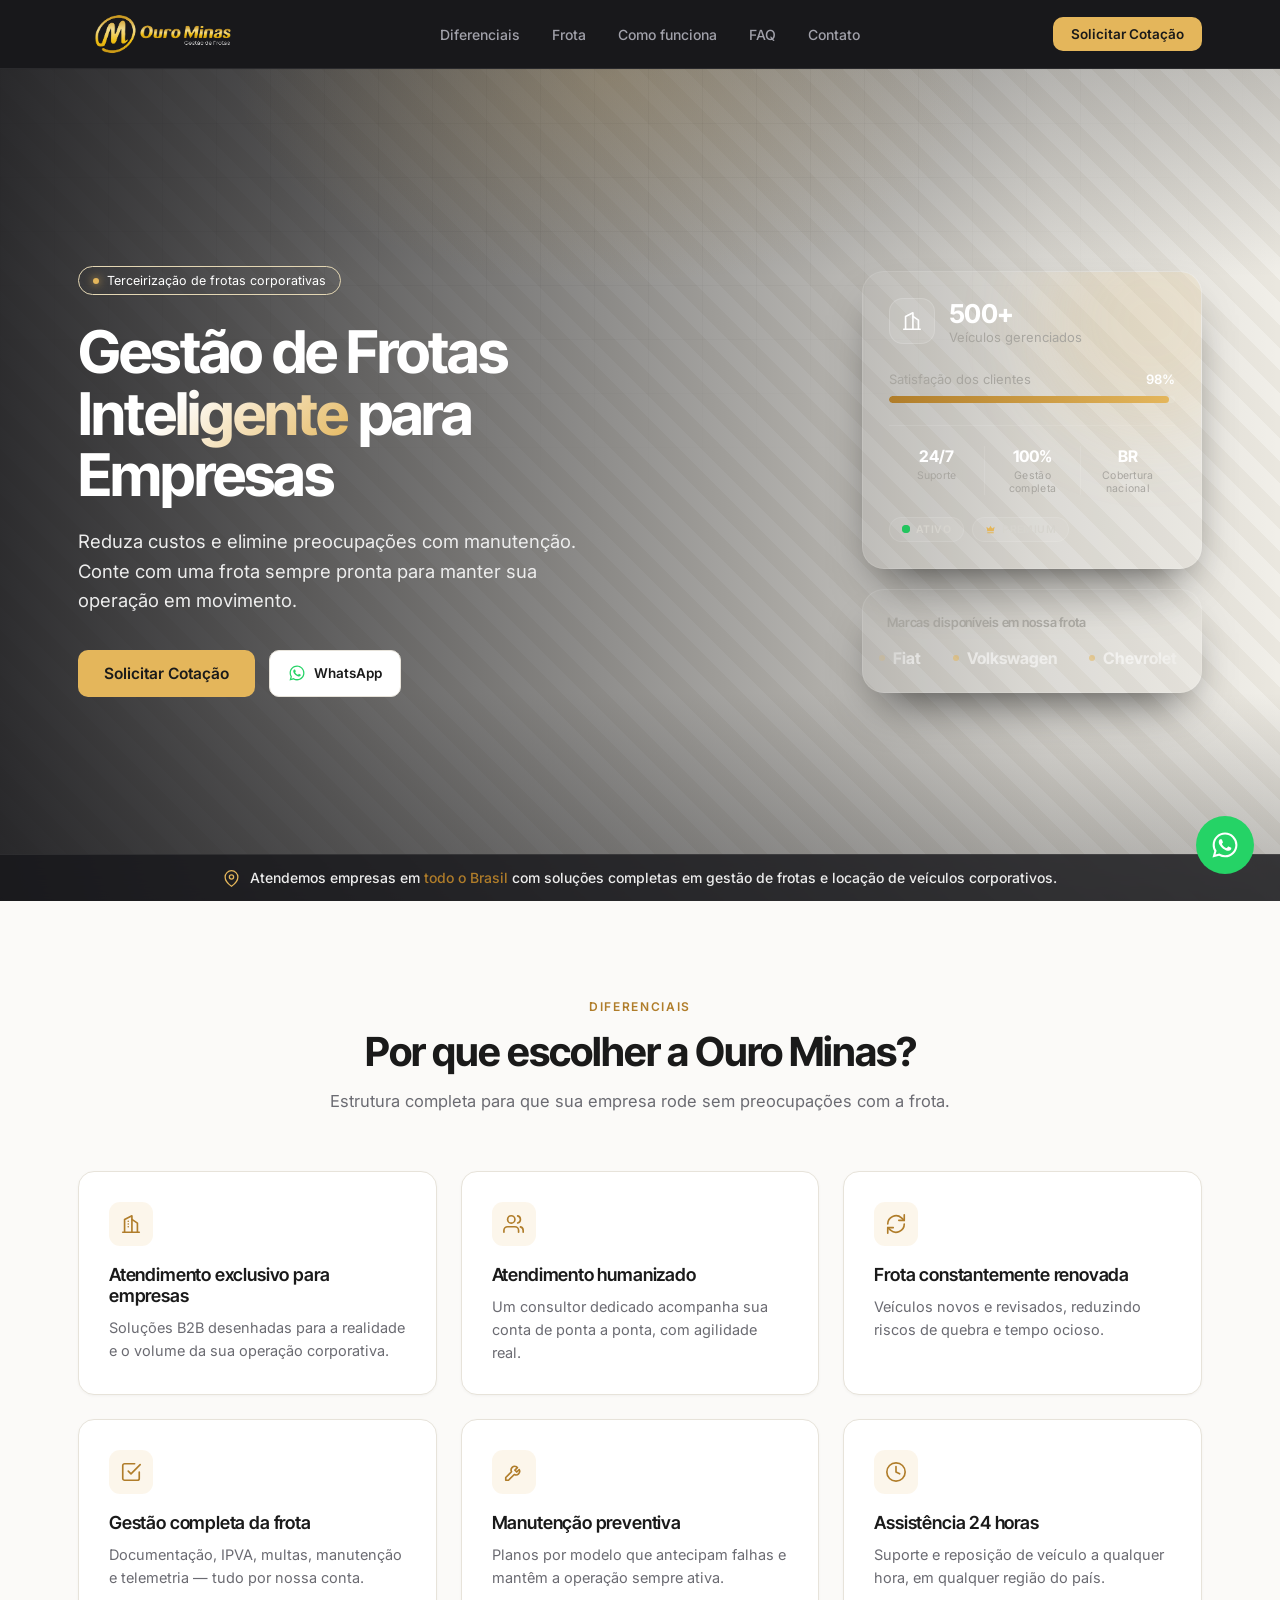
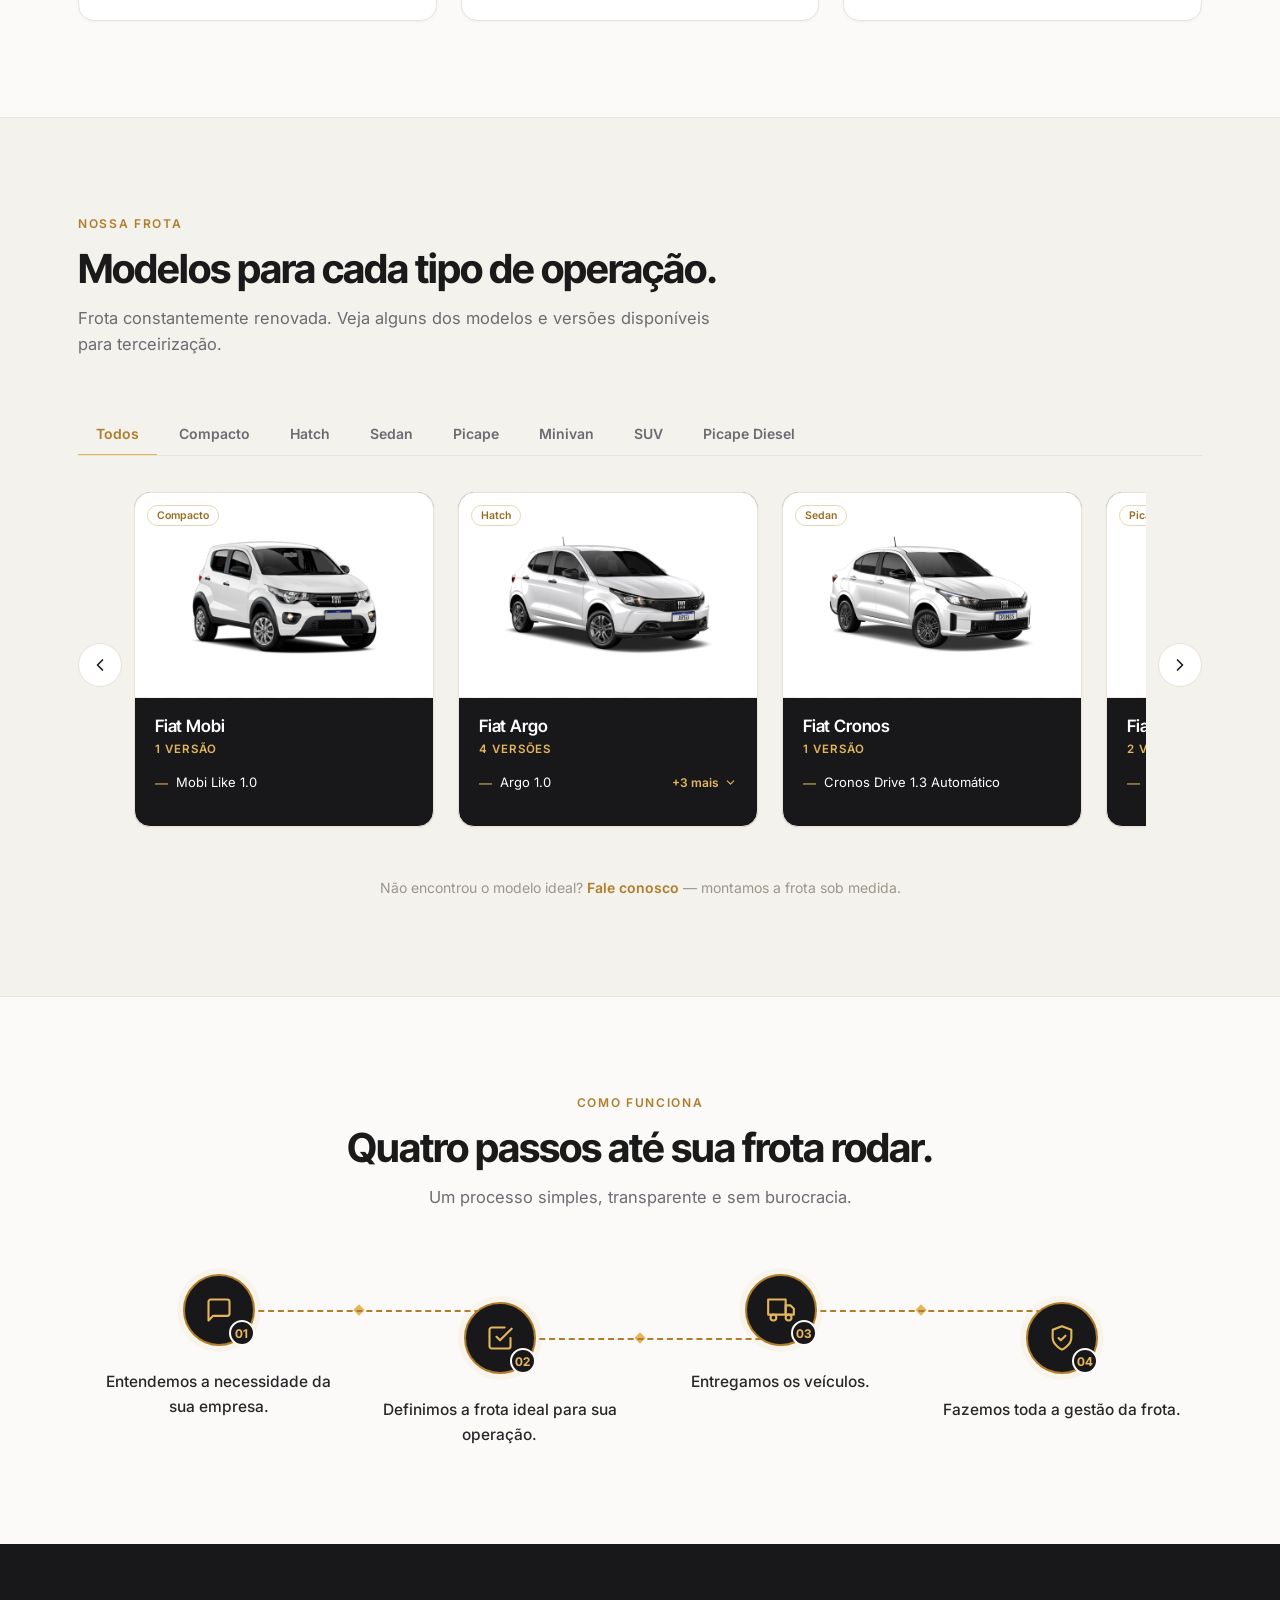
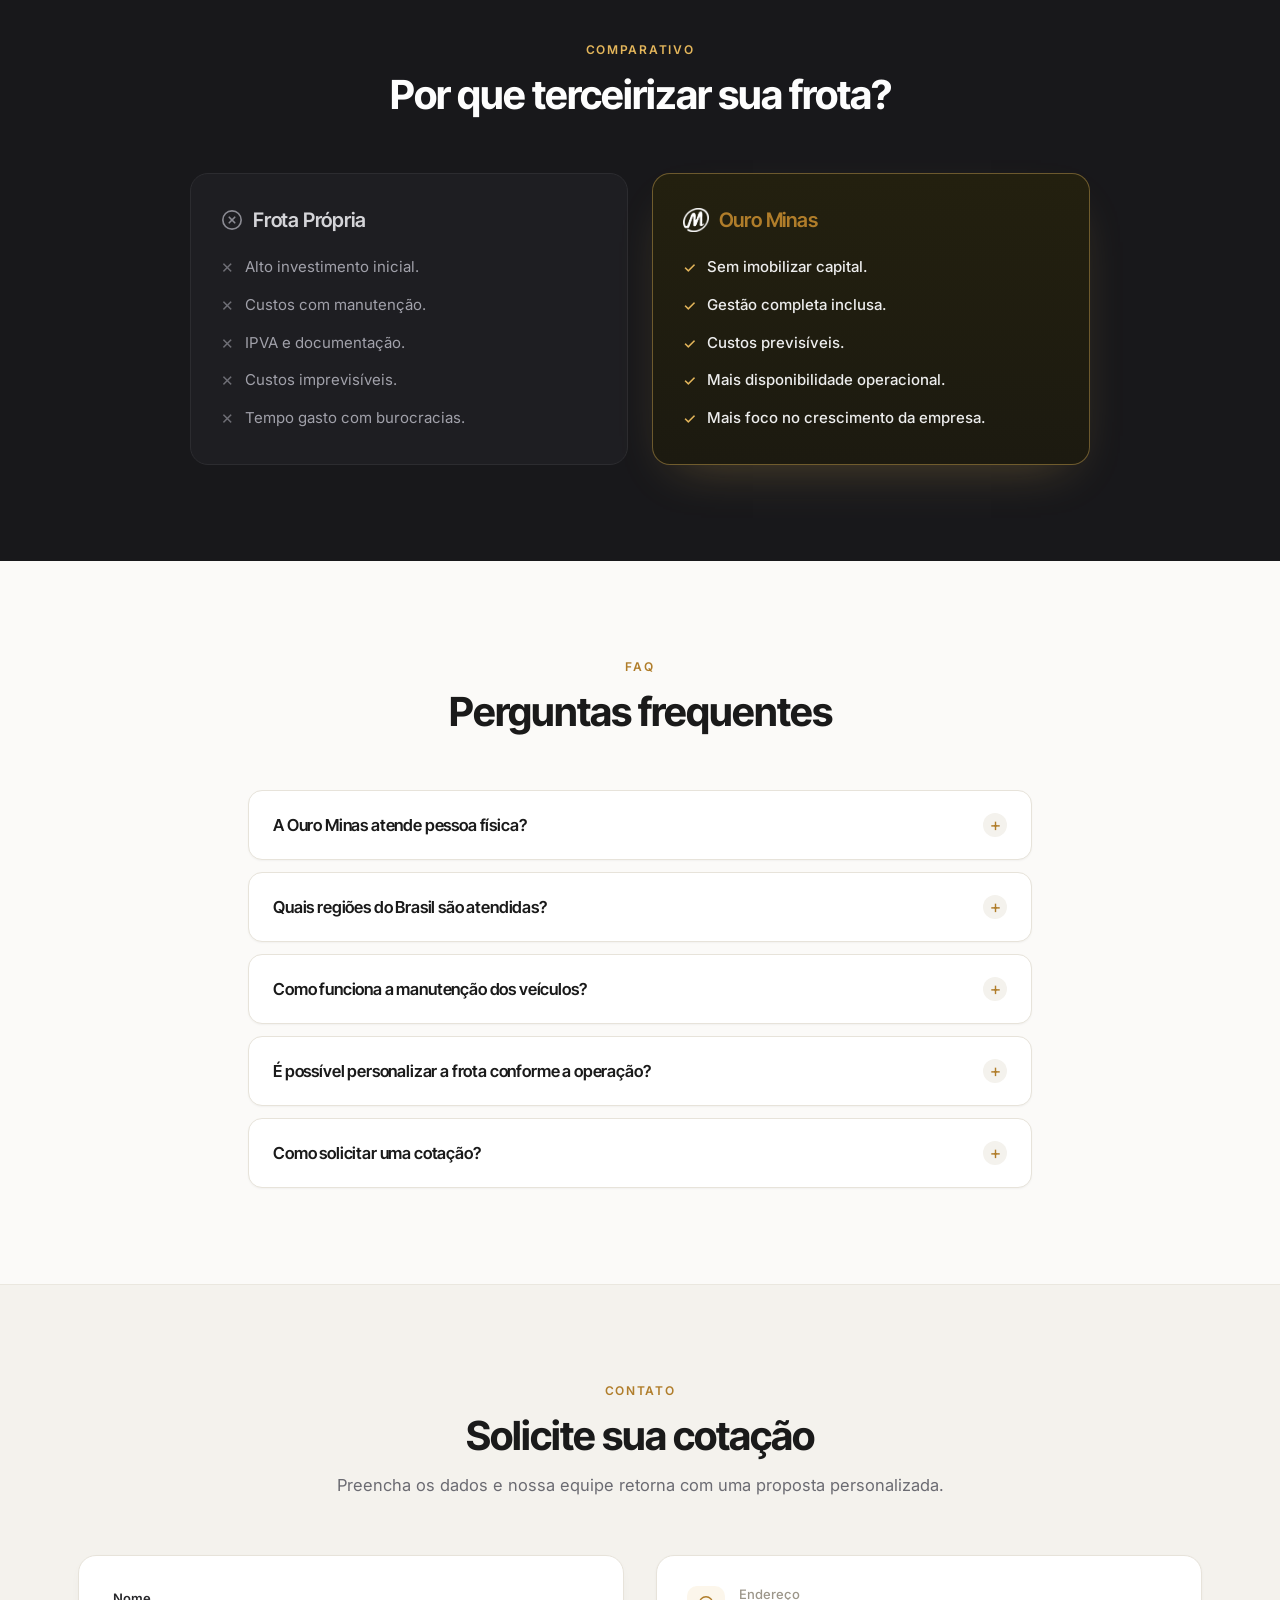
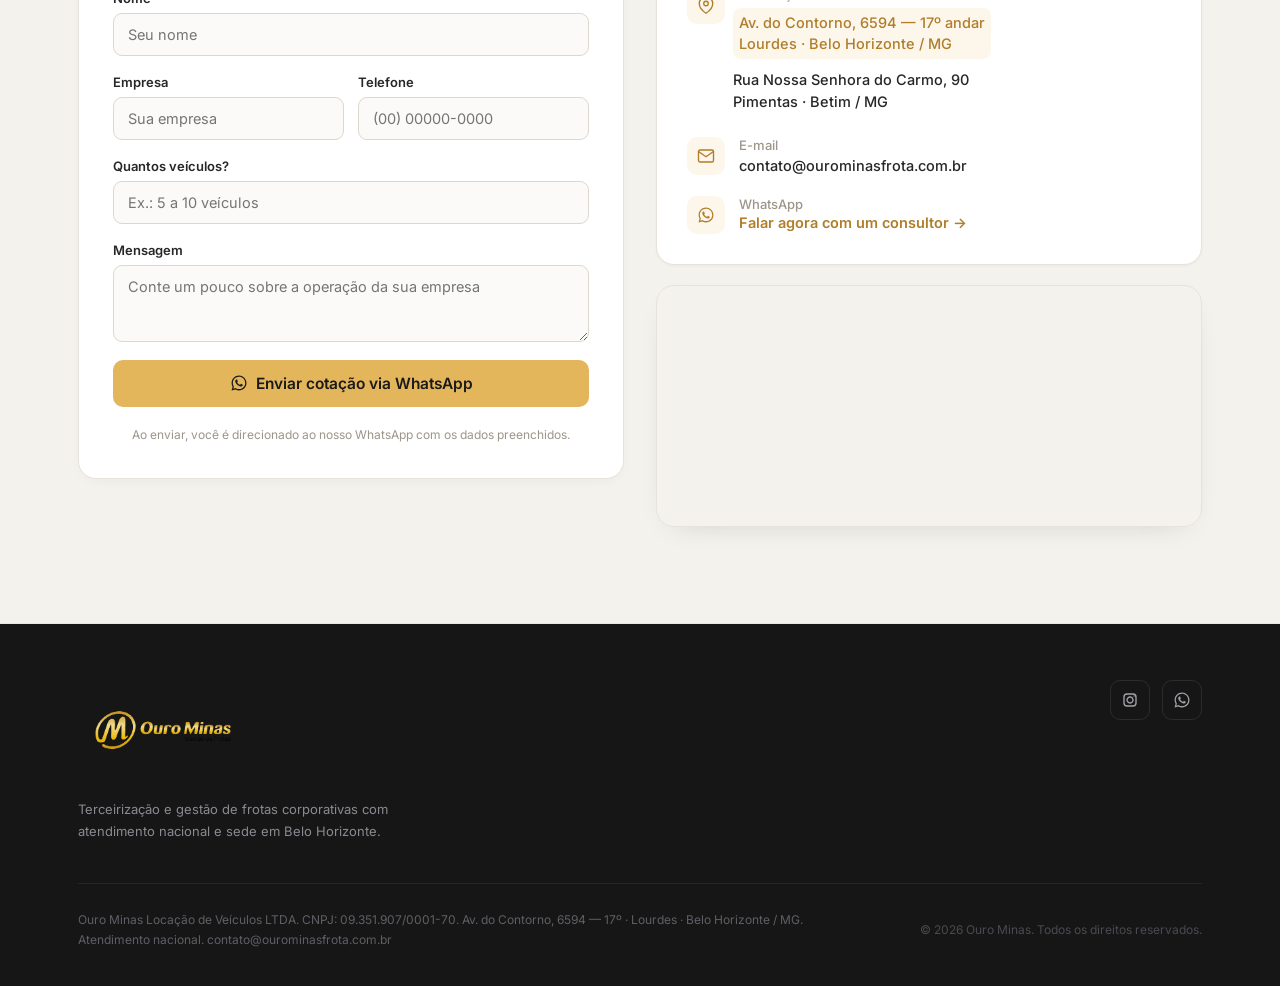
==== commit 3fa497e5: "update endereço" ====
--- a/index.html
+++ b/index.html
@@ -464,9 +464,16 @@
                   <path d="M12 13a3 3 0 1 0 0-6 3 3 0 0 0 0 6z" />
                 </svg>
               </div>
-              <div>
+              <div class="address-list">
                 <div class="info-label">Endereço</div>
-                <div class="info-value">Av. do Contorno, 6594 — 17º andar<br>Lourdes · Belo Horizonte / MG</div>
+                <button type="button" class="address-item is-active"
+                  data-map="Av.+do+Contorno,+6594+-+Lourdes,+Belo+Horizonte+-+MG">
+                  Av. do Contorno, 6594 — 17º andar<br>Lourdes · Belo Horizonte / MG
+                </button>
+                <button type="button" class="address-item"
+                  data-map="Rua+Nossa+Senhora+Do+Carmo,+90+-+Pimentas,+Betim+-+MG">
+                  Rua Nossa Senhora do Carmo, 90<br>Pimentas · Betim / MG
+                </button>
               </div>
             </div>
             <div class="info-row">
@@ -497,7 +504,7 @@
             </div>
           </div>
           <div class="map-wrap">
-            <iframe title="Mapa Ouro Minas"
+            <iframe id="mapFrame" title="Mapa Ouro Minas"
               src="https://www.google.com/maps?q=Av.+do+Contorno,+6594+-+Lourdes,+Belo+Horizonte+-+MG&output=embed"
               loading="lazy" referrerpolicy="no-referrer-when-downgrade">
             </iframe>
--- a/style.css
+++ b/style.css
@@ -1657,6 +1657,39 @@
   text-decoration: underline;
 }
 
+.address-list {
+  display: flex;
+  flex-direction: column;
+  gap: 4px;
+}
+
+.address-item {
+  font: inherit;
+  font-size: 14.5px;
+  font-weight: 500;
+  line-height: 1.5;
+  color: #27272A;
+  background: none;
+  border: none;
+  border-radius: 8px;
+  padding: 4px 6px 4px 0;
+  margin: 2px -6px 0 -6px;
+  text-align: left;
+  cursor: pointer;
+  transition: color .15s ease, background-color .15s ease;
+}
+
+.address-item:hover {
+  color: var(--gold-dark);
+}
+
+.address-item.is-active {
+  color: var(--gold-dark);
+  background: #E4B65B1f;
+  padding-left: 6px;
+  margin-left: -6px;
+}
+
 .map-wrap {
   border-radius: 18px;
   overflow: hidden;
